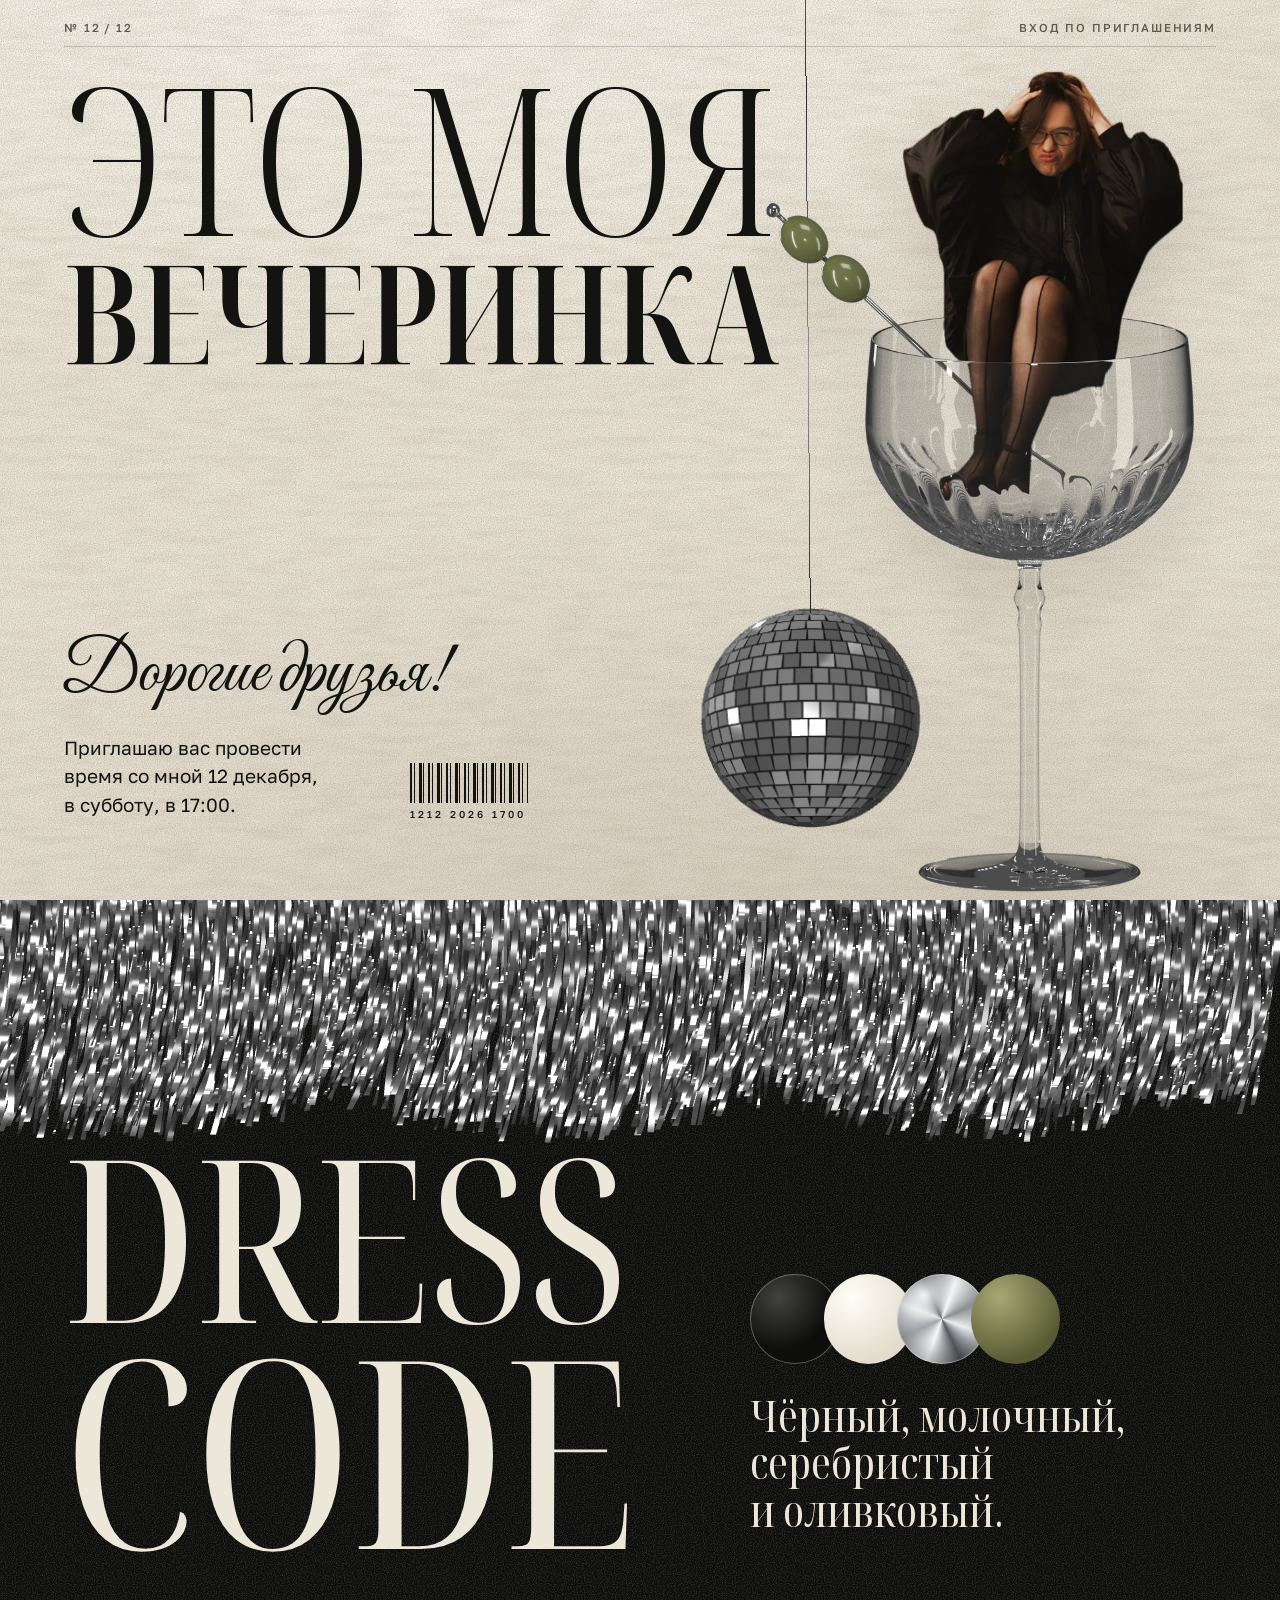
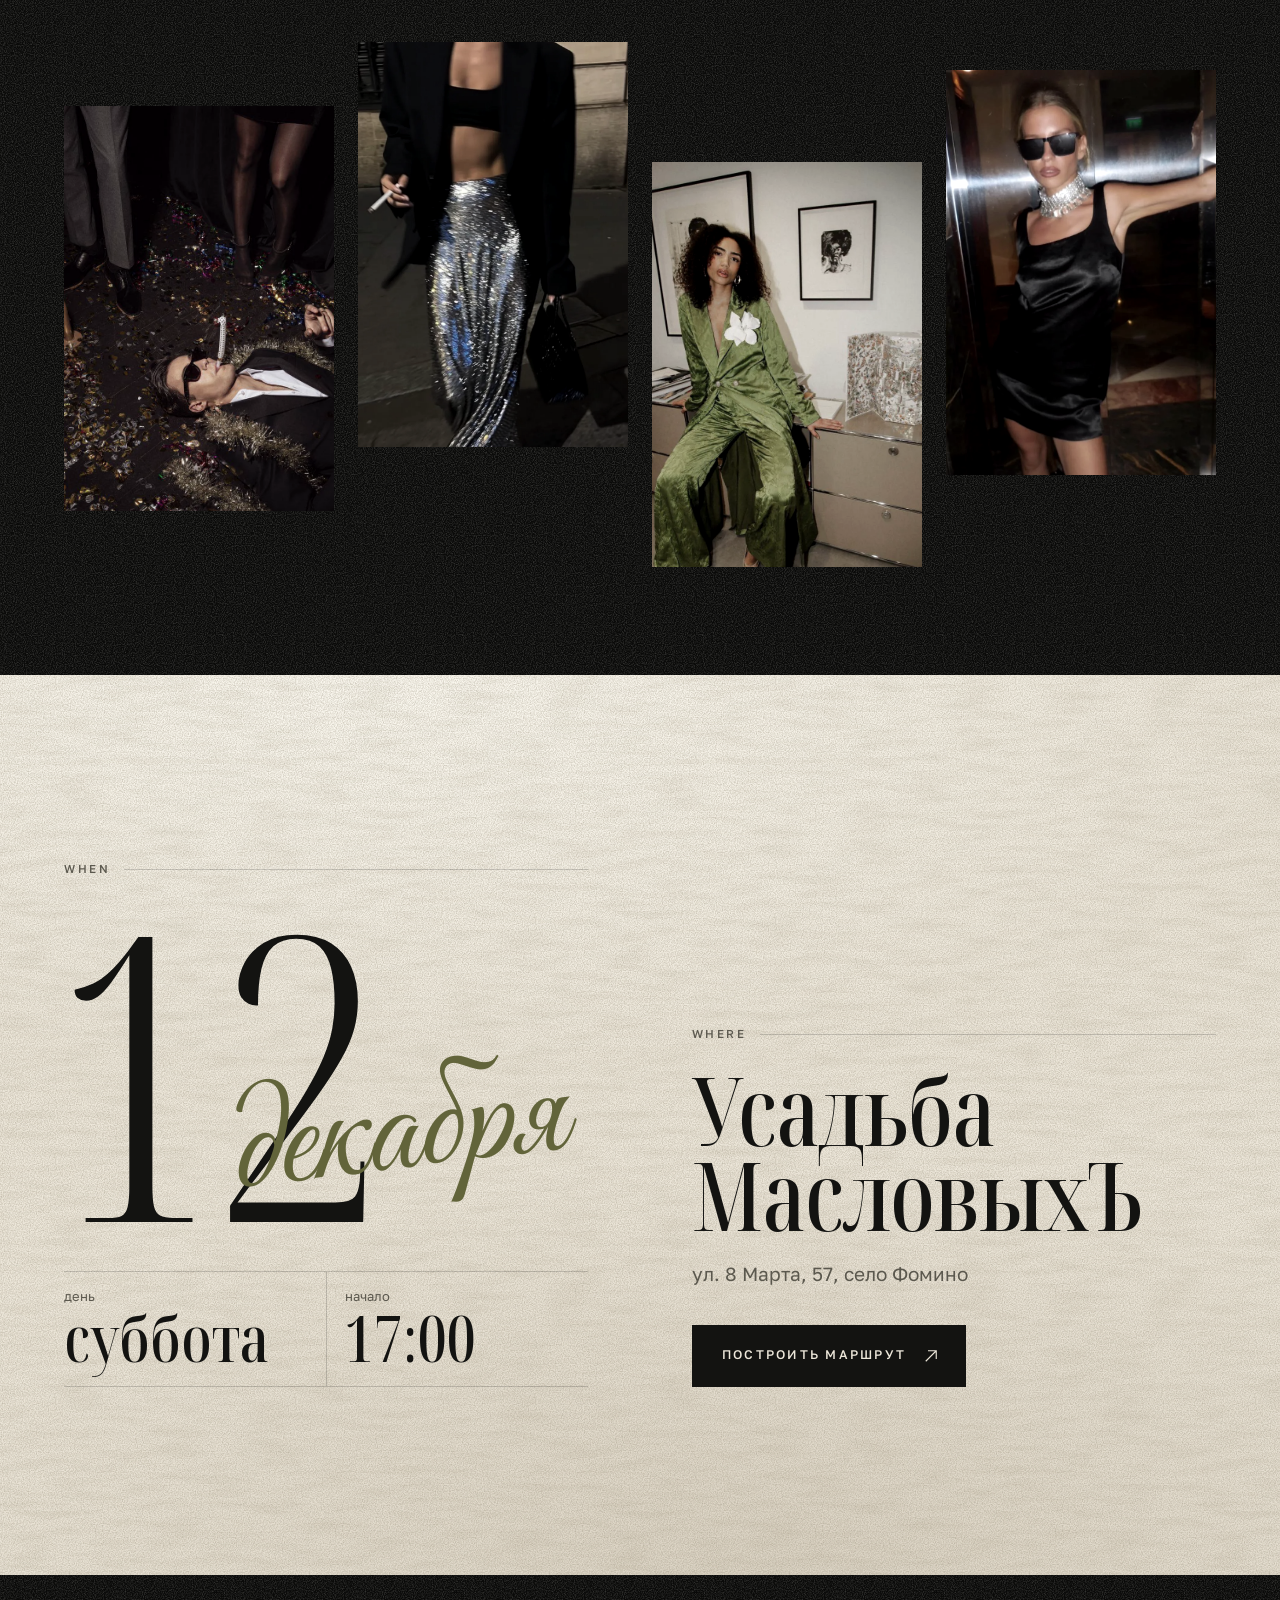
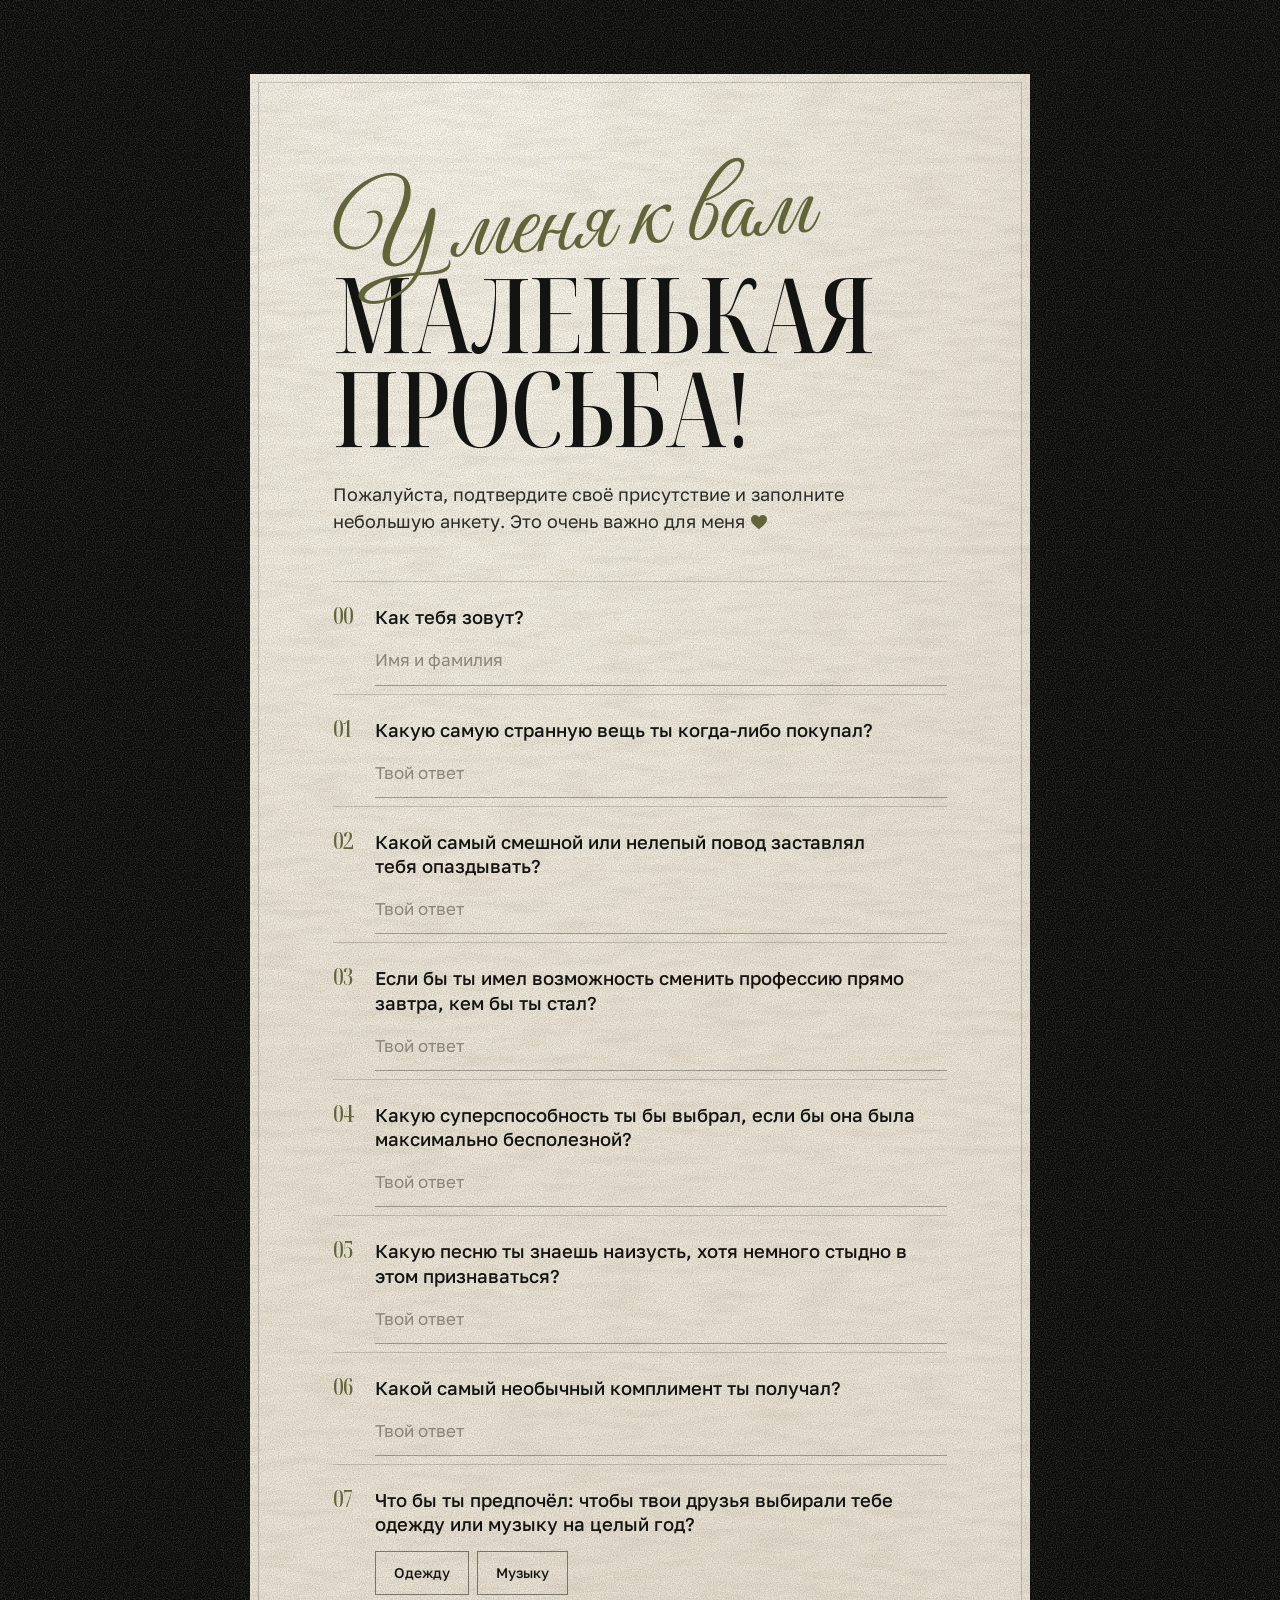
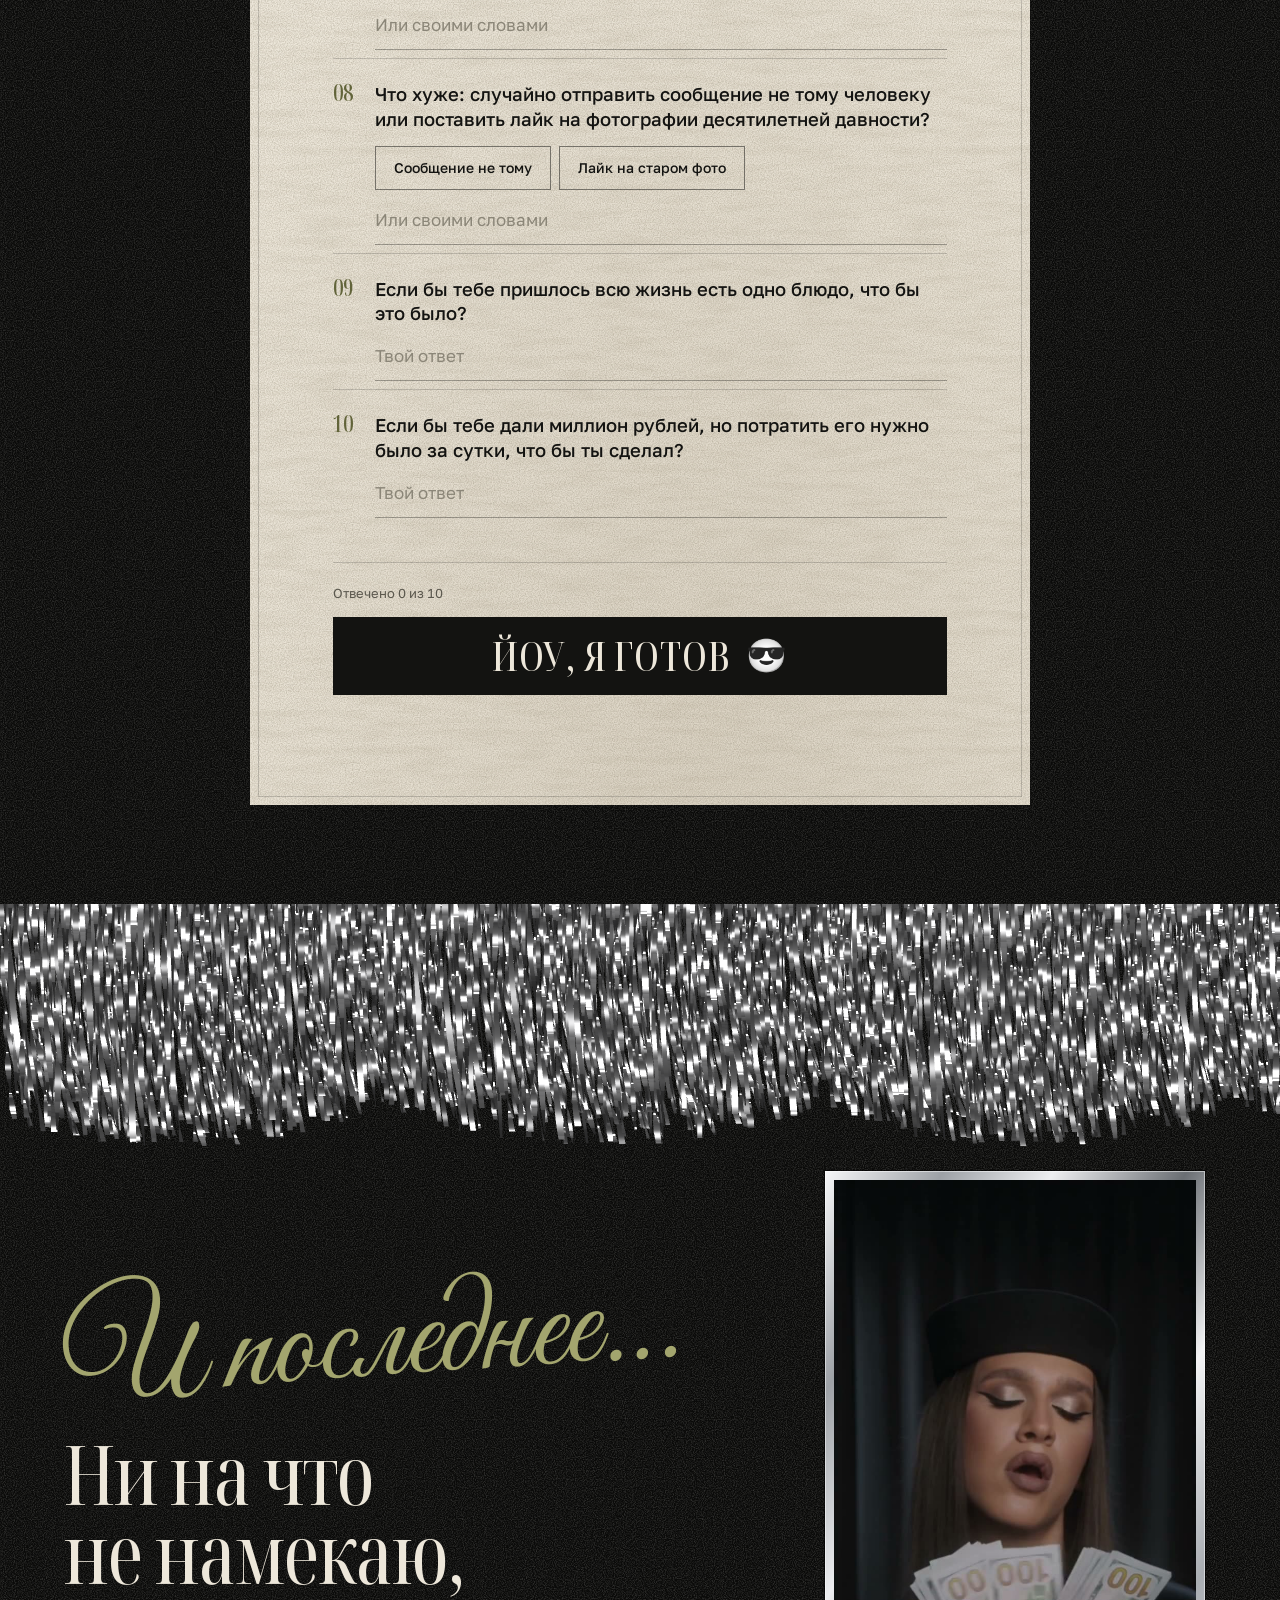
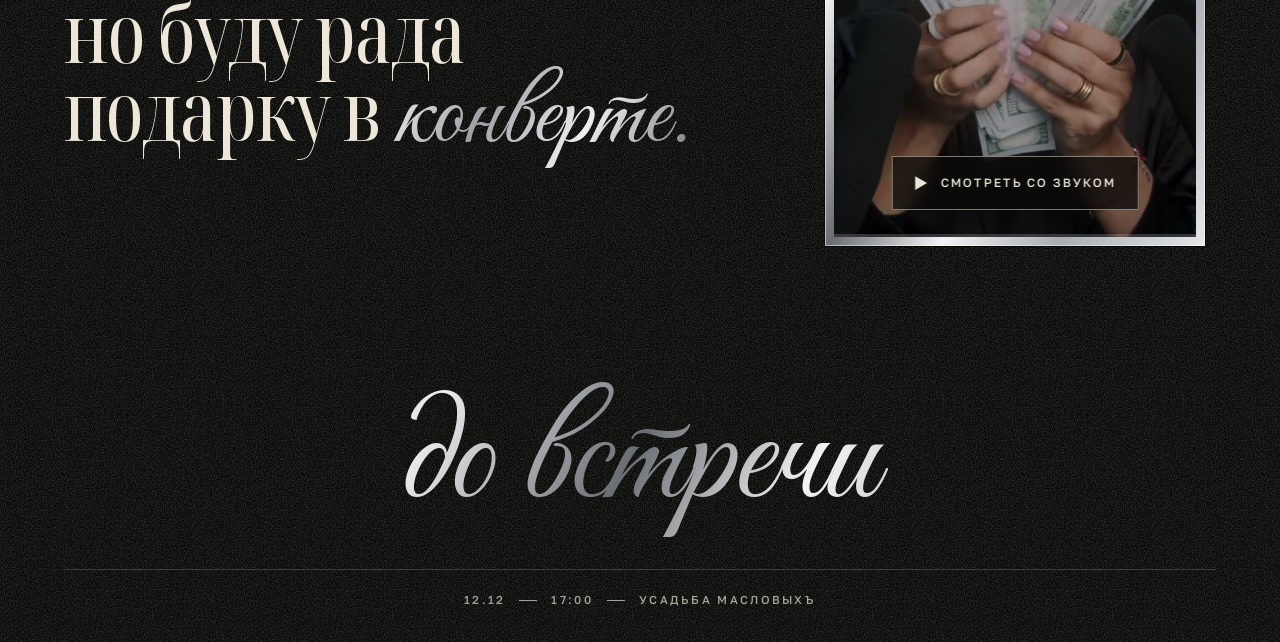
==== docs/index.html @ 268a378c "Приглашение «Это моя вечеринка»: сайт, сборщик, скрипт таблицы Одностраничный сайт-приглашение: обло" ====
<!doctype html>
<html lang="ru">
<head>
<meta charset="utf-8">
<meta name="viewport" content="width=device-width, initial-scale=1, viewport-fit=cover">
<title>Это моя вечеринка — 12 декабря, 17:00</title>
<meta name="description" content="Приглашение на частную вечеринку: 12 декабря, суббота, 17:00. Усадьба МасловыхЪ, село Фомино.">
<meta name="theme-color" content="#0A0A09">
<meta name="robots" content="noindex, nofollow">
<meta property="og:type" content="website">
<meta property="og:title" content="Это моя вечеринка">
<meta property="og:description" content="12 декабря · суббота · 17:00 · Усадьба МасловыхЪ">
<meta property="og:image" content="assets/img/og.jpg">
<meta name="twitter:card" content="summary_large_image">
<link rel="icon" href="data:image/svg+xml,%3Csvg xmlns='http://www.w3.org/2000/svg' viewBox='0 0 32 32'%3E%3Crect width='32' height='32' fill='%230A0A09'/%3E%3Ccircle cx='16' cy='17' r='10' fill='%23C6C9CC'/%3E%3Cpath d='M6 17h20M8 12h16M8 22h16M16 7v20M11 8v18M21 8v18' stroke='%230A0A09' stroke-width='1'/%3E%3Cpath d='M16 0v7' stroke='%23C6C9CC'/%3E%3C/svg%3E">
<link rel="preload" href="assets/fonts/noto-serif-display-normal-cyrillic.woff2" as="font" type="font/woff2" crossorigin>
<link rel="preload" href="assets/fonts/great-vibes-normal-cyrillic.woff2" as="font" type="font/woff2" crossorigin>
<link rel="preload" as="image" type="image/webp" href="assets/img/glass.webp" imagesrcset="assets/img/glass-760.webp 760w, assets/img/glass.webp 1380w" imagesizes="(min-width: 1000px) 42vw, 92vw" fetchpriority="high">
<style>
@font-face{font-family:'Golos Text';font-style:normal;font-weight:400 900;font-display:swap;src:url(assets/fonts/golos-text-normal-cyrillic.woff2) format('woff2');unicode-range:U+0301, U+0400-045F, U+0490-0491, U+04B0-04B1, U+2116}
@font-face{font-family:'Golos Text';font-style:normal;font-weight:400 900;font-display:swap;src:url(assets/fonts/golos-text-normal-latin.woff2) format('woff2');unicode-range:U+0000-00FF, U+0131, U+0152-0153, U+02BB-02BC, U+02C6, U+02DA, U+02DC, U+0304, U+0308, U+0329, U+2000-206F, U+20AC, U+2122, U+2191, U+2193, U+2212, U+2215, U+FEFF, U+FFFD}
@font-face{font-family:'Great Vibes';font-style:normal;font-weight:400;font-display:swap;src:url(assets/fonts/great-vibes-normal-cyrillic.woff2) format('woff2');unicode-range:U+0301, U+0400-045F, U+0490-0491, U+04B0-04B1, U+2116}
@font-face{font-family:'Great Vibes';font-style:normal;font-weight:400;font-display:swap;src:url(assets/fonts/great-vibes-normal-latin.woff2) format('woff2');unicode-range:U+0000-00FF, U+0131, U+0152-0153, U+02BB-02BC, U+02C6, U+02DA, U+02DC, U+0304, U+0308, U+0329, U+2000-206F, U+20AC, U+2122, U+2191, U+2193, U+2212, U+2215, U+FEFF, U+FFFD}
@font-face{font-family:'Noto Serif Display';font-style:normal;font-weight:100 900;font-stretch:62.5% 100%;font-display:swap;src:url(assets/fonts/noto-serif-display-normal-cyrillic.woff2) format('woff2');unicode-range:U+0301, U+0400-045F, U+0490-0491, U+04B0-04B1, U+2116}
@font-face{font-family:'Noto Serif Display';font-style:normal;font-weight:100 900;font-stretch:62.5% 100%;font-display:swap;src:url(assets/fonts/noto-serif-display-normal-latin.woff2) format('woff2');unicode-range:U+0000-00FF, U+0131, U+0152-0153, U+02BB-02BC, U+02C6, U+02DA, U+02DC, U+0304, U+0308, U+0329, U+2000-206F, U+20AC, U+2122, U+2191, U+2193, U+2212, U+2215, U+FEFF, U+FFFD}
/* ===== Токены ===== */
:root{
  --black:#0A0A09; --ink:#131311; --coal:#1B1B18;
  --milk:#EDE7DA; --milk-hi:#F7F3EA; --milk-lo:#DCD4C3;
  --silver:#C6C9CC; --silver-hi:#F4F5F6; --silver-lo:#7B7F84;
  --olive:#62643A; --olive-hi:#A3A56E;
  --serif:'Noto Serif Display','Times New Roman',serif;
  --script:'Great Vibes','Snell Roundhand',cursive;
  --sans:'Golos Text',system-ui,-apple-system,'Segoe UI',sans-serif;
  --pad:clamp(18px,5vw,72px);
  --wrap:1280px;
  --ease:cubic-bezier(.2,.8,.2,1);
  --ease-io:cubic-bezier(.65,0,.35,1);
  --metal:linear-gradient(118deg,#F6F7F8 0%,#9DA1A6 16%,#EDEEF0 31%,#6A6E73 49%,#F2F3F4 64%,#A9ADB2 80%,#E4E6E8 100%);
  --grain:url("data:image/svg+xml,%3Csvg xmlns='http://www.w3.org/2000/svg' width='240' height='240'%3E%3Cfilter id='n' x='0' y='0' width='100%25' height='100%25'%3E%3CfeTurbulence type='fractalNoise' baseFrequency='.85' numOctaves='2' stitchTiles='stitch'/%3E%3CfeColorMatrix values='0 0 0 0 .22 0 0 0 0 .19 0 0 0 0 .13 0 0 0 .62 -.2'/%3E%3C/filter%3E%3Crect width='100%25' height='100%25' filter='url(%23n)'/%3E%3C/svg%3E");
  --fiber:url("data:image/svg+xml,%3Csvg xmlns='http://www.w3.org/2000/svg' width='600' height='600'%3E%3Cfilter id='f' x='0' y='0' width='100%25' height='100%25'%3E%3CfeTurbulence type='fractalNoise' baseFrequency='.02 .11' numOctaves='3' seed='4' stitchTiles='stitch'/%3E%3CfeColorMatrix values='0 0 0 0 .35 0 0 0 0 .3 0 0 0 0 .2 0 0 0 .26 -.1'/%3E%3C/filter%3E%3Crect width='100%25' height='100%25' filter='url(%23f)'/%3E%3C/svg%3E");
  --grain-night:url("data:image/svg+xml,%3Csvg xmlns='http://www.w3.org/2000/svg' width='240' height='240'%3E%3Cfilter id='n' x='0' y='0' width='100%25' height='100%25'%3E%3CfeTurbulence type='fractalNoise' baseFrequency='.9' numOctaves='2' stitchTiles='stitch'/%3E%3CfeColorMatrix values='0 0 0 0 1 0 0 0 0 1 0 0 0 0 .95 0 0 0 .34 -.13'/%3E%3C/filter%3E%3Crect width='100%25' height='100%25' filter='url(%23n)'/%3E%3C/svg%3E");
}
@property --a{syntax:'<angle>';inherits:false;initial-value:20deg}

/* ===== Основа ===== */
*,*::before,*::after{box-sizing:border-box}
html{-webkit-text-size-adjust:100%;text-size-adjust:100%;overflow-x:clip;background:var(--black)}
body{margin:0;font-family:var(--sans);font-size:16px;line-height:1.55;color:var(--ink);background:var(--black);overflow-x:clip;-webkit-font-smoothing:antialiased;text-rendering:optimizeLegibility}
html.is-loading,html.is-loading body{overflow:hidden}
html.lenis,html.lenis body{height:auto}
.lenis.lenis-smooth{scroll-behavior:auto!important}
.lenis.lenis-stopped{overflow:hidden}
img,video,canvas{max-width:100%}
h1,h2,p,figure,dl,dd,ol,ul{margin:0}
ol,ul{padding:0;list-style:none}
button{font:inherit;color:inherit;cursor:pointer}
a{color:inherit}
:focus-visible{outline:2px solid var(--acc,var(--olive));outline-offset:4px}
.wrap{width:100%;max-width:calc(var(--wrap) + var(--pad)*2);margin:0 auto;padding:0 var(--pad)}
.script{font-family:var(--script);font-weight:400;line-height:1}

/* Поверхности */
.paper{--fg:var(--ink);--mute:#5B584E;--line:rgba(19,19,17,.18);--acc:var(--olive);
  color:var(--fg);background-color:var(--milk);
  background-image:var(--grain),var(--fiber),radial-gradient(120% 70% at 30% 0%,rgba(255,253,246,.75),transparent 62%),radial-gradient(130% 80% at 60% 100%,rgba(122,104,74,.16),transparent 58%)}
.night{--fg:var(--milk);--mute:#A7A296;--line:rgba(237,231,218,.18);--acc:var(--olive-hi);
  color:var(--fg);background-color:var(--black);background-image:var(--grain-night)}

/* Листы журнала: следующий экран наезжает на предыдущий */
.stack{position:sticky;top:0}
.shade{position:absolute;inset:0;background:#000;opacity:0;pointer-events:none;z-index:60}

/* ===== Занавес и вспышка ===== */
.intro{position:fixed;inset:0;z-index:300;background:var(--black)}
html:not(.js) .intro{display:none}
.intro__fringe{display:block;width:100%;height:100%}
.intro.is-plain{background:repeating-linear-gradient(90deg,#0c0c0b 0 3px,#8f9398 3px 5px,#e9eaec 5px 6px,#55595d 6px 9px,#0c0c0b 9px 11px)}
.flash{position:fixed;inset:0;z-index:310;background:#fff;opacity:0;pointer-events:none}

/* ===== ЭКРАН 1. Обложка ===== */
.cover{min-height:100svh;display:grid;grid-template-columns:minmax(0,1fr);grid-template-rows:auto auto 1fr;padding:max(14px,env(safe-area-inset-top)) var(--pad) 0;overflow:clip;isolation:isolate}
.cover__bar{display:flex;justify-content:space-between;gap:16px;padding-bottom:10px;border-bottom:1px solid var(--line);font:500 10.5px/1.2 var(--sans);letter-spacing:.16em;text-transform:uppercase;color:var(--mute);position:relative;z-index:2}
.title{position:relative;z-index:2;margin-top:clamp(10px,1.8vh,20px);font-family:var(--serif);font-stretch:62.5%;font-weight:500;letter-spacing:-.012em;color:var(--ink)}
.title__row{display:block;overflow:clip;line-height:.9;padding:.035em 0 .03em;margin-bottom:-.035em}
.title__fit{display:inline-block;white-space:nowrap;font-size:27vw;font-weight:300;will-change:transform}
.title__fit--b{font-size:19vw;font-weight:600}
.cover__stage{position:relative;min-height:330px}

.glass{position:absolute;z-index:3;top:-5.2vh;right:calc(var(--pad)*-1 - 10px);height:max(106%,540px);aspect-ratio:1380/2380;will-change:transform}
.glass img{display:block;width:100%;height:100%;filter:drop-shadow(0 30px 34px rgba(60,48,28,.16))}

.ball{position:absolute;z-index:1;left:-9vw;top:clamp(6px,calc((100svh - 610px)*.75),240px);width:min(42vw,200px,23svh);aspect-ratio:1;transform-origin:50% calc(var(--cord,100vh)*-1);will-change:transform}
.ball__gl{display:block;width:100%;height:100%}
.ball__cord{position:absolute;left:50%;bottom:91%;width:1px;height:var(--cord,100vh);background:linear-gradient(to top,#1f1f1d,#9a9da1 22%,#2b2b29 48%,#8d9094 70%,#1f1f1d)}

.note{position:absolute;z-index:4;left:0;bottom:clamp(20px,5.5vh,64px);width:min(48vw,310px)}
.note__hi{width:max-content;font-size:clamp(40px,11.2vw,70px);white-space:nowrap;margin:0 0 .22em -.04em;padding:.12em .1em .1em 0}
.note__text{font-size:clamp(14.5px,3.9vw,17px);line-height:1.5;max-width:22ch}
.code{display:none}
.cover__next{position:absolute;z-index:5;left:calc(var(--pad) - 22px);bottom:0;width:44px;height:44px;display:grid;place-items:end center}
.cover__next i{display:block;width:1px;height:30px;background:var(--ink);transform-origin:top;animation:drip 2.6s var(--ease-io) infinite}
@keyframes drip{0%{transform:scaleY(0);transform-origin:top}45%{transform:scaleY(1);transform-origin:top}55%{transform:scaleY(1);transform-origin:bottom}100%{transform:scaleY(0);transform-origin:bottom}}

/* блики-звёзды */
.glint{position:absolute;left:var(--x);top:var(--y);width:calc(46px*var(--s,1));aspect-ratio:1;translate:-50% -50%;pointer-events:none;opacity:0;z-index:4;
  background:radial-gradient(ellipse 50% 3.2% at 50% 50%,#fff 0,rgba(255,255,255,0) 100%),radial-gradient(ellipse 3.2% 50% at 50% 50%,#fff 0,rgba(255,255,255,0) 100%),radial-gradient(circle closest-side at 50% 50%,rgba(255,255,255,.95) 0,rgba(255,255,255,0) 26%);
  filter:drop-shadow(0 0 3px rgba(255,255,255,.9));animation:twinkle 5.2s var(--d,0s) ease-in-out infinite}
@keyframes twinkle{0%,62%,100%{opacity:0;scale:.3;rotate:0deg}74%{opacity:1;scale:1;rotate:18deg}86%{opacity:0;scale:.4;rotate:36deg}}

/* ===== ЭКРАН 2. Dress code ===== */
.dress{min-height:100svh;padding-bottom:clamp(72px,12vh,150px);overflow:clip}
.fringe{display:block;width:100%;height:clamp(150px,27vh,270px)}
.display{font-family:var(--serif);font-stretch:62.5%;font-weight:400;letter-spacing:-.012em;text-transform:uppercase;color:var(--fg)}
.display__row{display:block;overflow:clip;line-height:.86;padding:.04em 0 .02em}
.display__row>span{display:inline-block;white-space:nowrap;font-size:34vw}
.dress__title{margin-top:-6px}
.dress__palette{margin-top:clamp(28px,5vh,56px);display:grid;gap:22px}
.swatches{display:flex}
.sw{position:relative;width:clamp(62px,19.5vw,108px);aspect-ratio:1;margin-right:clamp(-22px,-4vw,-12px)}
.sw i{position:absolute;inset:0;border-radius:50%;display:block}
.sw--black i{background:radial-gradient(circle at 32% 26%,#42423E,#0D0D0C 58%);box-shadow:inset 0 0 0 1px rgba(237,231,218,.34)}
.sw--milk i{background:radial-gradient(circle at 32% 26%,#FFFDF7,#E3DCCC 72%)}
.sw--silver i{background:radial-gradient(circle at 30% 24%,rgba(255,255,255,.9),rgba(255,255,255,0) 30%),conic-gradient(from var(--a),#F4F5F6,#8B8F94,#ECEDEF,#55595E,#F7F8F8,#A1A5AA,#E0E2E4,#63676C,#F4F5F6);box-shadow:inset 0 0 0 1px rgba(255,255,255,.35),inset 0 -8px 18px rgba(0,0,0,.28)}
.sw--olive i{background:radial-gradient(circle at 32% 26%,#A6A873,#585A33 72%)}
.dress__text{font-family:var(--serif);font-stretch:70%;font-weight:400;font-size:clamp(26px,7.2vw,44px);line-height:1.08;max-width:14em}
.looks{margin-top:clamp(44px,8vh,96px);display:grid;grid-template-columns:repeat(2,minmax(0,1fr));gap:12px}
.look{position:relative}
.look--2,.look--4{margin-top:52px}
.look--3,.look--4{margin-top:0}
.look--4{margin-top:52px}
.look__in{position:relative;overflow:hidden;aspect-ratio:2/3;background:var(--coal)}
.look img{display:block;width:100%;height:116%;object-fit:cover;filter:saturate(.62) contrast(1.06)}
.look__in::after,.screen__frame::after{content:'';position:absolute;inset:0;background:#fff;opacity:var(--pop,0);pointer-events:none}

/* ===== ЭКРАН 3. When / Where ===== */
.info{min-height:100svh;display:grid;align-items:center;padding:clamp(72px,13vh,160px) 0}
.info__grid{display:grid;gap:clamp(64px,10vh,96px)}
.label{display:flex;align-items:center;gap:14px;margin-bottom:clamp(18px,3vh,28px);font:500 11.5px/1 var(--sans);letter-spacing:.22em;text-transform:uppercase;color:var(--mute)}
.label::after{content:'';flex:1;height:1px;background:var(--line)}
.date{position:relative}
.date__num{display:block;font-family:var(--serif);font-stretch:62.5%;font-weight:300;font-size:clamp(210px,66vw,440px);line-height:.8;letter-spacing:-.03em;font-variant-numeric:lining-nums;overflow:clip;padding:.02em 0 .04em;margin-left:-.03em}
.date__month{position:absolute;left:31%;bottom:4%;width:max-content;font-size:clamp(70px,21vw,160px);color:var(--olive);rotate:-7deg;white-space:nowrap;padding:.15em .15em .15em .05em}
.facts{display:grid;grid-template-columns:1fr 1fr;margin-top:clamp(20px,3vh,32px);border-top:1px solid var(--line)}
.facts>div{padding:14px 0 16px;border-bottom:1px solid var(--line)}
.facts>div+div{padding-left:18px;border-left:1px solid var(--line)}
.facts dt{font-size:13px;color:var(--mute)}
.facts dd{font-family:var(--serif);font-stretch:62.5%;font-weight:500;font-size:clamp(38px,10.5vw,64px);line-height:1;font-variant-numeric:lining-nums}
.place{font-family:var(--serif);font-stretch:62.5%;font-weight:500;font-size:clamp(54px,15.5vw,120px);line-height:.9;letter-spacing:-.012em}
.addr{margin-top:clamp(16px,2.4vh,24px);font-style:normal;font-size:clamp(16px,4.3vw,19px);color:var(--mute)}
.btn{position:relative;display:inline-flex;align-items:center;gap:16px;height:62px;margin-top:clamp(28px,4vh,40px);padding:0 26px 0 30px;background:var(--ink);color:var(--milk);font:500 12.5px/1 var(--sans);letter-spacing:.18em;text-transform:uppercase;text-decoration:none;overflow:hidden;isolation:isolate}
.btn::before{content:'';position:absolute;inset:0;z-index:-1;background:var(--metal);transform:translateY(101%);transition:transform .5s var(--ease)}
.btn__i{transition:transform .4s var(--ease)}
@media (hover:hover){
  .btn:hover{color:var(--ink)}
  .btn:hover::before{transform:none}
  .btn:hover .btn__i{transform:translate(3px,-3px)}
}
.btn:active{transform:scale(.985)}

/* ===== ЭКРАН 4. Просьба и анкета ===== */
.ask{position:relative;padding:clamp(56px,11vh,140px) clamp(10px,4vw,72px);overflow:clip}
.spots{position:absolute;inset:0;overflow:hidden;pointer-events:none}
.spots i{position:absolute;width:9vmax;height:5.5vmax;border-radius:50%;background:radial-gradient(closest-side,rgba(237,231,218,.16),rgba(237,231,218,.05) 60%,transparent);animation:spot 26s linear infinite}
.spots i:nth-child(1){left:-12%;top:8%}
.spots i:nth-child(2){left:-20%;top:32%;animation-duration:31s;animation-delay:-9s;scale:.7}
.spots i:nth-child(3){left:-16%;top:55%;animation-duration:23s;animation-delay:-15s;scale:1.2}
.spots i:nth-child(4){left:-14%;top:74%;animation-duration:35s;animation-delay:-4s;scale:.6}
.spots i:nth-child(5){left:-18%;top:20%;animation-duration:29s;animation-delay:-21s;scale:.9}
.spots i:nth-child(6){left:-12%;top:90%;animation-duration:27s;animation-delay:-12s;scale:.8}
@keyframes spot{to{transform:translate(135vw,-14vh) rotate(-8deg)}}
.card{position:relative;max-width:780px;margin:0 auto;padding:clamp(34px,8vw,84px) clamp(18px,6.5vw,84px) clamp(34px,7vw,76px)}
.card::before{content:'';position:absolute;inset:8px;border:1px solid var(--line);pointer-events:none}
.card__head{margin-bottom:clamp(30px,5vh,52px)}
.askt{display:block}
.askt__a{display:block;width:max-content;font-size:clamp(50px,14.5vw,104px);color:var(--olive);rotate:-4deg;margin:0 0 -.2em -.03em;padding:.14em .16em .1em .02em;position:relative;z-index:1}
.askt__b{display:block;font-family:var(--serif);font-stretch:62.5%;font-weight:500;font-size:clamp(44px,13.4vw,104px);line-height:.9;letter-spacing:-.012em;text-transform:uppercase}
.card__lead{margin-top:clamp(18px,3vh,28px);font-size:clamp(16px,4.2vw,18px);max-width:34em;color:#2C2B27}
.heart{display:inline-block;vertical-align:-.1em;color:var(--olive)}

.q{position:relative;padding:22px 0 8px;border-top:1px solid var(--line)}
.q label{display:grid;grid-template-columns:42px 1fr;align-items:baseline;cursor:pointer}
.q__n{font-family:var(--serif);font-stretch:62.5%;font-weight:500;font-size:23px;line-height:1;color:var(--olive);font-variant-numeric:lining-nums tabular-nums}
.q__t{font-size:clamp(16.5px,4.4vw,18.5px);font-weight:500;line-height:1.34;text-wrap:pretty}
.q input,.q textarea{display:block;width:calc(100% - 42px);margin:8px 0 0 42px;padding:10px 0 12px;border:0;border-bottom:1px solid rgba(19,19,17,.34);border-radius:0;background:transparent;font:400 17px/1.45 var(--sans);color:var(--ink);resize:none;outline:0;-webkit-appearance:none;appearance:none;overflow:hidden;transition:border-color .2s}
.q input::placeholder,.q textarea::placeholder{color:#8B8678;opacity:1}
.q::after{content:'';position:absolute;left:42px;right:0;bottom:8px;height:2px;background:var(--ink);transform:scaleX(0);transform-origin:left;transition:transform .45s var(--ease)}
.q:focus-within::after{transform:none}
.q.is-bad input{border-bottom-color:#8C2F23}
.q.is-bad::after{background:#8C2F23;transform:none}
.q.is-filled .q__n{color:var(--ink)}
.chips{display:flex;flex-wrap:wrap;gap:8px;margin:14px 0 2px 42px}
.chip{height:44px;padding:0 18px;border:1px solid rgba(19,19,17,.5);border-radius:0;background:transparent;font:500 14px/1 var(--sans);color:var(--ink);transition:background-color .2s,color .2s}
.chip.is-on{background:var(--ink);color:var(--milk);border-color:var(--ink)}
@media (hover:hover){.chip:hover{border-color:var(--ink);background:rgba(19,19,17,.06)}.chip.is-on:hover{background:var(--ink)}}
.hp{position:absolute!important;left:-9999px;width:1px;height:1px;opacity:0}
.form__end{margin-top:clamp(26px,4vh,40px);padding-top:20px;border-top:1px solid var(--line)}
.form__count{font-size:13px;color:var(--mute);margin-bottom:14px;font-variant-numeric:tabular-nums}
.go{position:relative;display:flex;align-items:center;justify-content:center;gap:.4em;width:100%;min-height:78px;padding:10px 18px;border:0;border-radius:0;background:var(--ink);color:var(--milk);font-family:var(--serif);font-stretch:62.5%;font-weight:500;font-size:clamp(28px,8.4vw,40px);line-height:1;letter-spacing:.02em;text-transform:uppercase;overflow:hidden;isolation:isolate;transition:transform .2s var(--ease)}
.go__e{font-family:'Apple Color Emoji','Segoe UI Emoji','Noto Color Emoji',sans-serif;font-size:.82em;filter:grayscale(1) contrast(1.15) brightness(1.1)}
.go__sheen{position:absolute;inset:0;z-index:-1;background:linear-gradient(105deg,transparent 38%,rgba(244,245,246,.34) 48%,rgba(244,245,246,.06) 56%,transparent 64%);transform:translateX(-120%);animation:sheen 4.8s var(--ease-io) infinite}
@keyframes sheen{0%,55%{transform:translateX(-120%)}100%{transform:translateX(120%)}}
.go:active{transform:scale(.985)}
.go[disabled]{cursor:progress;opacity:.72}
.form__status{min-height:1.5em;margin-top:12px;font-size:14.5px;color:#8C2F23}
.done{text-align:center;padding:clamp(20px,6vh,64px) 0 clamp(8px,2vh,24px)}
.done[hidden]{display:none}
.done__a{font-family:var(--serif);font-stretch:62.5%;font-weight:500;font-size:clamp(64px,20vw,150px);line-height:.9;text-transform:uppercase;letter-spacing:-.012em}
.done__b{white-space:nowrap;font-size:clamp(40px,11.5vw,116px);color:var(--olive);margin-top:-.16em;rotate:-3deg}
.done__note{margin:22px auto 0;max-width:30em;font-size:14.5px;color:var(--mute)}
.link{margin-top:18px;min-height:44px;padding:0 6px;border:0;background:none;font:500 14px/1 var(--sans);text-decoration:underline;text-underline-offset:5px;text-decoration-thickness:1px}

/* ===== ЭКРАН 5. Подарок ===== */
.gift{position:relative;overflow:clip}
.gift__grid{display:grid;gap:clamp(40px,7vh,72px);padding-top:8px}
.gift__pre{font-size:clamp(62px,18vw,136px);color:var(--olive-hi);rotate:-4deg;width:max-content;max-width:100%;margin:0 0 .04em -.02em;padding:.14em .2em .12em .02em}
.gift__text{font-family:var(--serif);font-stretch:62.5%;font-weight:400;font-size:clamp(44px,12.4vw,100px);line-height:.96;letter-spacing:-.012em;text-wrap:balance;max-width:9.5em}
.gift__text em{font-family:var(--script);font-style:normal;font-size:1.22em;line-height:.8;letter-spacing:0;padding:0 .12em 0 .04em;background:var(--metal);background-size:220% 100%;-webkit-background-clip:text;background-clip:text;color:transparent;animation:sheet 7s ease-in-out infinite alternate}
@keyframes sheet{to{background-position:100% 0}}
.screen{position:relative;width:min(100%,400px);margin:0 auto}
.screen__frame{position:relative;aspect-ratio:9/16;padding:9px;background:var(--metal);box-shadow:0 0 0 1px rgba(0,0,0,.6),inset 0 0 0 1px rgba(255,255,255,.5)}
.screen video{display:block;width:100%;height:100%;object-fit:cover;background:#000;cursor:pointer}
.screen__play{position:absolute;left:50%;bottom:36px;translate:-50% 0;display:flex;align-items:center;gap:10px;height:54px;padding:0 22px 0 16px;border:1px solid rgba(237,231,218,.5);border-radius:0;background:rgba(10,10,9,.74);-webkit-backdrop-filter:blur(10px);backdrop-filter:blur(10px);color:var(--milk);font:500 12px/1 var(--sans);letter-spacing:.16em;text-transform:uppercase;white-space:nowrap;transition:opacity .3s,visibility .3s,background-color .2s}
.screen__play.is-off{opacity:0;visibility:hidden}
@media (hover:hover){.screen__play:hover{background:var(--milk);color:var(--ink)}}
.screen__bar{position:absolute;left:9px;right:9px;bottom:9px;height:3px;background:rgba(255,255,255,.18);pointer-events:none}
.screen__bar i{display:block;height:100%;background:var(--milk);transform:scaleX(0);transform-origin:left}
.foot{margin-top:clamp(80px,14vh,170px);padding:0 var(--pad) max(34px,env(safe-area-inset-bottom));text-align:center}
.foot__a{font-size:clamp(64px,19vw,150px);background:var(--metal);-webkit-background-clip:text;background-clip:text;color:transparent;padding:.1em .2em .16em}
.foot__b{display:flex;flex-wrap:wrap;justify-content:center;align-items:center;gap:8px 14px;margin-top:8px;padding-top:22px;border-top:1px solid var(--line);font:500 11.5px/1.4 var(--sans);letter-spacing:.2em;text-transform:uppercase;color:var(--mute)}
.foot__b i{width:18px;height:1px;background:currentColor}

/* ===== Финал: серебряный дождь ===== */
.finale{position:fixed;inset:0;z-index:200;display:grid;place-items:center;color:var(--milk)}
.finale[hidden]{display:none}
.finale::before{content:'';position:absolute;inset:0;background:var(--black) var(--grain-night);opacity:var(--veil,1)}
.finale__rain{position:absolute;inset:0;width:100%;height:100%;z-index:2;pointer-events:none}
.finale__in{position:relative;z-index:1;width:min(86vw,820px);text-align:center}
.finale__a{font-family:var(--serif);font-stretch:62.5%;font-weight:500;line-height:.9;letter-spacing:-.012em;overflow:clip;padding:.03em 0}
.finale__a span{display:inline-block;white-space:nowrap;font-size:24vw}
.finale__b{white-space:nowrap;font-size:clamp(44px,13vw,150px);margin-top:-.2em;rotate:-4deg;background:var(--metal);background-size:220% 100%;-webkit-background-clip:text;background-clip:text;color:transparent;padding:.14em .2em .2em;animation:sheet 6s ease-in-out infinite alternate}
.finale__demo{margin:18px auto 0;max-width:28em;font-size:13.5px;color:#A7A296}
.finale__demo[hidden]{display:none}
.finale__next{position:relative;z-index:3;display:inline-grid;justify-items:center;gap:6px;margin-top:clamp(28px,6vh,60px);min-height:44px;padding:8px 18px;border:0;background:none;color:var(--milk);font-family:var(--script);font-size:clamp(32px,9vw,46px);line-height:1}
.finale__next i{display:block;width:1px;height:38px;background:currentColor;animation:drip 2.6s var(--ease-io) infinite}
.finale.is-leaving{pointer-events:none}

/* ===== Планшет и десктоп ===== */
@media (min-width:720px){
  .title__fit{font-size:14vw}
  .looks{gap:18px}
  .dress__palette{grid-template-columns:auto 1fr;align-items:center;gap:56px}
  .ball{width:min(30vw,250px);left:2vw;top:clamp(10px,calc((100svh - 800px)*.5),200px)}
  .note{width:min(40vw,360px)}
}
@media (min-width:1000px){
  .cover{grid-template-rows:auto auto 1fr;padding-top:22px}
  .cover__bar{font-size:11.5px}
  .title{width:min(56vw,860px)}
  .cover__stage{min-height:300px}
  .glass{top:auto;bottom:-.6vh;right:calc(var(--pad)*-.2 + 1vw);height:min(97svh,1100px)}
  .ball{--cord:120vh;--bw:min(20vw,300px);width:var(--bw);left:calc(min(56vw,860px) + 20px - var(--bw)/2);top:auto;bottom:6vh}
  .note{left:0;bottom:clamp(40px,9vh,96px);width:400px}
  .note__hi{font-size:clamp(64px,5.6vw,92px)}
  .note__text{font-size:19px;max-width:24ch}
  .code{display:grid;gap:6px;position:absolute;z-index:4;left:min(27vw,430px);bottom:clamp(40px,9vh,96px);font:500 10px/1 var(--sans);letter-spacing:.3em;color:var(--ink)}
  .code__bars{display:block;width:118px;height:40px;background:repeating-linear-gradient(90deg,var(--ink) 0 2px,transparent 2px 4px,var(--ink) 4px 5px,transparent 5px 9px,var(--ink) 9px 12px,transparent 12px 13px,var(--ink) 13px 14px,transparent 14px 18px)}
  .cover__next{display:none}
  .dress .wrap{display:grid;grid-template-columns:repeat(12,minmax(0,1fr));column-gap:24px}
  .dress__title{grid-column:1/7}
  .display__row>span{font-size:16vw}
  .dress__palette{grid-column:8/13;align-self:end;grid-template-columns:1fr;gap:28px;margin:0 0 3vh}
  .sw{width:clamp(80px,7vw,112px);margin-right:-16px}
  .looks{grid-column:1/13;grid-template-columns:repeat(4,minmax(0,1fr));gap:24px;margin-top:clamp(56px,9vh,110px)}
  .look--1{margin-top:64px}.look--2{margin-top:0}.look--3{margin-top:120px}.look--4{margin-top:28px}
  .info__grid{grid-template-columns:minmax(0,1fr) minmax(0,1fr);column-gap:9%;align-items:end}
  .date__num{font-size:clamp(300px,31vw,470px)}
  .date__month{font-size:clamp(110px,11.5vw,180px)}
  .place{font-size:clamp(72px,7.4vw,124px)}
  .gift__grid{grid-template-columns:minmax(0,1.25fr) minmax(0,.75fr);align-items:center;column-gap:7%;padding-top:24px}
  .gift__text{font-size:clamp(64px,6.4vw,108px)}
  .screen{width:min(100%,380px)}
}
@media (min-width:1000px) and (max-height:760px){
  .note__hi{font-size:56px}.note__text{font-size:17px}
}
@media (max-height:640px) and (max-width:719px){
  .note__text{font-size:14px}
  .glass{top:-3vh;height:max(104%,470px)}
}
@media (min-width:720px) and (max-width:999px) and (max-height:520px){
  .title{width:58vw}
}

/* ===== Меньше движения ===== */
@media (prefers-reduced-motion:reduce){
  .glint,.spots i,.go__sheen,.cover__next i,.finale__next i,.gift__text em,.finale__b{animation:none}
  .glint{opacity:.9}
  html{scroll-behavior:auto}
}

html.is-locked,html.is-locked body{overflow:hidden}
.ln-mask{padding:.1em .14em .18em;margin:-.1em -.14em -.18em}

</style>
<script>
  document.documentElement.classList.add('js', 'is-loading');
  /* ===== НАСТРОЙКИ =====
     endpoint — адрес веб-приложения Google Apps Script (…/exec), куда уходят анкеты.
     Пока он пустой, анкета работает в режиме показа: ответы остаются только в браузере гостя. */
  window.PARTY = {
    endpoint: '',
    env: 'assets/img/env.jpg'
  };
</script>
</head>
<body>

<!-- Занавес: серебряная бахрома на входе -->
<div class="intro" id="intro" aria-hidden="true">
  <canvas class="intro__fringe" id="curtain"></canvas>
</div>
<div class="flash" id="flash" aria-hidden="true"></div>

<main id="top">

  <!-- ===== ЭКРАН 1. ОБЛОЖКА ===== -->
  <section class="cover paper stack" id="cover" aria-labelledby="title">
    <div class="cover__bar">
      <span data-in>№ 12&thinsp;/&thinsp;12</span>
      <span data-in>Вход по приглашениям</span>
    </div>

    <h1 class="title" id="title" aria-label="Это моя вечеринка">
      <span class="title__row" aria-hidden="true"><span class="title__fit" data-fit>ЭТО МОЯ</span></span>
      <span class="title__row" aria-hidden="true"><span class="title__fit title__fit--b" data-fit>ВЕЧЕРИНКА</span></span>
    </h1>

    <div class="cover__stage">
      <div class="ball" id="ballWrap" aria-hidden="true">
        <i class="ball__cord"></i>
        <canvas class="ball__gl" id="ball"></canvas>
      </div>

      <figure class="glass" id="glass">
        <img src="assets/img/glass.webp" srcset="assets/img/glass-760.webp 760w, assets/img/glass.webp 1380w" sizes="(min-width: 1000px) 42vw, 92vw"
             width="1380" height="2380" alt="Именинница сидит в большом хрустальном бокале на высокой ножке, рядом — оливки на серебряной шпажке" fetchpriority="high" decoding="async">
        <i class="glint" style="--x:54.2%;--y:34.6%;--s:1.25;--d:0s"></i>
        <i class="glint" style="--x:12.2%;--y:20.2%;--s:.8;--d:1.3s"></i>
        <i class="glint" style="--x:32.4%;--y:37.4%;--s:1;--d:2.1s"></i>
        <i class="glint" style="--x:93%;--y:39%;--s:.7;--d:.7s"></i>
        <i class="glint" style="--x:62.6%;--y:63.4%;--s:.9;--d:2.9s"></i>
      </figure>

      <div class="note">
        <p class="note__hi script" data-write>Дорогие друзья!</p>
        <p class="note__text" data-in>Приглашаю вас провести время со&nbsp;мной 12&nbsp;декабря, в&nbsp;субботу, в&nbsp;17:00.</p>
      </div>

      <div class="code" aria-hidden="true" data-in>
        <i class="code__bars"></i>
        <span>1212 2026 1700</span>
      </div>
    </div>

    <a class="cover__next" href="#dress" data-in aria-label="Листать дальше"><i></i></a>
    <i class="shade" aria-hidden="true"></i>
  </section>

  <!-- ===== ЭКРАН 2. DRESS CODE ===== -->
  <section class="dress night stack" id="dress" aria-labelledby="dressTitle">
    <canvas class="fringe" data-fringe data-seed="3" aria-hidden="true"></canvas>
    <div class="wrap">
      <h2 class="display dress__title" id="dressTitle" aria-label="Dress code">
        <span class="display__row" aria-hidden="true"><span data-fit data-chars>DRESS</span></span>
        <span class="display__row" aria-hidden="true"><span data-fit data-chars>CODE</span></span>
      </h2>

      <div class="dress__palette">
        <ul class="swatches" aria-label="Палитра вечера">
          <li class="sw sw--black" aria-label="Чёрный"><i></i></li>
          <li class="sw sw--milk" aria-label="Молочный"><i></i></li>
          <li class="sw sw--silver" aria-label="Серебристый"><i></i></li>
          <li class="sw sw--olive" aria-label="Оливковый"><i></i></li>
        </ul>
        <p class="dress__text" data-rise>Чёрный, молочный, серебристый и&nbsp;оливковый.</p>
      </div>

      <div class="looks">
        <figure class="look look--1" data-photo><div class="look__in"><img src="assets/img/dc1.webp" width="736" height="1104" loading="lazy" decoding="async" alt="Чёрный костюм и серебряная мишура на полу, усыпанном конфетти"></div></figure>
        <figure class="look look--2" data-photo><div class="look__in"><img src="assets/img/dc2.webp" width="900" height="1688" loading="lazy" decoding="async" alt="Серебряная юбка в пайетках и чёрный жакет"></div></figure>
        <figure class="look look--3" data-photo><div class="look__in"><img src="assets/img/dc3.webp" width="800" height="1200" loading="lazy" decoding="async" alt="Оливковый атласный костюм с белым цветком"></div></figure>
        <figure class="look look--4" data-photo><div class="look__in"><img src="assets/img/dc4.webp" width="1039" height="1280" loading="lazy" decoding="async" alt="Чёрное атласное платье и серебряное колье, снято со вспышкой"></div></figure>
      </div>
    </div>
    <i class="shade" aria-hidden="true"></i>
  </section>

  <!-- ===== ЭКРАН 3. WHEN / WHERE ===== -->
  <section class="info paper stack" id="when">
    <div class="wrap info__grid">
      <div class="info__when">
        <p class="label" data-in>When</p>
        <div class="date" aria-label="12 декабря">
          <span class="date__num" aria-hidden="true" data-chars>12</span>
          <span class="date__month script" aria-hidden="true" data-write>декабря</span>
        </div>
        <dl class="facts">
          <div data-in><dt>день</dt><dd>суббота</dd></div>
          <div data-in><dt>начало</dt><dd>17:00</dd></div>
        </dl>
      </div>

      <div class="info__where">
        <p class="label" data-in>Where</p>
        <h2 class="place" data-rise>Усадьба МасловыхЪ</h2>
        <address class="addr" data-rise>ул. 8&nbsp;Марта, 57, село&nbsp;Фомино</address>
        <a class="btn" data-in data-magnet href="https://yandex.ru/maps/org/usadba_maslovykh/149890868733?si=2zmdcnx471d8cm9mycghc5rbwr" target="_blank" rel="noopener">
          <span class="btn__t">Построить маршрут</span>
          <svg class="btn__i" viewBox="0 0 24 24" width="18" height="18" aria-hidden="true"><path d="M5 19 19 5M8 5h11v11" fill="none" stroke="currentColor" stroke-width="1.5"/></svg>
        </a>
      </div>
    </div>
    <i class="shade" aria-hidden="true"></i>
  </section>

  <!-- ===== ЭКРАН 4. НЕБОЛЬШАЯ ПРОСЬБА ===== -->
  <section class="ask night" id="rsvp" aria-labelledby="askTitle">
    <div class="spots" aria-hidden="true"><i></i><i></i><i></i><i></i><i></i><i></i></div>
    <div class="card paper" id="card">
      <header class="card__head">
        <h2 class="askt" id="askTitle">
          <span class="askt__a script" data-write>У меня к вам</span>
          <span class="askt__b" data-rise>маленькая просьба!</span>
        </h2>
        <p class="card__lead" data-rise>Пожалуйста, подтвердите своё присутствие и&nbsp;заполните небольшую анкету. Это&nbsp;очень важно для&nbsp;меня&nbsp;<svg class="heart" viewBox="0 0 24 22" width="18" height="16" role="img" aria-label="сердце"><path d="M12 21C5 15.6 1 12 1 7.3 1 3.9 3.6 1.5 6.7 1.5c2 0 3.9 1 5.3 3 1.4-2 3.3-3 5.3-3 3.100 0 5.700 2.400 5.700 5.800C23 12 19 15.600 12 21Z" fill="currentColor"/></svg></p>
      </header>

      <form class="form" id="form" novalidate>
        <div class="q q--name" data-in>
          <label for="f-name"><span class="q__n">00</span><span class="q__t">Как тебя зовут?</span></label>
          <input id="f-name" name="name" type="text" autocomplete="name" autocapitalize="words" enterkeyhint="next" maxlength="120" required placeholder="Имя и фамилия">
        </div>

        <ol class="qs">
          <li class="q" data-in>
            <label for="q1"><span class="q__n">01</span><span class="q__t">Какую самую странную вещь ты когда-либо покупал?</span></label>
            <textarea id="q1" name="q1" rows="1" maxlength="1000" placeholder="Твой ответ"></textarea>
          </li>
          <li class="q" data-in>
            <label for="q2"><span class="q__n">02</span><span class="q__t">Какой самый смешной или нелепый повод заставлял тебя опаздывать?</span></label>
            <textarea id="q2" name="q2" rows="1" maxlength="1000" placeholder="Твой ответ"></textarea>
          </li>
          <li class="q" data-in>
            <label for="q3"><span class="q__n">03</span><span class="q__t">Если бы ты имел возможность сменить профессию прямо завтра, кем бы ты стал?</span></label>
            <textarea id="q3" name="q3" rows="1" maxlength="1000" placeholder="Твой ответ"></textarea>
          </li>
          <li class="q" data-in>
            <label for="q4"><span class="q__n">04</span><span class="q__t">Какую суперспособность ты бы выбрал, если бы она была максимально бесполезной?</span></label>
            <textarea id="q4" name="q4" rows="1" maxlength="1000" placeholder="Твой ответ"></textarea>
          </li>
          <li class="q" data-in>
            <label for="q5"><span class="q__n">05</span><span class="q__t">Какую песню ты знаешь наизусть, хотя немного стыдно в этом признаваться?</span></label>
            <textarea id="q5" name="q5" rows="1" maxlength="1000" placeholder="Твой ответ"></textarea>
          </li>
          <li class="q" data-in>
            <label for="q6"><span class="q__n">06</span><span class="q__t">Какой самый необычный комплимент ты получал?</span></label>
            <textarea id="q6" name="q6" rows="1" maxlength="1000" placeholder="Твой ответ"></textarea>
          </li>
          <li class="q" data-in>
            <label for="q7"><span class="q__n">07</span><span class="q__t">Что бы ты предпочёл: чтобы твои друзья выбирали тебе одежду или музыку на целый год?</span></label>
            <div class="chips" data-for="q7"><button type="button" class="chip">Одежду</button><button type="button" class="chip">Музыку</button></div>
            <textarea id="q7" name="q7" rows="1" maxlength="1000" placeholder="Или своими словами"></textarea>
          </li>
          <li class="q" data-in>
            <label for="q8"><span class="q__n">08</span><span class="q__t">Что хуже: случайно отправить сообщение не тому человеку или поставить лайк на фотографии десятилетней давности?</span></label>
            <div class="chips" data-for="q8"><button type="button" class="chip">Сообщение не тому</button><button type="button" class="chip">Лайк на старом фото</button></div>
            <textarea id="q8" name="q8" rows="1" maxlength="1000" placeholder="Или своими словами"></textarea>
          </li>
          <li class="q" data-in>
            <label for="q9"><span class="q__n">09</span><span class="q__t">Если бы тебе пришлось всю жизнь есть одно блюдо, что бы это было?</span></label>
            <textarea id="q9" name="q9" rows="1" maxlength="1000" placeholder="Твой ответ"></textarea>
          </li>
          <li class="q" data-in>
            <label for="q10"><span class="q__n">10</span><span class="q__t">Если бы тебе дали миллион рублей, но потратить его нужно было за сутки, что бы ты сделал?</span></label>
            <textarea id="q10" name="q10" rows="1" maxlength="1000" placeholder="Твой ответ"></textarea>
          </li>
        </ol>

        <input class="hp" type="text" name="website" tabindex="-1" autocomplete="off" aria-hidden="true">

        <div class="form__end">
          <p class="form__count" id="count" aria-live="polite">Отвечено 0 из 10</p>
          <button class="go" type="submit" id="go" data-magnet>
            <span class="go__t">Йоу, я готов</span><span class="go__e" aria-hidden="true">😎</span>
            <i class="go__sheen" aria-hidden="true"></i>
          </button>
          <p class="form__status" id="status" role="status" aria-live="polite"></p>
        </div>
      </form>

      <div class="done" id="done" hidden>
        <p class="done__a">Спасибо,</p>
        <p class="done__b script">очень жду тебя</p>
        <p class="done__note" id="doneNote"></p>
        <button class="link" type="button" id="edit">Изменить ответы</button>
      </div>
    </div>
  </section>

  <!-- ===== ЭКРАН 5. ПРО ПОДАРОК ===== -->
  <section class="gift night" id="gift" aria-labelledby="giftTitle">
    <canvas class="fringe" data-fringe data-seed="9" aria-hidden="true"></canvas>
    <div class="wrap gift__grid">
      <div class="gift__copy">
        <p class="gift__pre script" data-write>И последнее…</p>
        <h2 class="gift__text" id="giftTitle" data-rise>Ни на что не&nbsp;намекаю, но&nbsp;буду рада подарку в&nbsp;<em>конверте.</em></h2>
      </div>

      <div class="screen" id="screen" data-photo>
        <div class="screen__frame">
          <video id="video" playsinline preload="metadata" poster="assets/img/poster.jpg" src="assets/video/gift.mp4"></video>
          <button class="screen__play" id="play" type="button" aria-label="Смотреть видео со звуком">
            <svg viewBox="0 0 24 24" width="22" height="22" aria-hidden="true"><path d="M7 4.500v15l13-7.500z" fill="currentColor"/></svg>
            <span>Смотреть со звуком</span>
          </button>
          <div class="screen__bar" aria-hidden="true"><i id="bar"></i></div>
        </div>
        <i class="glint" style="--x:1%;--y:2%;--s:1.2;--d:.4s"></i>
        <i class="glint" style="--x:99%;--y:97%;--s:.9;--d:1.8s"></i>
      </div>
    </div>

    <footer class="foot">
      <p class="foot__a script">до встречи</p>
      <p class="foot__b">12.12 <i></i> 17:00 <i></i> Усадьба МасловыхЪ</p>
    </footer>
  </section>
</main>

<!-- Финал после отправки анкеты: серебряный дождь -->
<div class="finale" id="finale" hidden role="dialog" aria-modal="true" aria-labelledby="finaleTitle">
  <canvas class="finale__rain" id="rain" aria-hidden="true"></canvas>
  <div class="finale__in">
    <p class="finale__a" id="finaleTitle"><span data-fit>СПАСИБО,</span></p>
    <p class="finale__b script">очень жду тебя</p>
    <p class="finale__demo" id="finaleDemo" hidden>Режим показа: адрес таблицы ещё не задан, ответы никуда не отправлены.</p>
    <button class="finale__next" id="finaleNext" type="button"><span>и последнее…</span><i></i></button>
  </div>
</div>

<script src="assets/js/gsap.min.js" defer></script>
<script src="assets/js/ScrollTrigger.min.js" defer></script>
<script src="assets/js/SplitText.min.js" defer></script>
<script src="assets/js/CustomEase.min.js" defer></script>
<script src="assets/js/lenis.min.js" defer></script>
<script src="assets/js/silver.js" defer></script>
<script src="assets/js/app.js" defer></script>
</body>
</html>
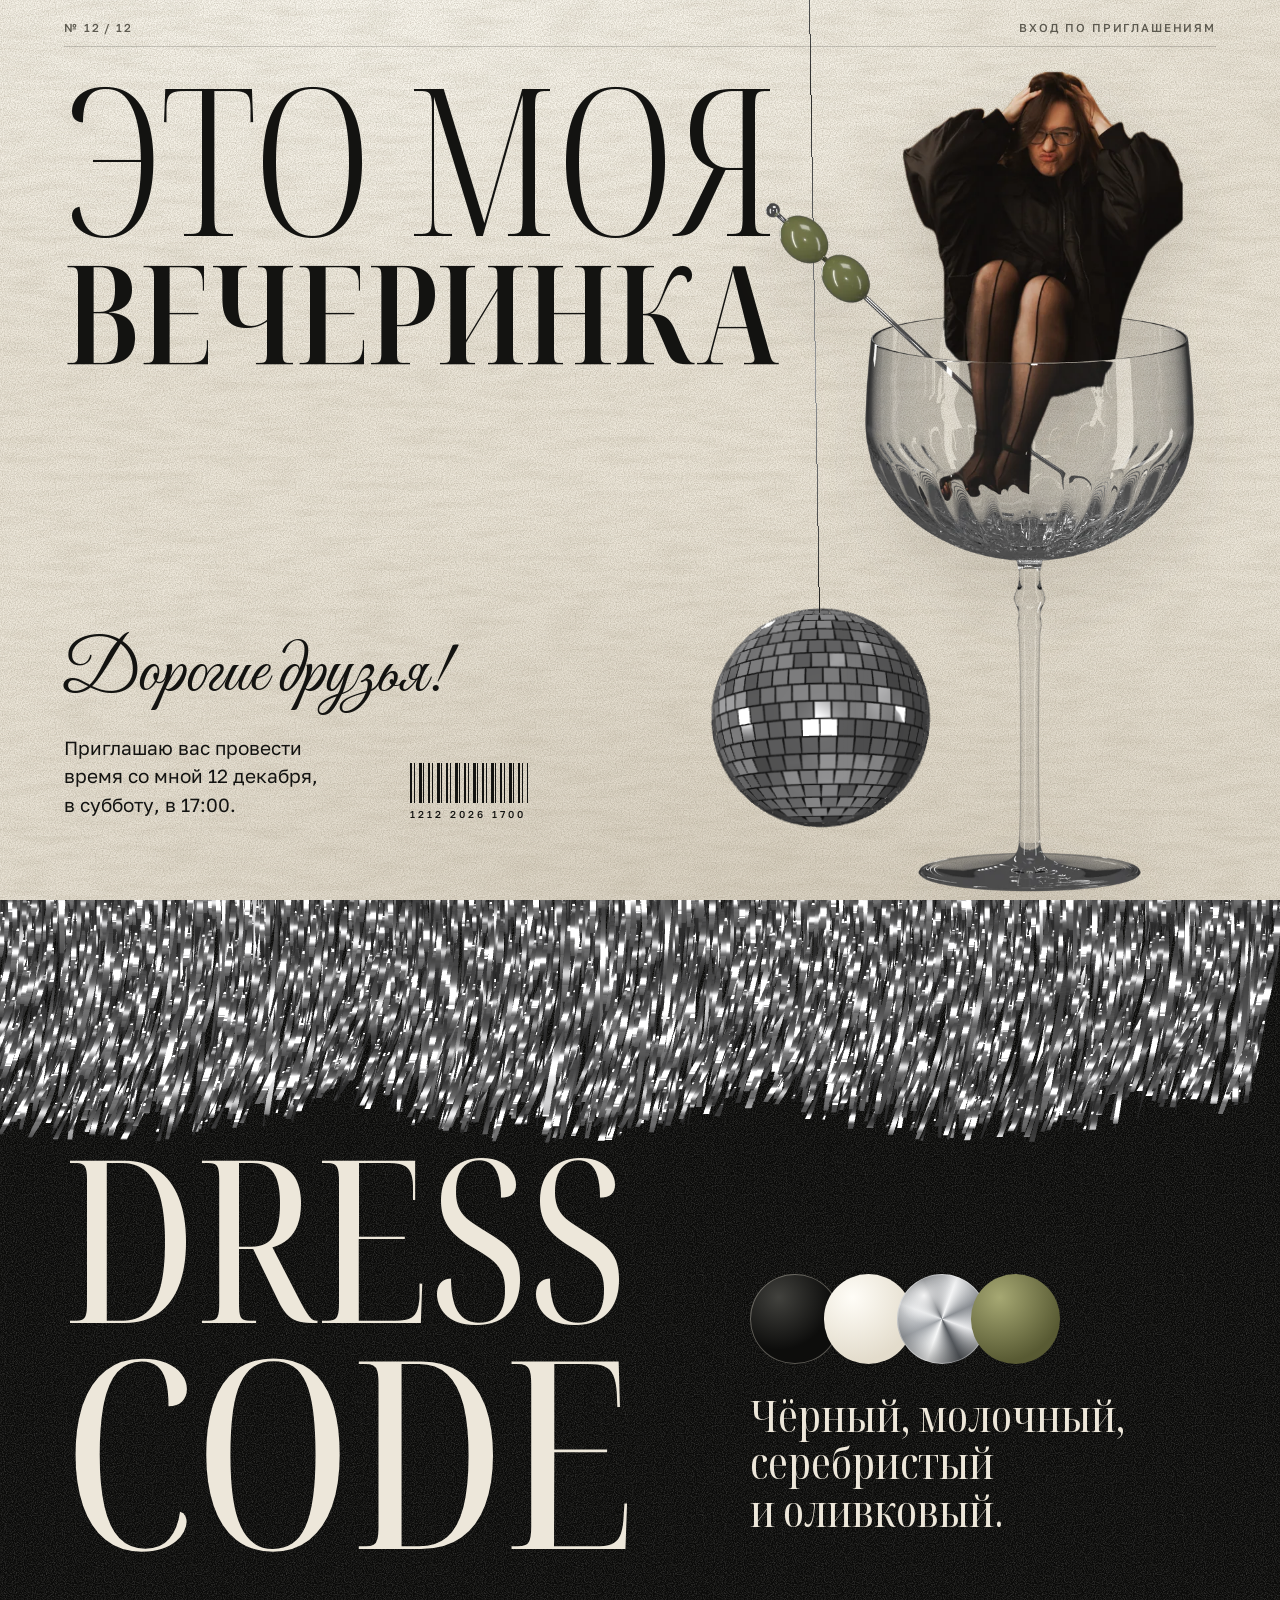
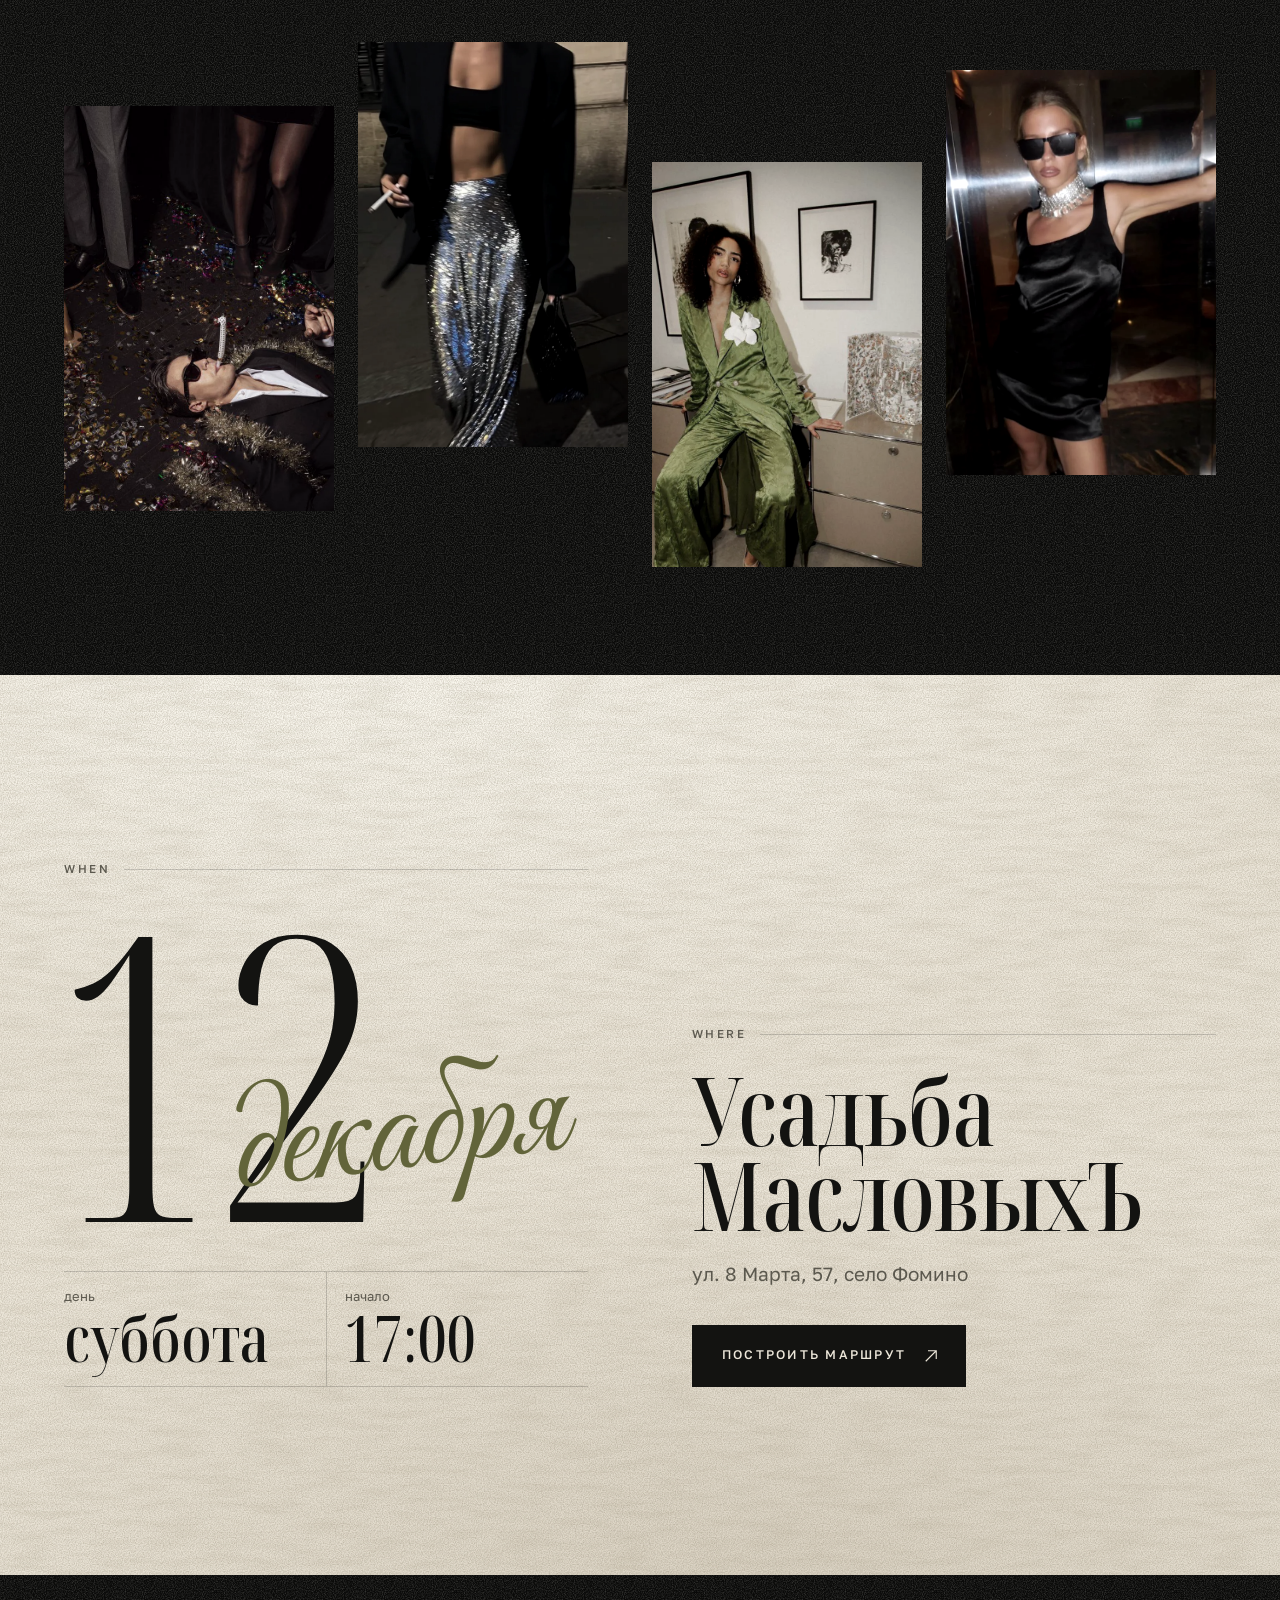
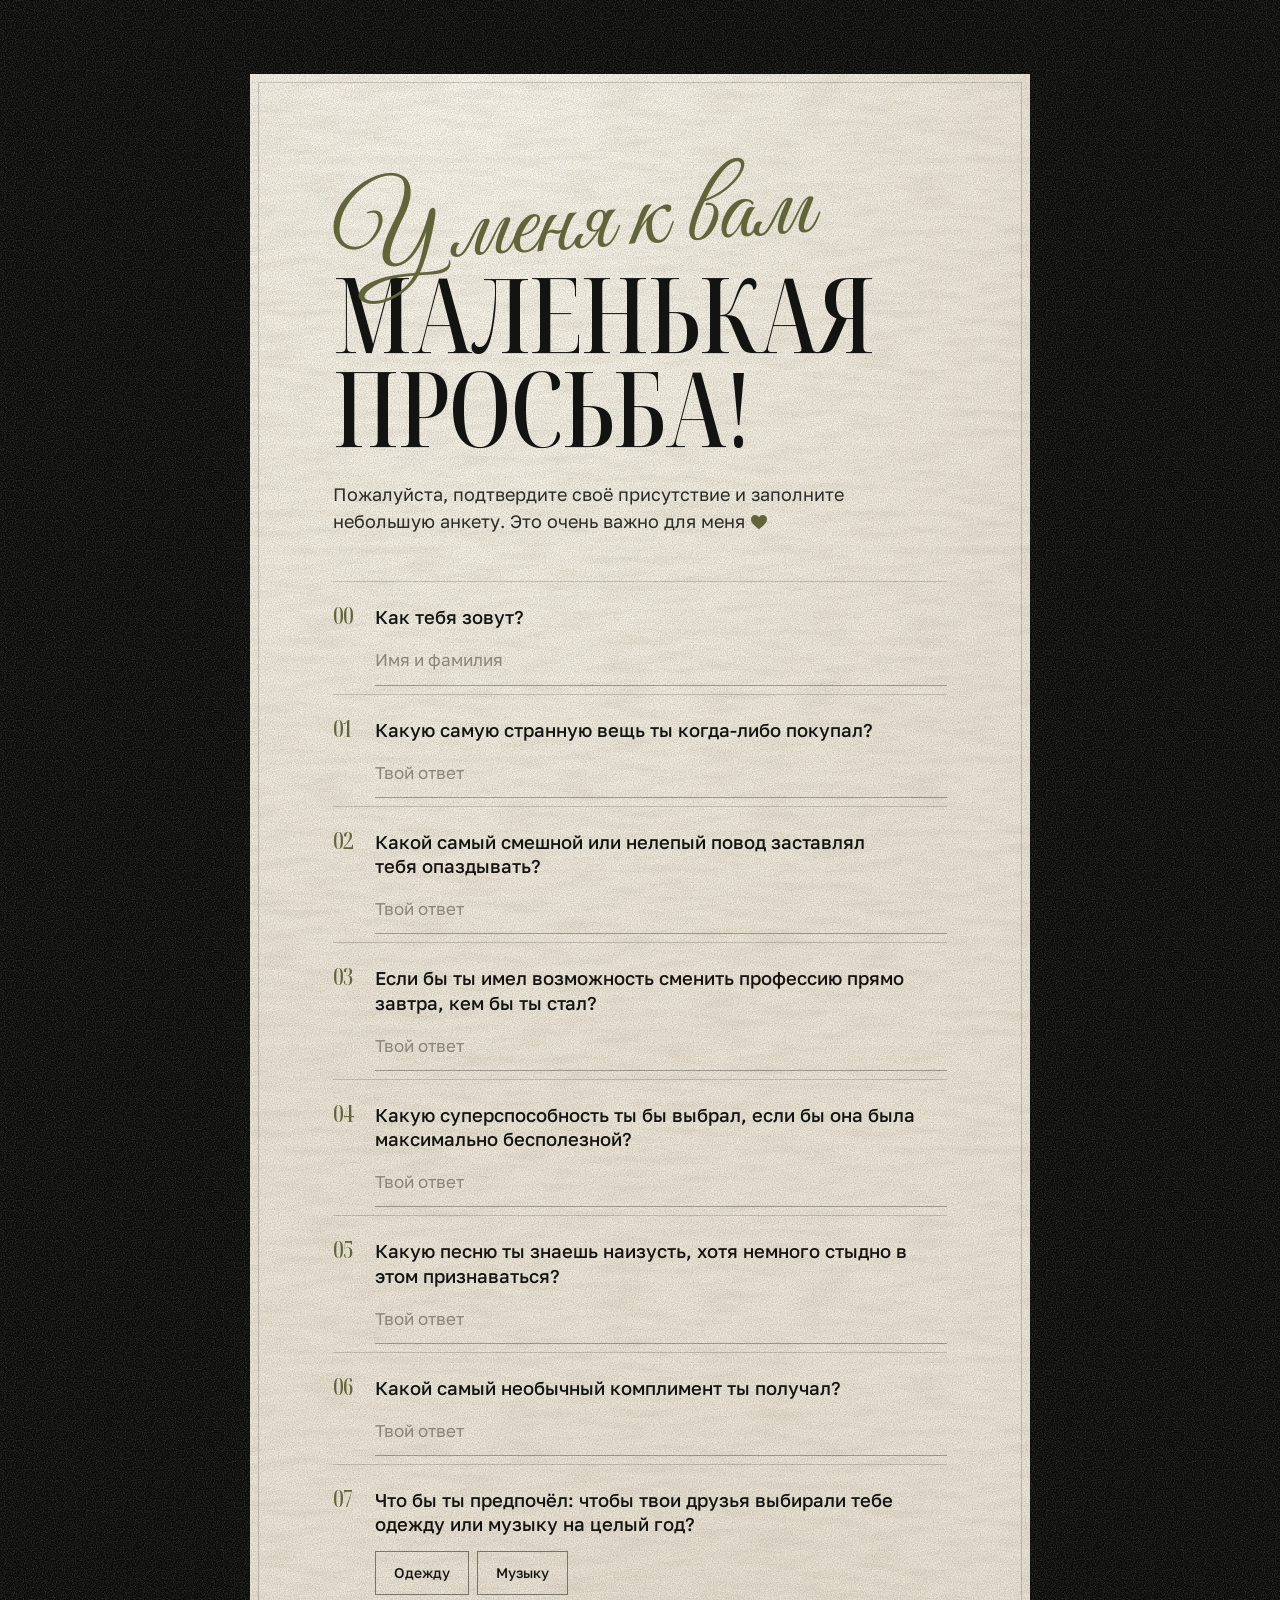
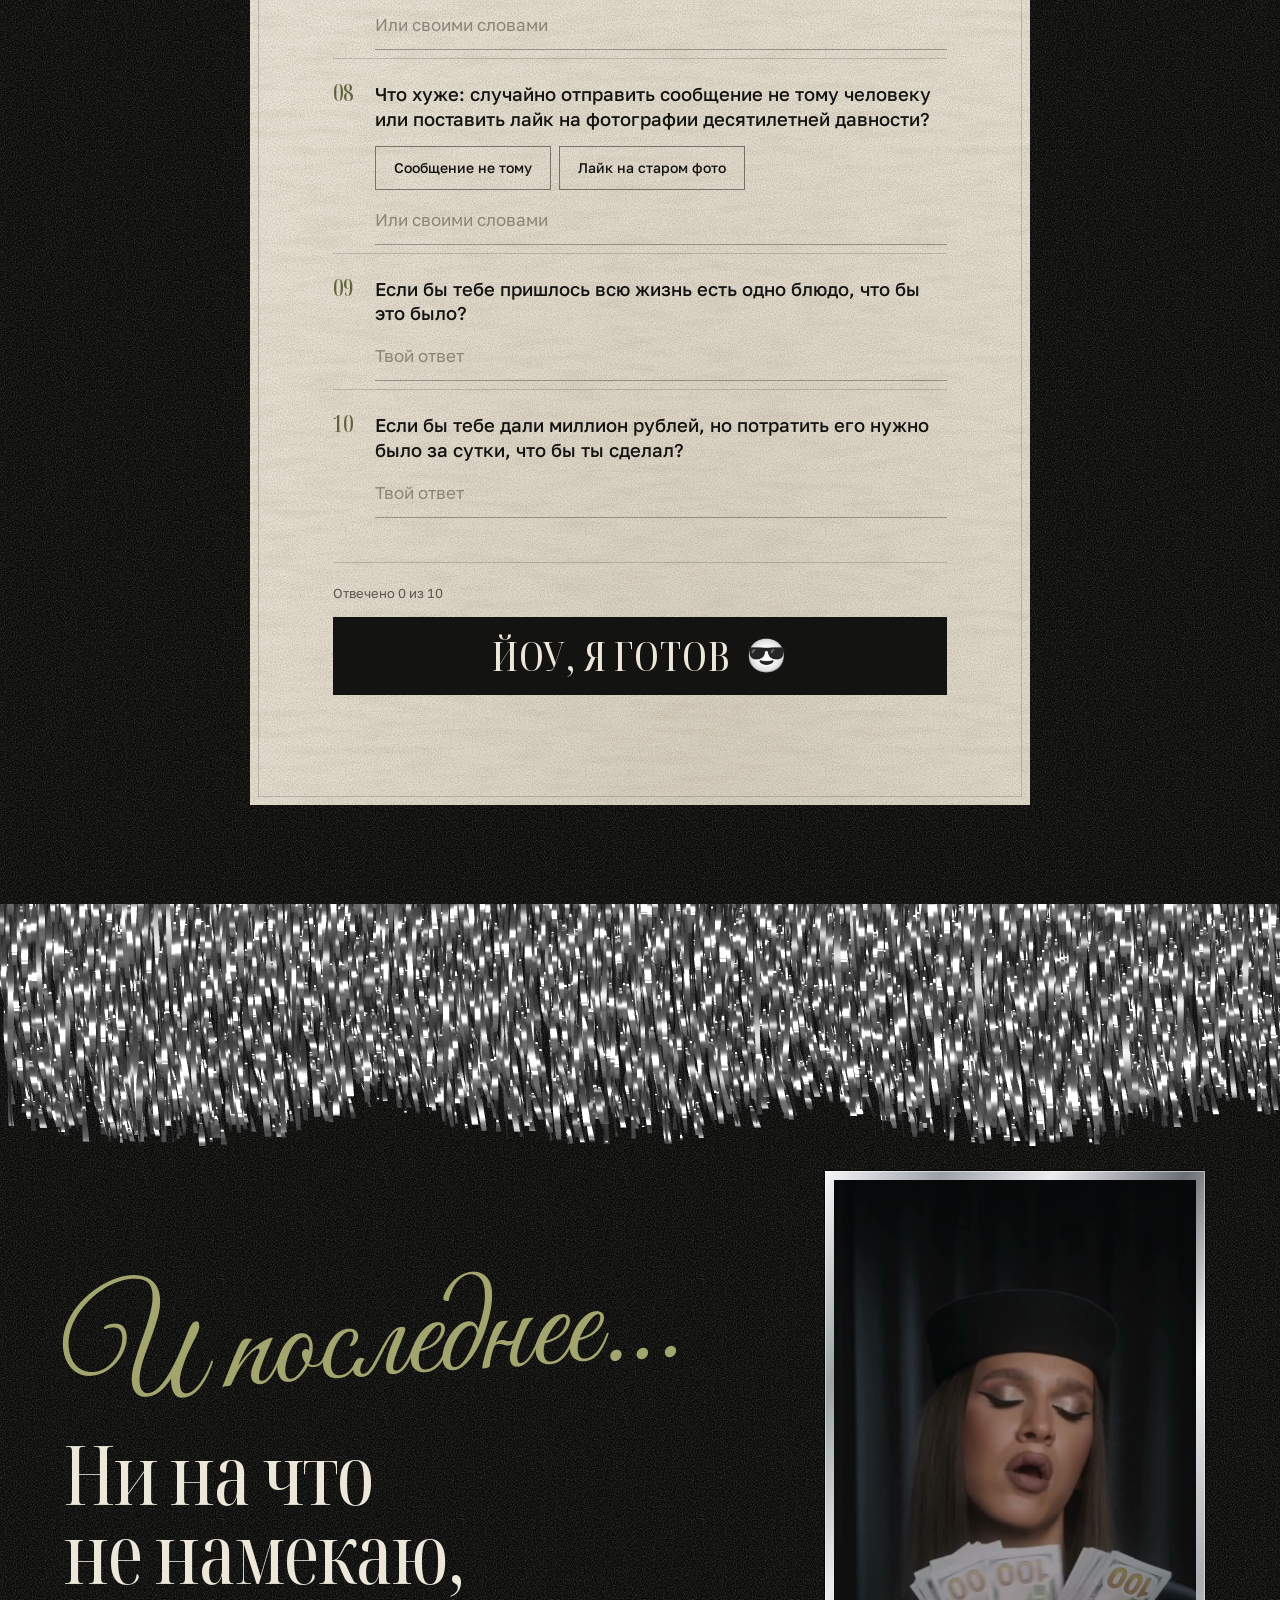
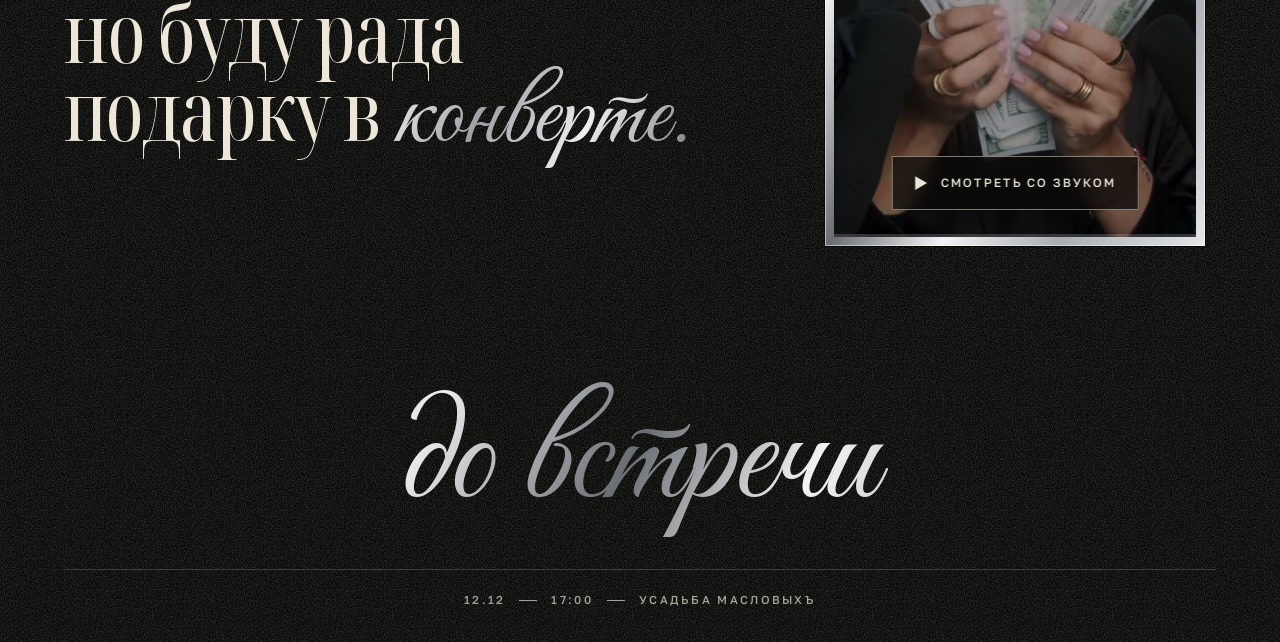
==== commit 31340f41: "Адрес сайта в сборке: абсолютная картинка предпросмотра ссылки; README под GitHub Pages Co-Authored-" ====
--- a/docs/index.html
+++ b/docs/index.html
@@ -10,7 +10,7 @@
 <meta property="og:type" content="website">
 <meta property="og:title" content="Это моя вечеринка">
 <meta property="og:description" content="12 декабря · суббота · 17:00 · Усадьба МасловыхЪ">
-<meta property="og:image" content="assets/img/og.jpg">
+<meta property="og:image" content="https://pitcher2029-jpg.github.io/party-invite/assets/img/og.jpg">
 <meta name="twitter:card" content="summary_large_image">
 <link rel="icon" href="data:image/svg+xml,%3Csvg xmlns='http://www.w3.org/2000/svg' viewBox='0 0 32 32'%3E%3Crect width='32' height='32' fill='%230A0A09'/%3E%3Ccircle cx='16' cy='17' r='10' fill='%23C6C9CC'/%3E%3Cpath d='M6 17h20M8 12h16M8 22h16M16 7v20M11 8v18M21 8v18' stroke='%230A0A09' stroke-width='1'/%3E%3Cpath d='M16 0v7' stroke='%23C6C9CC'/%3E%3C/svg%3E">
 <link rel="preload" href="assets/fonts/noto-serif-display-normal-cyrillic.woff2" as="font" type="font/woff2" crossorigin>
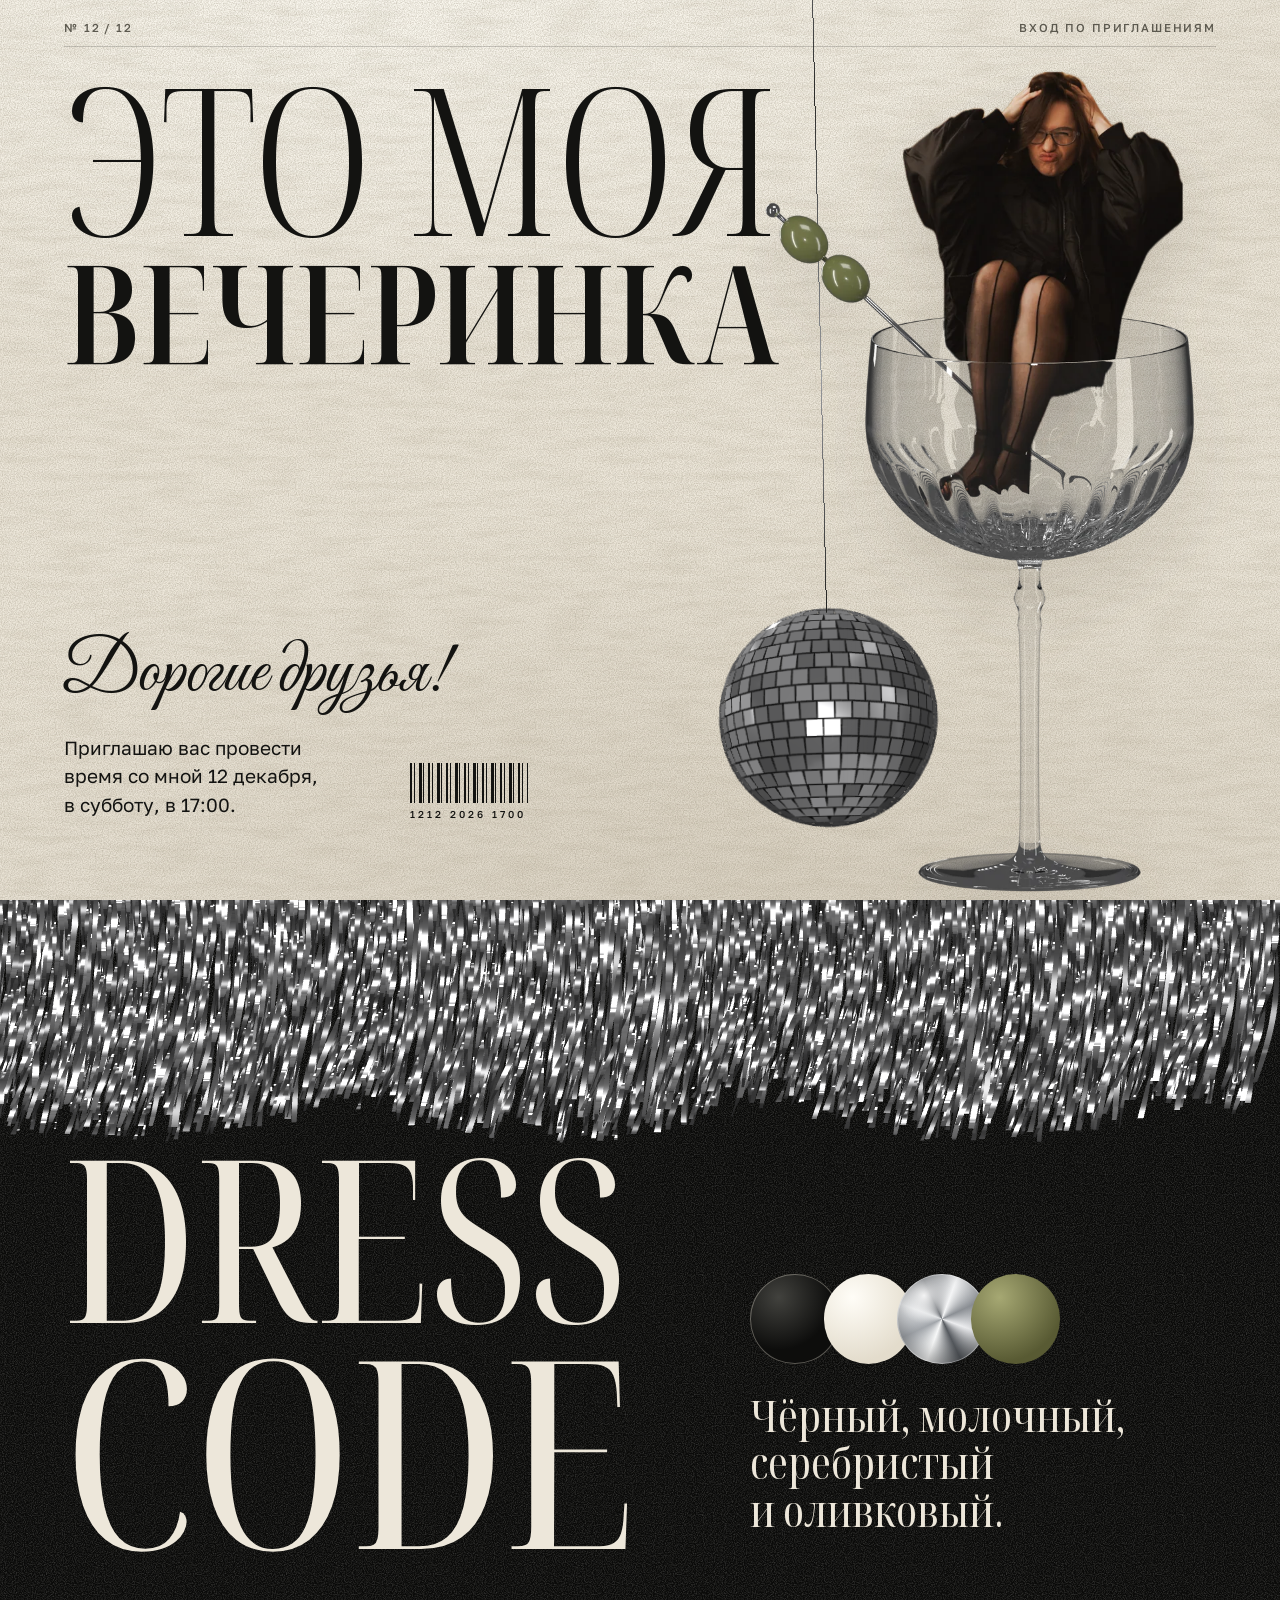
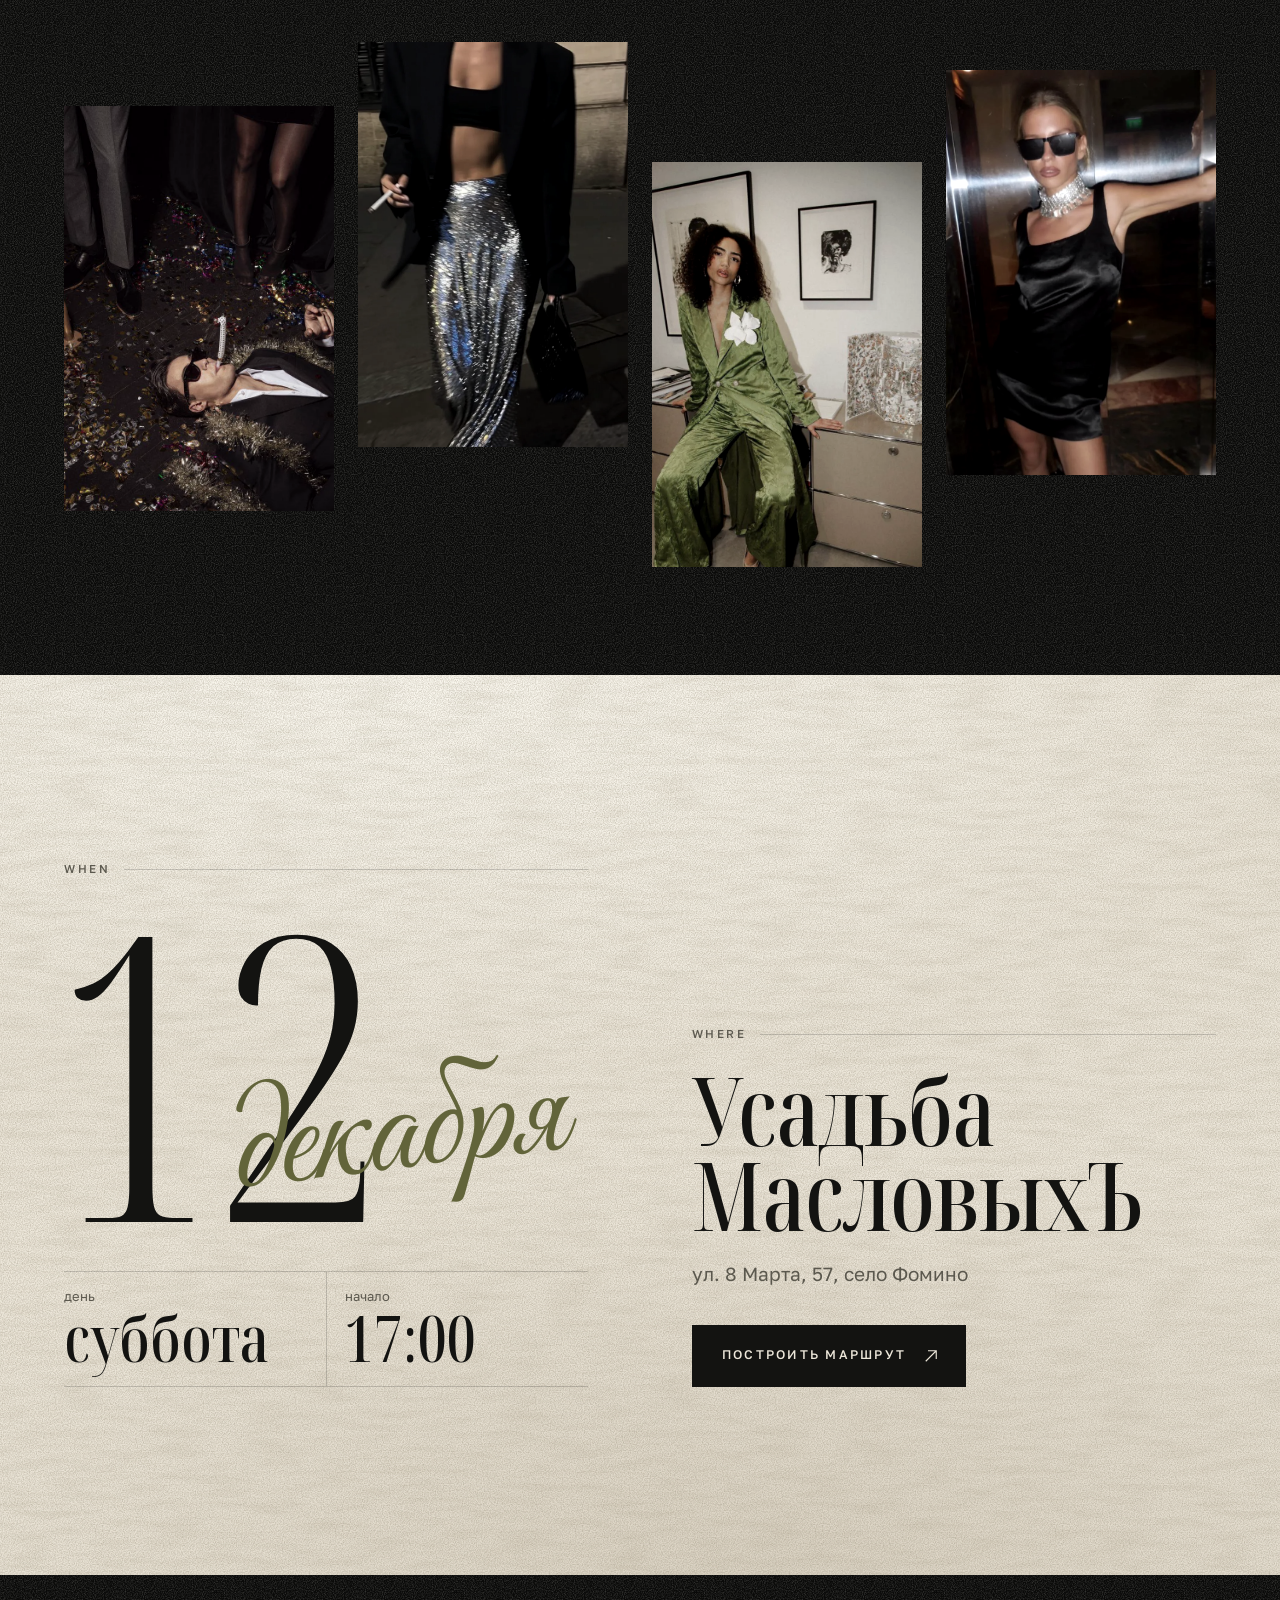
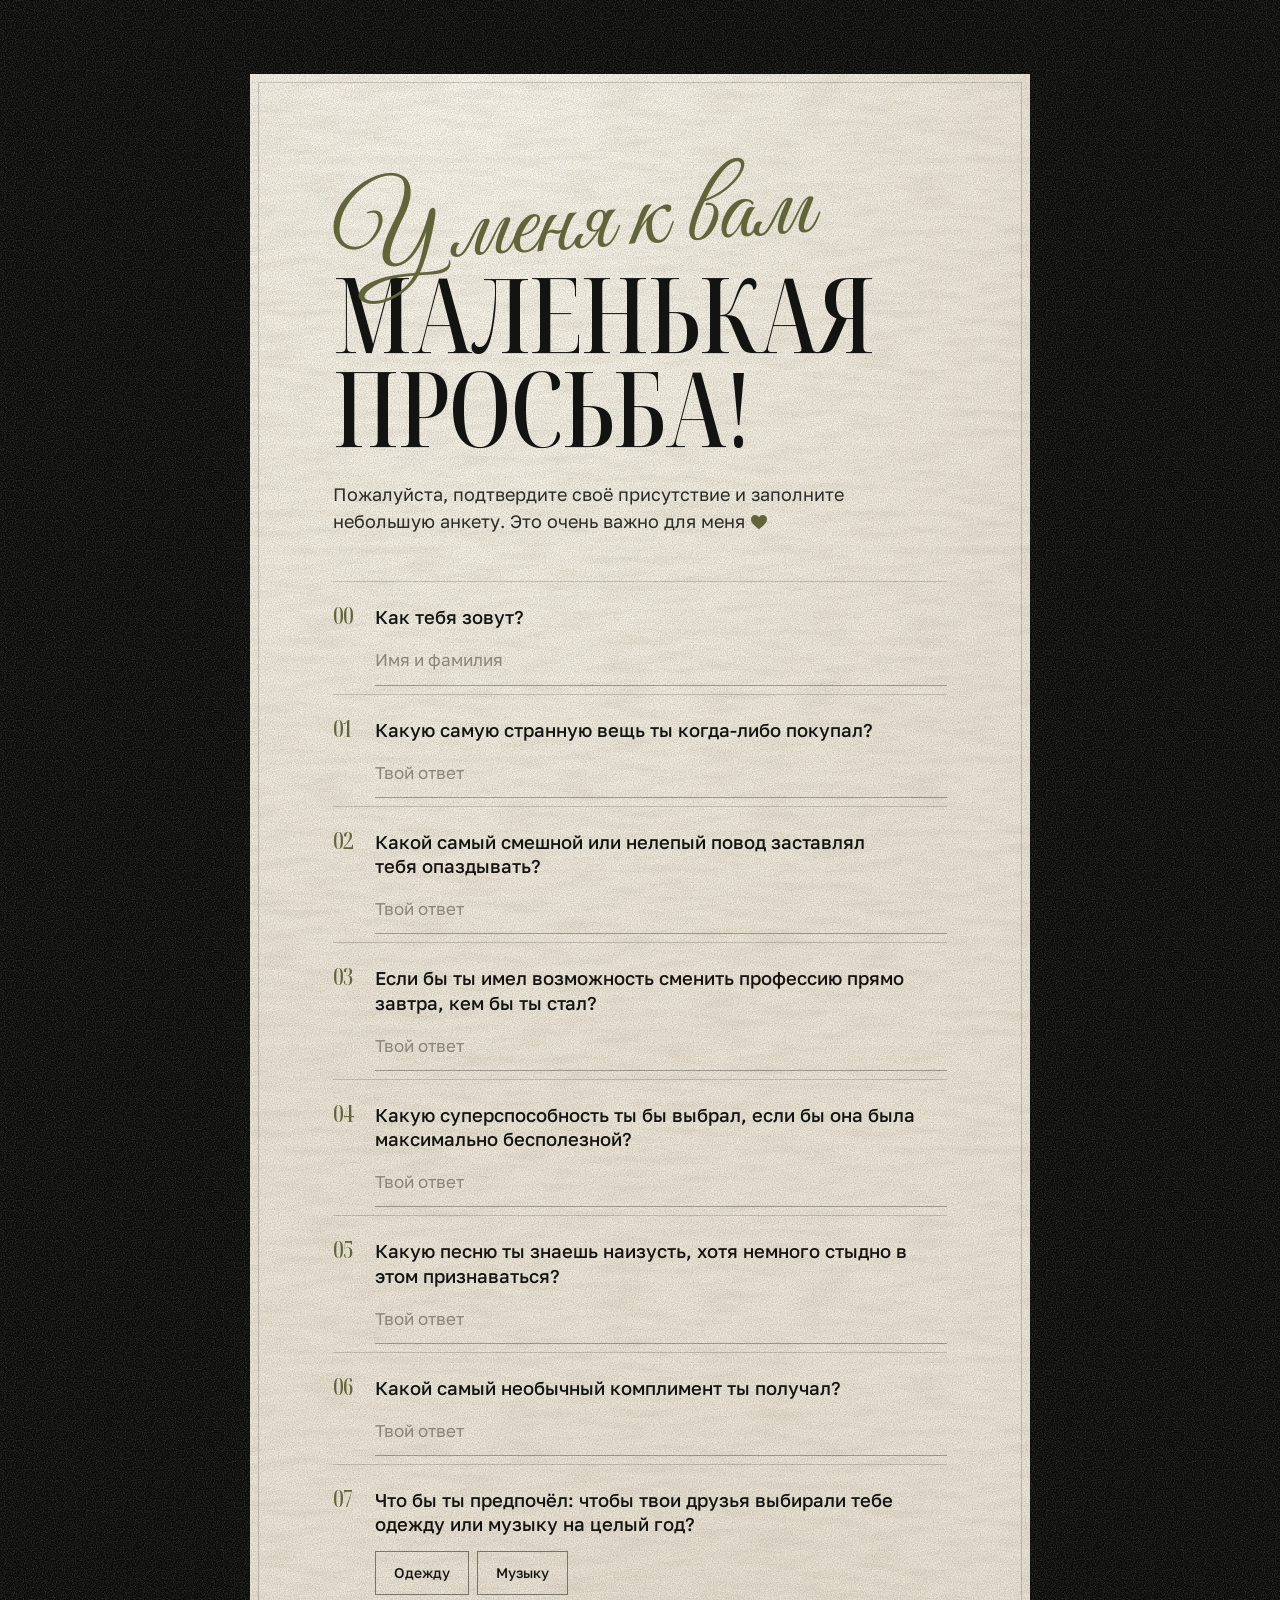
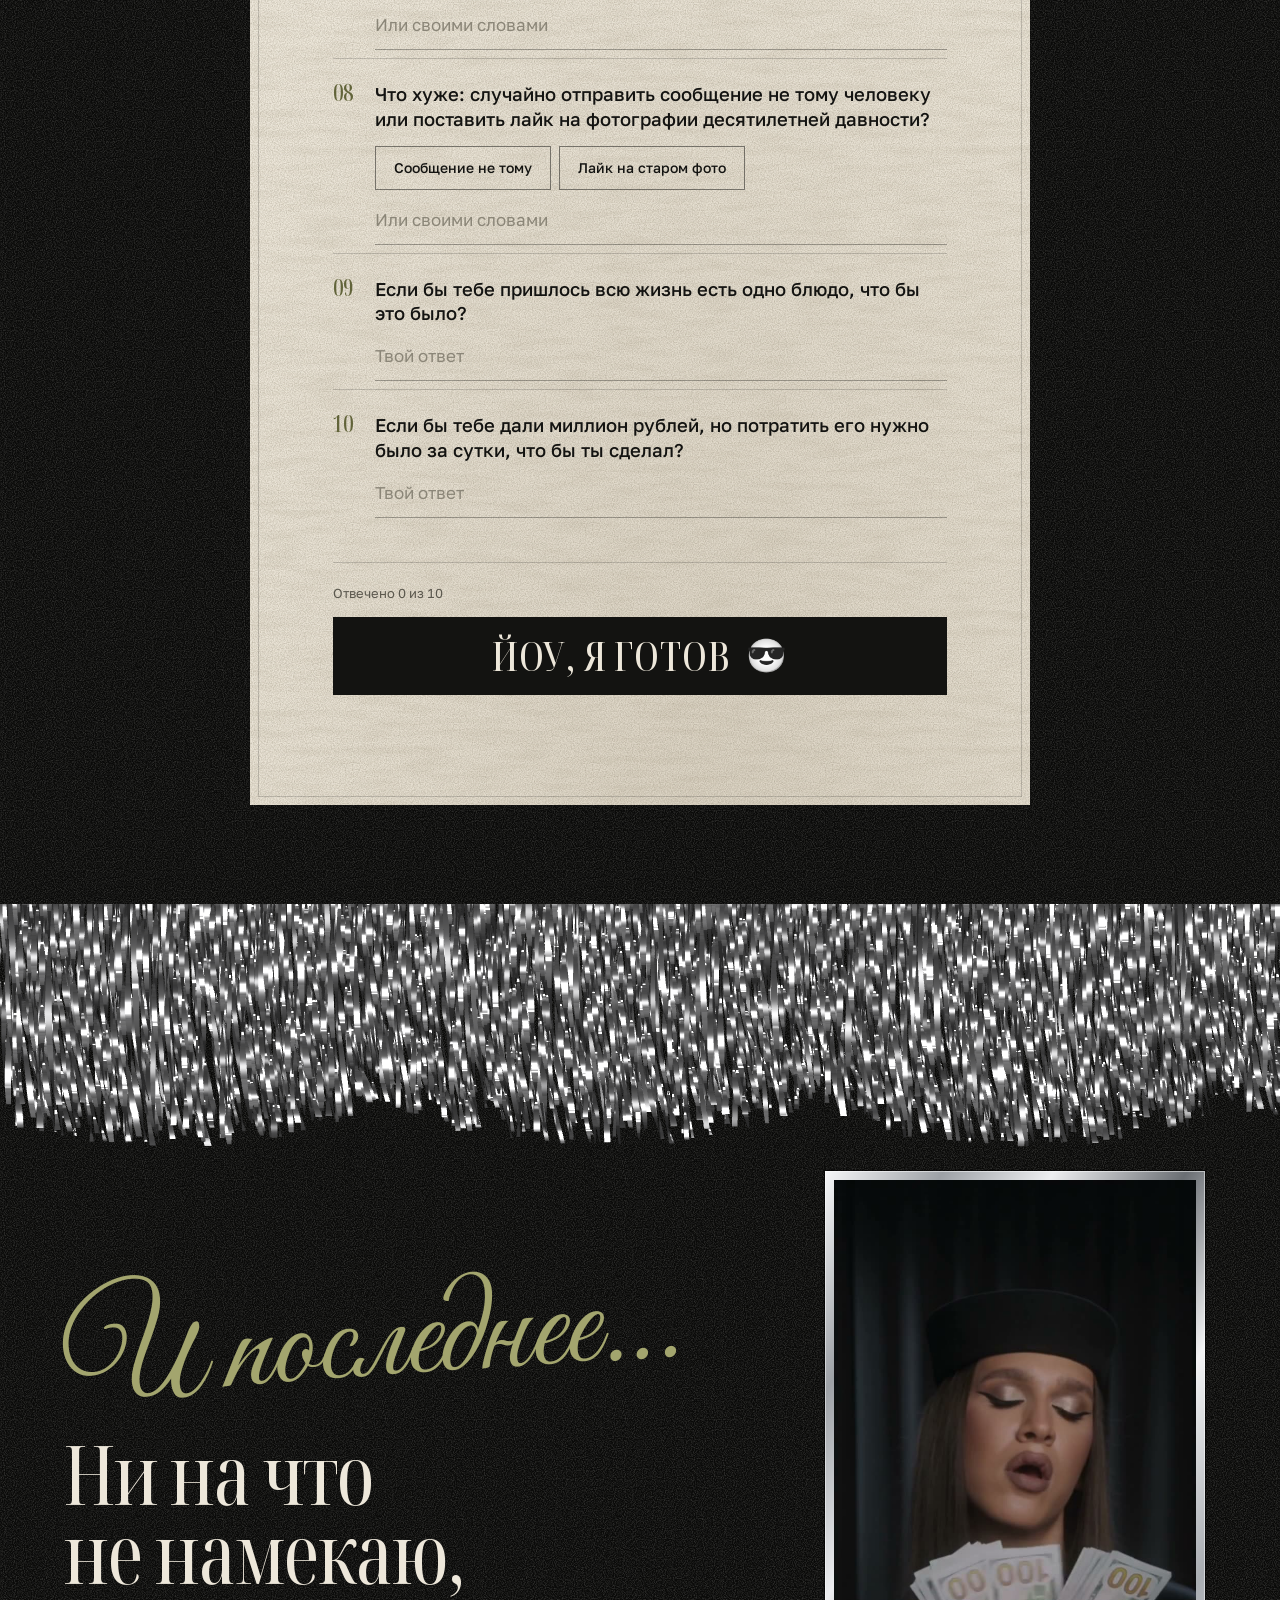
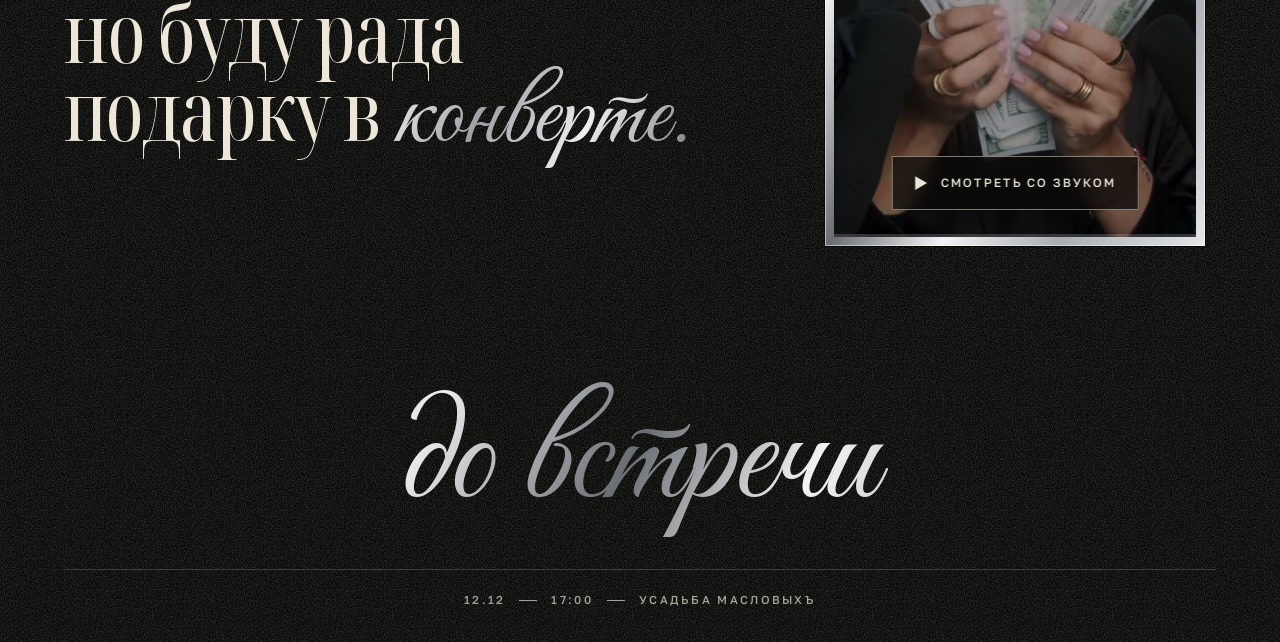
==== commit 41c0a35d: "Правки по ревью: успех анкеты только по подтверждению таблицы, аварийный режим, финал на низком экра" ====
--- a/docs/index.html
+++ b/docs/index.html
@@ -231,7 +231,7 @@
 .foot__b i{width:18px;height:1px;background:currentColor}
 
 /* ===== Финал: серебряный дождь ===== */
-.finale{position:fixed;inset:0;z-index:200;display:grid;place-items:center;color:var(--milk)}
+.finale{position:fixed;inset:0;z-index:200;display:grid;align-items:safe center;justify-items:center;overflow-y:auto;overscroll-behavior:contain;color:var(--milk)}
 .finale[hidden]{display:none}
 .finale::before{content:'';position:absolute;inset:0;background:var(--black) var(--grain-night);opacity:var(--veil,1)}
 .finale__rain{position:absolute;inset:0;width:100%;height:100%;z-index:2;pointer-events:none}
@@ -300,6 +300,20 @@
 }
 
 html.is-locked,html.is-locked body{overflow:hidden}
+[tabindex="-1"]:focus{outline:none}
+
+/* низкий экран (телефон на боку): финал целиком помещается, кнопка «и последнее…» не уходит за край */
+@media (max-height:500px){
+  .finale__in{width:min(86vw,820px,108vh);padding:10px 0}
+  .finale__b{font-size:clamp(30px,16vh,150px)}
+  .finale__demo{margin-top:8px;font-size:12.5px}
+  .finale__next{margin-top:8px;font-size:30px}
+  .finale__next i{height:18px}
+}
+
+/* аварийный режим: сценарий движения упал — ничего не остаётся спрятанным */
+html.is-plain :is([data-in],[data-rise],[data-rise] *,[data-chars],[data-chars] *,[data-write],[data-photo],[data-photo] *,.title__fit,#glass,#ballWrap,.note__hi,.stack){opacity:1!important;visibility:visible!important;transform:none!important;clip-path:none!important}
+html.is-plain .shade{opacity:0!important}
 .ln-mask{padding:.1em .14em .18em;margin:-.1em -.14em -.18em}
 
 </style>
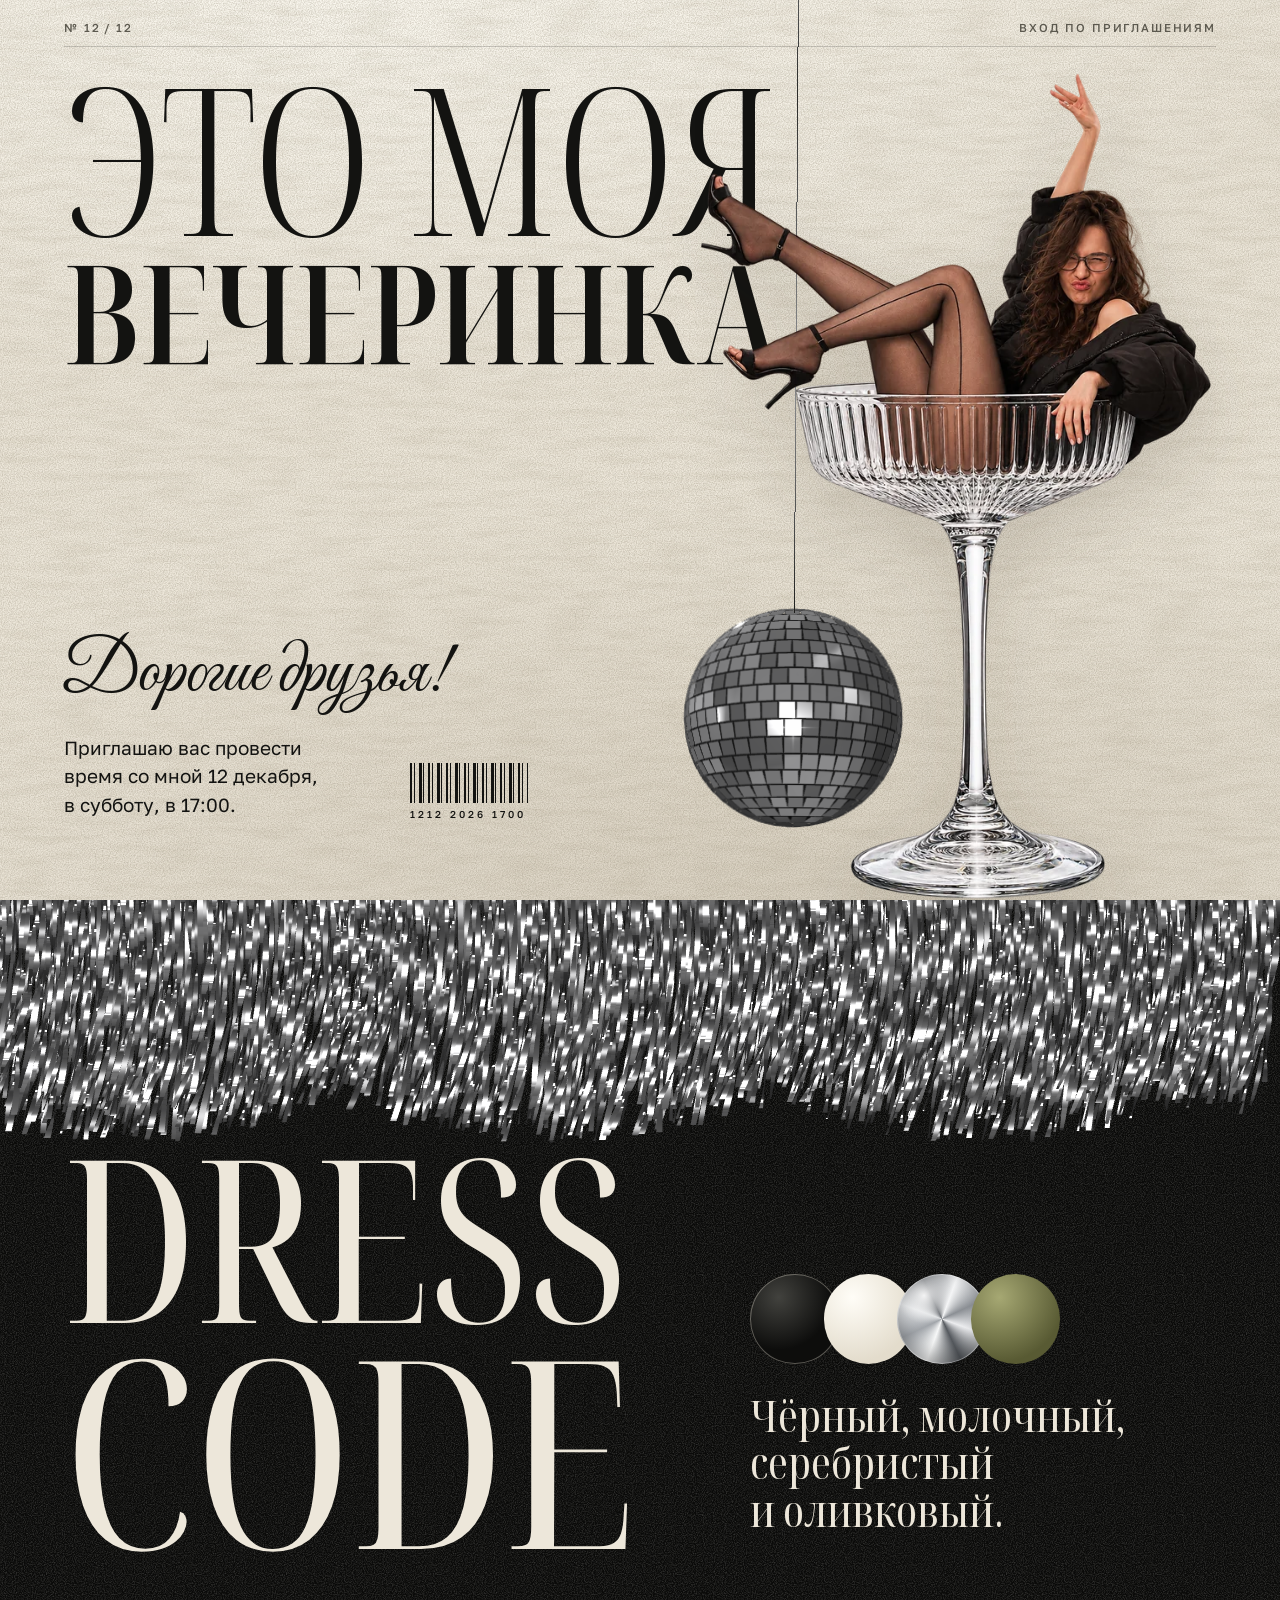
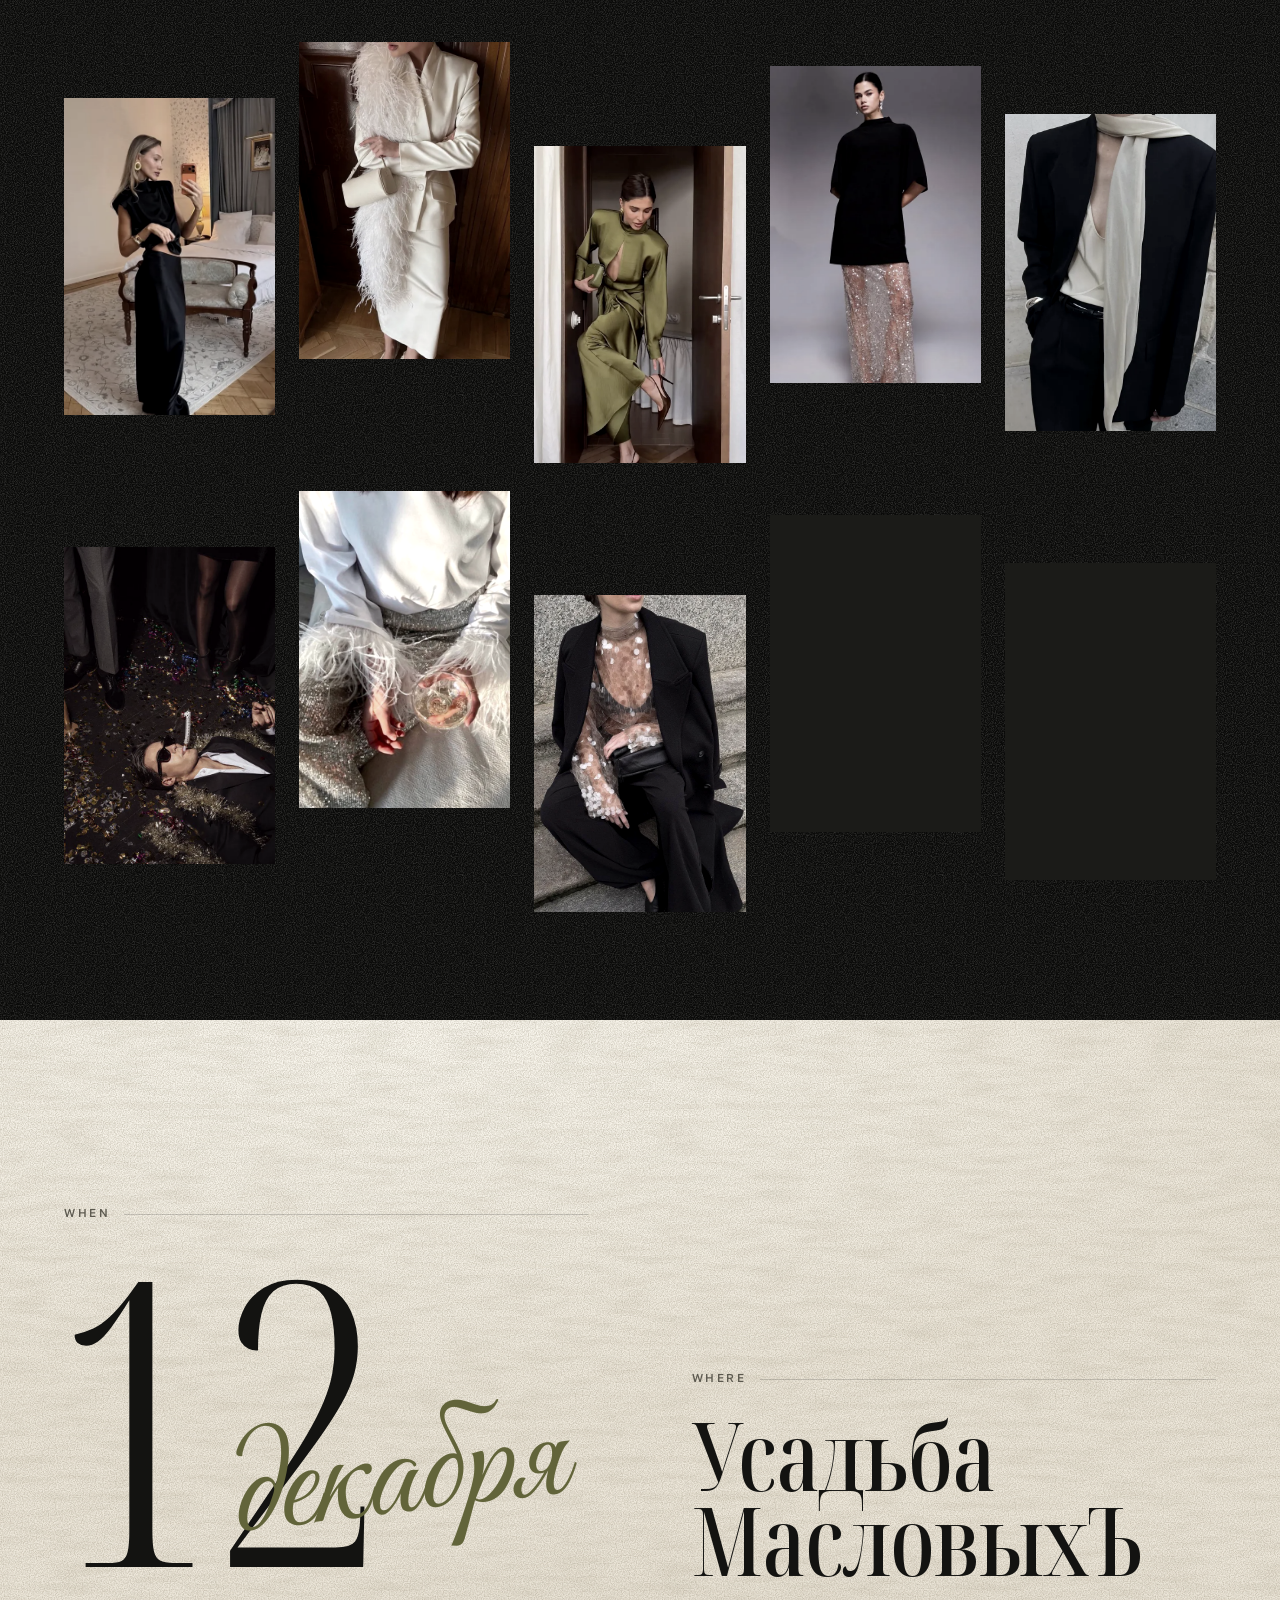
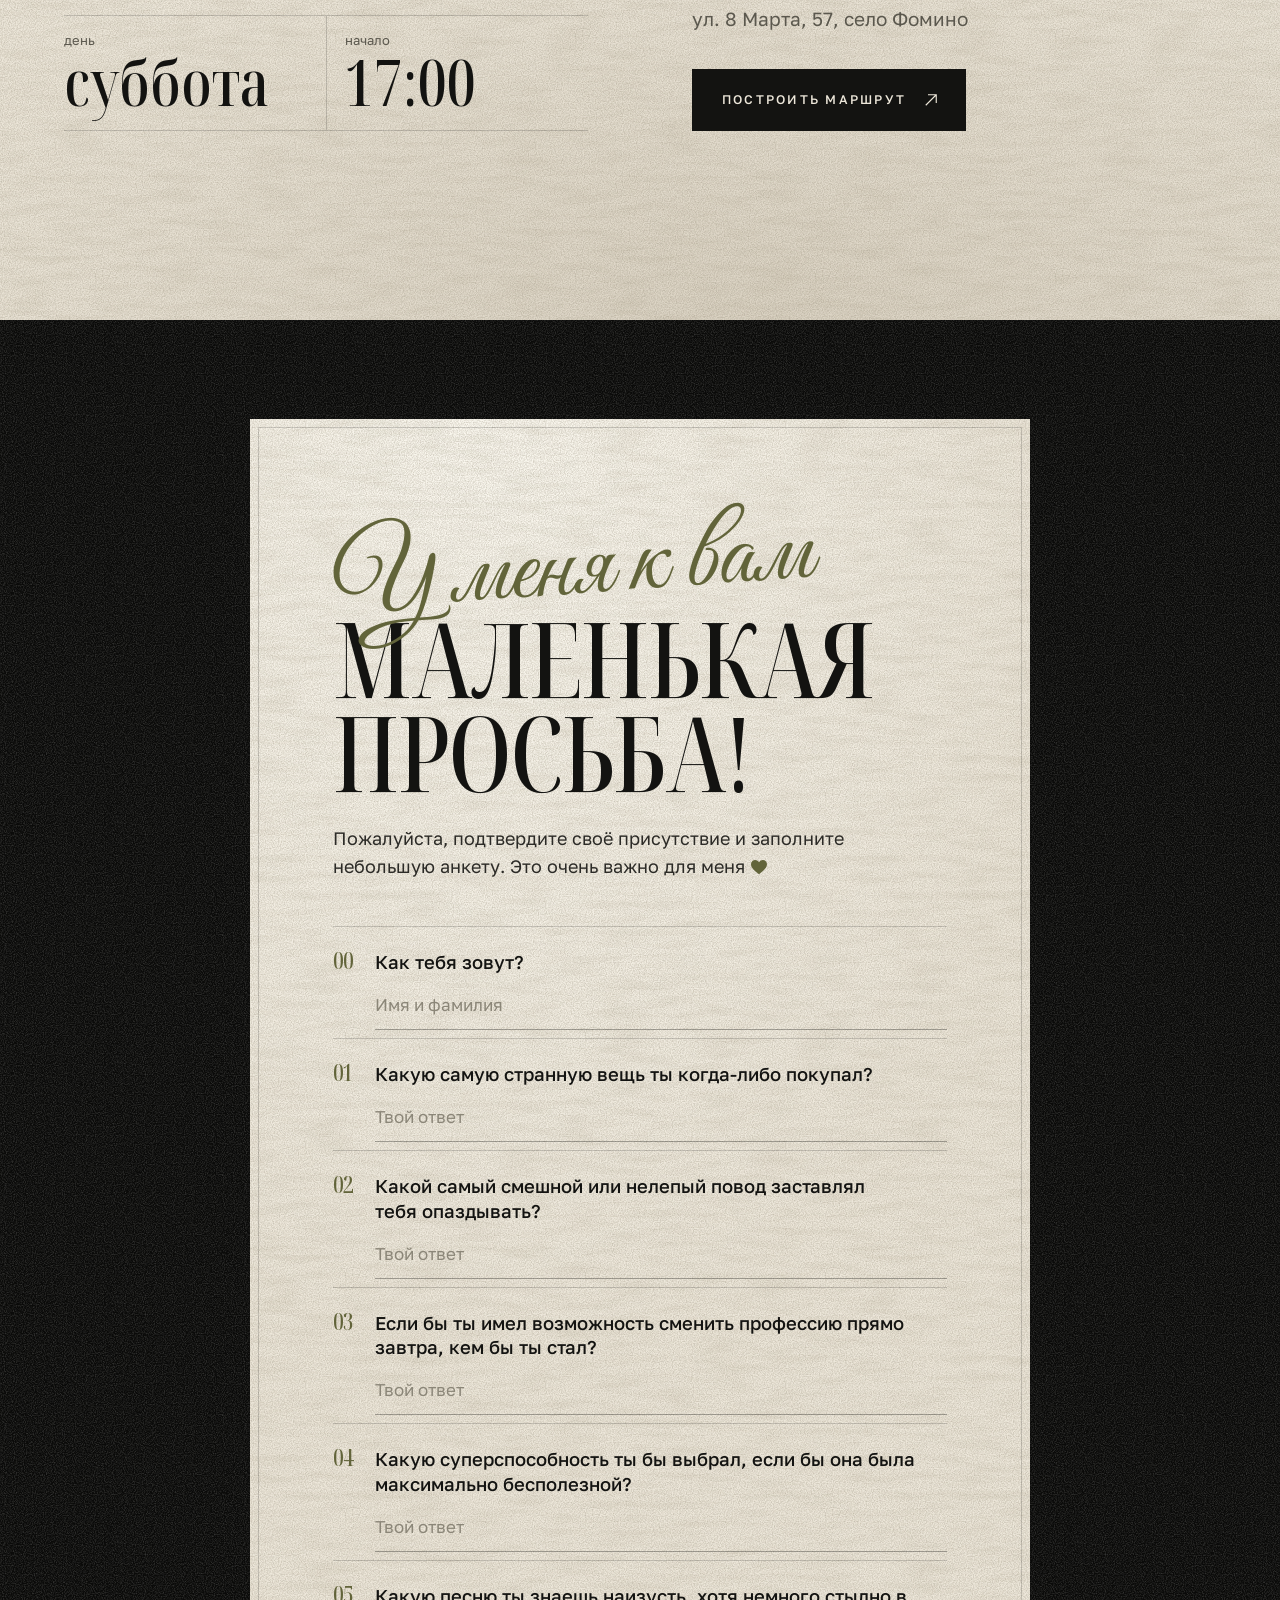
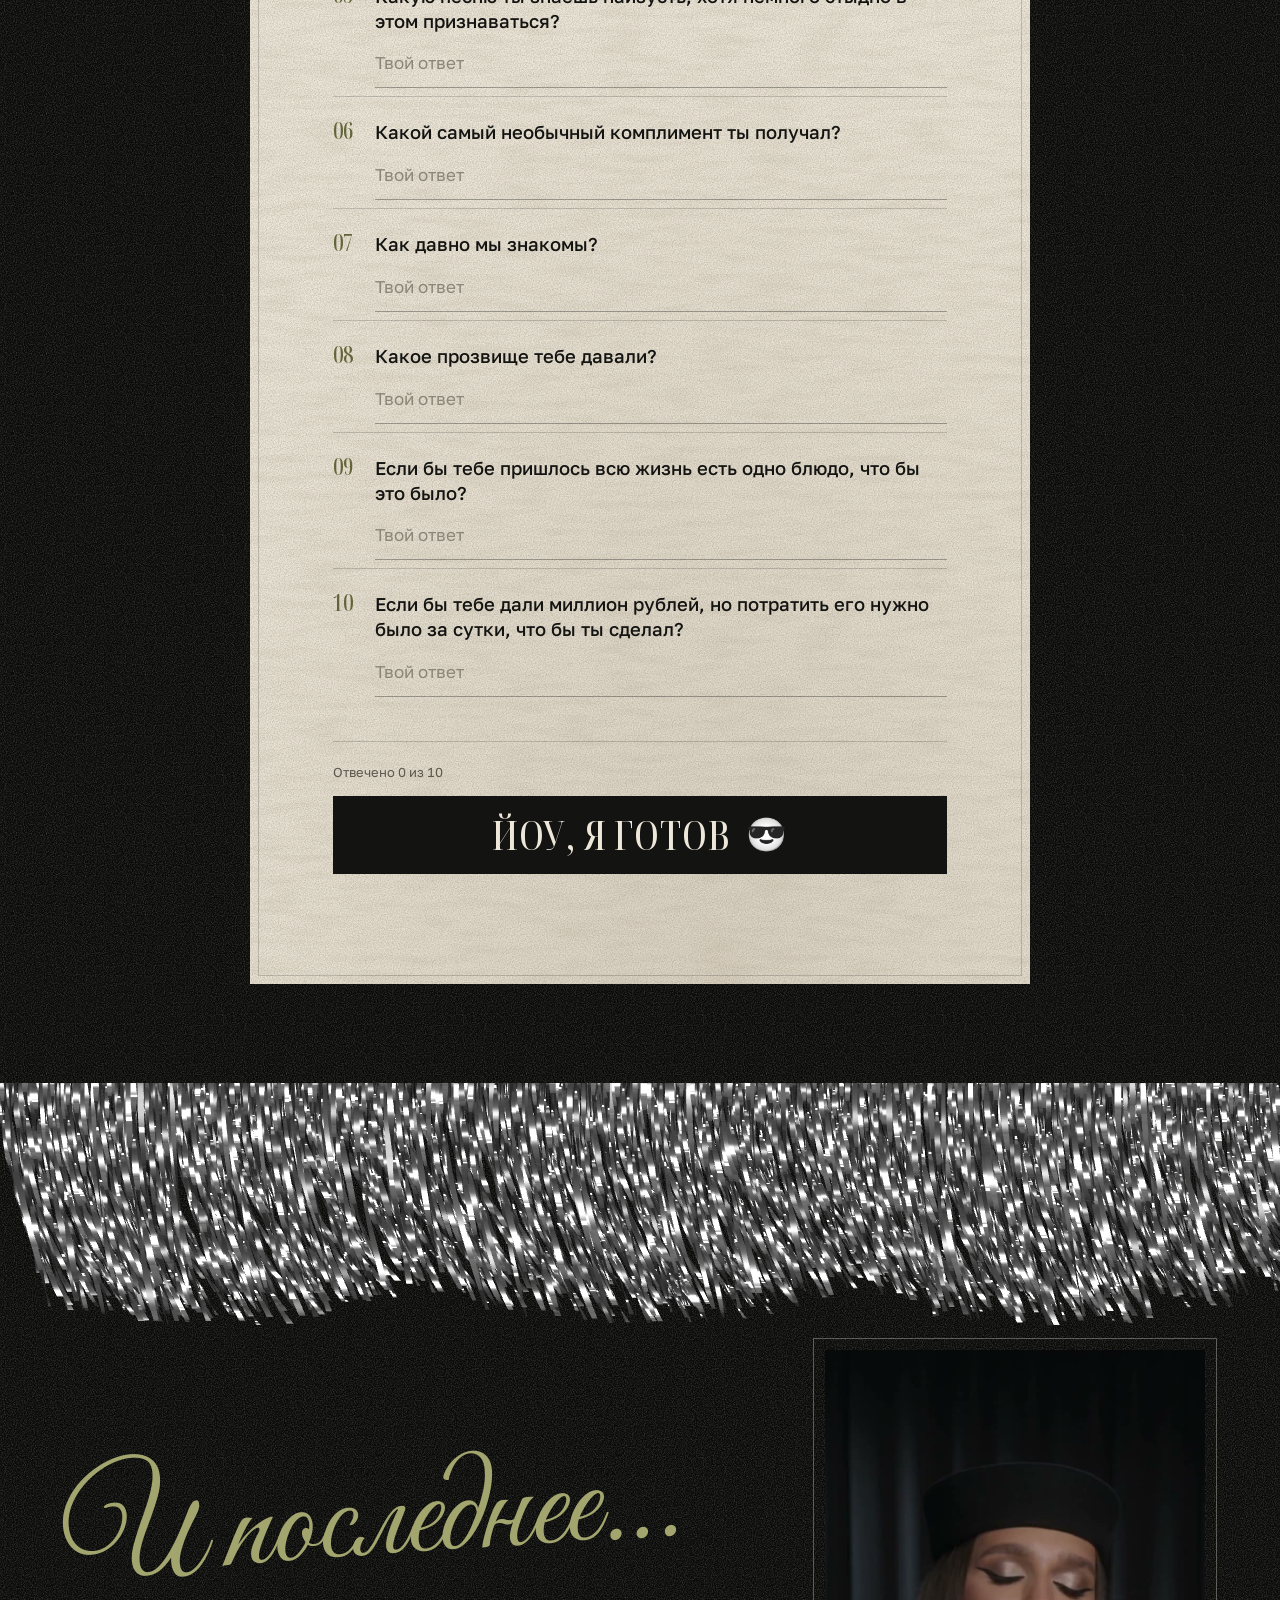
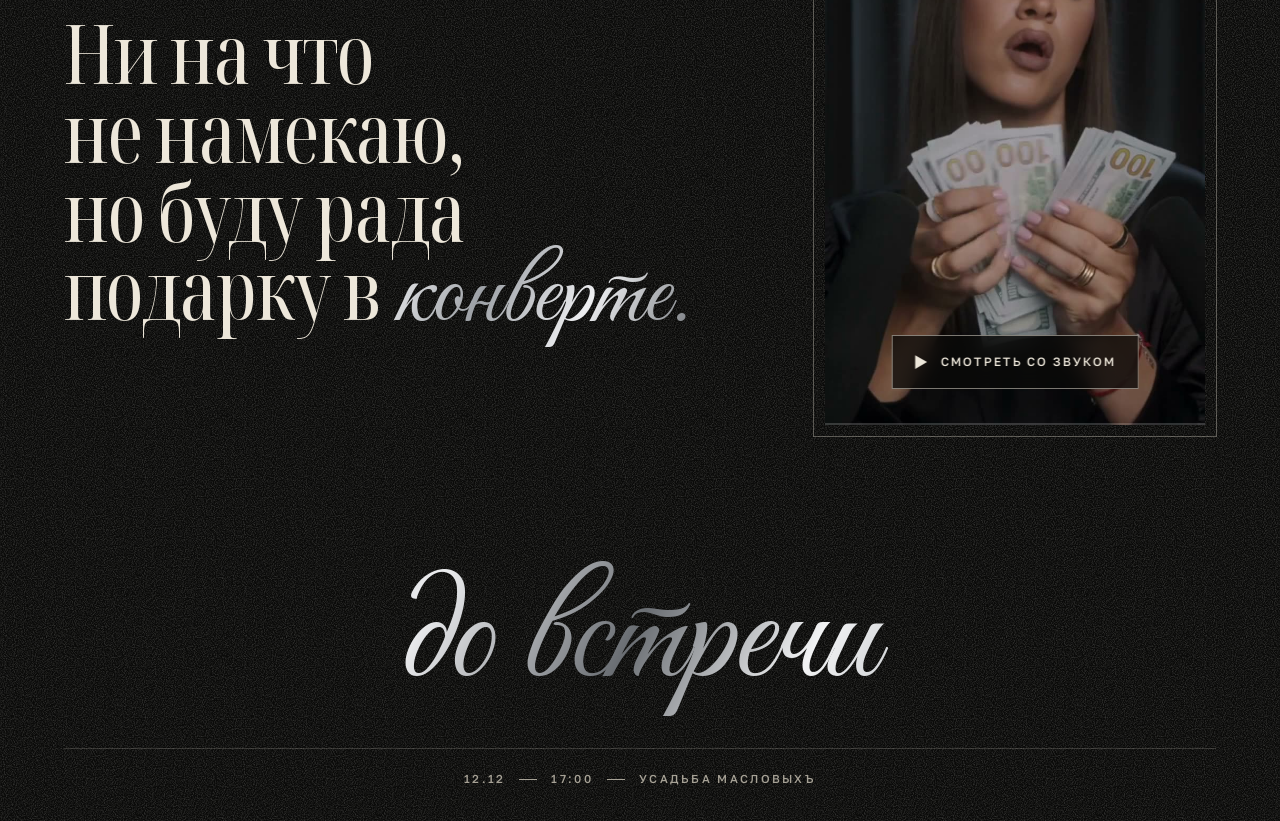
==== commit db39988a: "Новая обложка, 10 фото дресс-кода, тонкая рамка видео, вопросы 7–8 - обложка: фото с бокалом (glass." ====
--- a/docs/index.html
+++ b/docs/index.html
@@ -15,7 +15,7 @@
 <link rel="icon" href="data:image/svg+xml,%3Csvg xmlns='http://www.w3.org/2000/svg' viewBox='0 0 32 32'%3E%3Crect width='32' height='32' fill='%230A0A09'/%3E%3Ccircle cx='16' cy='17' r='10' fill='%23C6C9CC'/%3E%3Cpath d='M6 17h20M8 12h16M8 22h16M16 7v20M11 8v18M21 8v18' stroke='%230A0A09' stroke-width='1'/%3E%3Cpath d='M16 0v7' stroke='%23C6C9CC'/%3E%3C/svg%3E">
 <link rel="preload" href="assets/fonts/noto-serif-display-normal-cyrillic.woff2" as="font" type="font/woff2" crossorigin>
 <link rel="preload" href="assets/fonts/great-vibes-normal-cyrillic.woff2" as="font" type="font/woff2" crossorigin>
-<link rel="preload" as="image" type="image/webp" href="assets/img/glass.webp" imagesrcset="assets/img/glass-760.webp 760w, assets/img/glass.webp 1380w" imagesizes="(min-width: 1000px) 42vw, 92vw" fetchpriority="high">
+<link rel="preload" as="image" type="image/webp" href="assets/img/glass.webp" imagesrcset="assets/img/glass-620.webp 620w, assets/img/glass.webp 948w" imagesizes="(min-width: 1000px) 38vw, 92vw" fetchpriority="high">
 <style>
 @font-face{font-family:'Golos Text';font-style:normal;font-weight:400 900;font-display:swap;src:url(assets/fonts/golos-text-normal-cyrillic.woff2) format('woff2');unicode-range:U+0301, U+0400-045F, U+0490-0491, U+04B0-04B1, U+2116}
 @font-face{font-family:'Golos Text';font-style:normal;font-weight:400 900;font-display:swap;src:url(assets/fonts/golos-text-normal-latin.woff2) format('woff2');unicode-range:U+0000-00FF, U+0131, U+0152-0153, U+02BB-02BC, U+02C6, U+02DA, U+02DC, U+0304, U+0308, U+0329, U+2000-206F, U+20AC, U+2122, U+2191, U+2193, U+2212, U+2215, U+FEFF, U+FFFD}
@@ -87,7 +87,7 @@
 .title__fit--b{font-size:19vw;font-weight:600}
 .cover__stage{position:relative;min-height:330px}
 
-.glass{position:absolute;z-index:3;top:-5.2vh;right:calc(var(--pad)*-1 - 10px);height:max(106%,540px);aspect-ratio:1380/2380;will-change:transform}
+.glass{position:absolute;z-index:3;top:-5.2vh;right:calc(var(--pad)*-1 - 42px);height:max(106%,540px);aspect-ratio:948/1523;will-change:transform}
 .glass img{display:block;width:100%;height:100%;filter:drop-shadow(0 30px 34px rgba(60,48,28,.16))}
 
 .ball{position:absolute;z-index:1;left:-9vw;top:clamp(6px,calc((100svh - 610px)*.75),240px);width:min(42vw,200px,23svh);aspect-ratio:1;transform-origin:50% calc(var(--cord,100vh)*-1);will-change:transform}
@@ -126,9 +126,7 @@
 .dress__text{font-family:var(--serif);font-stretch:70%;font-weight:400;font-size:clamp(26px,7.2vw,44px);line-height:1.08;max-width:14em}
 .looks{margin-top:clamp(44px,8vh,96px);display:grid;grid-template-columns:repeat(2,minmax(0,1fr));gap:12px}
 .look{position:relative}
-.look--2,.look--4{margin-top:52px}
-.look--3,.look--4{margin-top:0}
-.look--4{margin-top:52px}
+.look:nth-child(even){margin-top:52px}
 .look__in{position:relative;overflow:hidden;aspect-ratio:2/3;background:var(--coal)}
 .look img{display:block;width:100%;height:116%;object-fit:cover;filter:saturate(.62) contrast(1.06)}
 .look__in::after,.screen__frame::after{content:'';position:absolute;inset:0;background:#fff;opacity:var(--pop,0);pointer-events:none}
@@ -218,12 +216,13 @@
 .gift__text em{font-family:var(--script);font-style:normal;font-size:1.22em;line-height:.8;letter-spacing:0;padding:0 .12em 0 .04em;background:var(--metal);background-size:220% 100%;-webkit-background-clip:text;background-clip:text;color:transparent;animation:sheet 7s ease-in-out infinite alternate}
 @keyframes sheet{to{background-position:100% 0}}
 .screen{position:relative;width:min(100%,400px);margin:0 auto}
-.screen__frame{position:relative;aspect-ratio:9/16;padding:9px;background:var(--metal);box-shadow:0 0 0 1px rgba(0,0,0,.6),inset 0 0 0 1px rgba(255,255,255,.5)}
+/* тонкая линия-паспарту вокруг видео вместо металлической рамки */
+.screen__frame{position:relative;aspect-ratio:9/16;outline:1px solid rgba(237,231,218,.34);outline-offset:11px}
 .screen video{display:block;width:100%;height:100%;object-fit:cover;background:#000;cursor:pointer}
 .screen__play{position:absolute;left:50%;bottom:36px;translate:-50% 0;display:flex;align-items:center;gap:10px;height:54px;padding:0 22px 0 16px;border:1px solid rgba(237,231,218,.5);border-radius:0;background:rgba(10,10,9,.74);-webkit-backdrop-filter:blur(10px);backdrop-filter:blur(10px);color:var(--milk);font:500 12px/1 var(--sans);letter-spacing:.16em;text-transform:uppercase;white-space:nowrap;transition:opacity .3s,visibility .3s,background-color .2s}
 .screen__play.is-off{opacity:0;visibility:hidden}
 @media (hover:hover){.screen__play:hover{background:var(--milk);color:var(--ink)}}
-.screen__bar{position:absolute;left:9px;right:9px;bottom:9px;height:3px;background:rgba(255,255,255,.18);pointer-events:none}
+.screen__bar{position:absolute;left:0;right:0;bottom:0;height:2px;background:rgba(255,255,255,.18);pointer-events:none}
 .screen__bar i{display:block;height:100%;background:var(--milk);transform:scaleX(0);transform-origin:left}
 .foot{margin-top:clamp(80px,14vh,170px);padding:0 var(--pad) max(34px,env(safe-area-inset-bottom));text-align:center}
 .foot__a{font-size:clamp(64px,19vw,150px);background:var(--metal);-webkit-background-clip:text;background-clip:text;color:transparent;padding:.1em .2em .16em}
@@ -248,8 +247,10 @@
 /* ===== Планшет и десктоп ===== */
 @media (min-width:720px){
   .title__fit{font-size:14vw}
-  .looks{gap:18px}
+  .looks{grid-template-columns:repeat(5,minmax(0,1fr));gap:20px 14px}
+  .look:nth-child(5n+1){margin-top:56px}.look:nth-child(5n+2){margin-top:0}.look:nth-child(5n+3){margin-top:104px}.look:nth-child(5n+4){margin-top:24px}.look:nth-child(5n){margin-top:72px}
   .dress__palette{grid-template-columns:auto 1fr;align-items:center;gap:56px}
+  .glass{right:calc(var(--pad)*-1 - 10px)}
   .ball{width:min(30vw,250px);left:2vw;top:clamp(10px,calc((100svh - 800px)*.5),200px)}
   .note{width:min(40vw,360px)}
 }
@@ -258,7 +259,7 @@
   .cover__bar{font-size:11.5px}
   .title{width:min(56vw,860px)}
   .cover__stage{min-height:300px}
-  .glass{top:auto;bottom:-.6vh;right:calc(var(--pad)*-.2 + 1vw);height:min(97svh,1100px)}
+  .glass{top:auto;bottom:-.6vh;right:calc(var(--pad)*-.2 + 1vw);height:min(93svh,1060px)}
   .ball{--cord:120vh;--bw:min(20vw,300px);width:var(--bw);left:calc(min(56vw,860px) + 20px - var(--bw)/2);top:auto;bottom:6vh}
   .note{left:0;bottom:clamp(40px,9vh,96px);width:400px}
   .note__hi{font-size:clamp(64px,5.6vw,92px)}
@@ -271,8 +272,7 @@
   .display__row>span{font-size:16vw}
   .dress__palette{grid-column:8/13;align-self:end;grid-template-columns:1fr;gap:28px;margin:0 0 3vh}
   .sw{width:clamp(80px,7vw,112px);margin-right:-16px}
-  .looks{grid-column:1/13;grid-template-columns:repeat(4,minmax(0,1fr));gap:24px;margin-top:clamp(56px,9vh,110px)}
-  .look--1{margin-top:64px}.look--2{margin-top:0}.look--3{margin-top:120px}.look--4{margin-top:28px}
+  .looks{grid-column:1/13;gap:28px 24px;margin-top:clamp(56px,9vh,110px)}
   .info__grid{grid-template-columns:minmax(0,1fr) minmax(0,1fr);column-gap:9%;align-items:end}
   .date__num{font-size:clamp(300px,31vw,470px)}
   .date__month{font-size:clamp(110px,11.5vw,180px)}
@@ -357,13 +357,13 @@
       </div>
 
       <figure class="glass" id="glass">
-        <img src="assets/img/glass.webp" srcset="assets/img/glass-760.webp 760w, assets/img/glass.webp 1380w" sizes="(min-width: 1000px) 42vw, 92vw"
-             width="1380" height="2380" alt="Именинница сидит в большом хрустальном бокале на высокой ножке, рядом — оливки на серебряной шпажке" fetchpriority="high" decoding="async">
-        <i class="glint" style="--x:54.2%;--y:34.6%;--s:1.25;--d:0s"></i>
-        <i class="glint" style="--x:12.2%;--y:20.2%;--s:.8;--d:1.3s"></i>
-        <i class="glint" style="--x:32.4%;--y:37.4%;--s:1;--d:2.1s"></i>
-        <i class="glint" style="--x:93%;--y:39%;--s:.7;--d:.7s"></i>
-        <i class="glint" style="--x:62.6%;--y:63.4%;--s:.9;--d:2.9s"></i>
+        <img src="assets/img/glass.webp" srcset="assets/img/glass-620.webp 620w, assets/img/glass.webp 948w" sizes="(min-width: 1000px) 38vw, 92vw"
+             width="948" height="1523" alt="Именинница в большом хрустальном бокале на высокой ножке: ноги в туфлях на шпильке закинуты через край, рука поднята вверх" fetchpriority="high" decoding="async">
+        <i class="glint" style="--x:19.8%;--y:38.4%;--s:1.15;--d:0s"></i>
+        <i class="glint" style="--x:84%;--y:39.6%;--s:.8;--d:1.3s"></i>
+        <i class="glint" style="--x:53.2%;--y:56.5%;--s:.9;--d:2.1s"></i>
+        <i class="glint" style="--x:5.4%;--y:13.8%;--s:.7;--d:.7s"></i>
+        <i class="glint" style="--x:32.4%;--y:94.2%;--s:1;--d:2.9s"></i>
       </figure>
 
       <div class="note">
@@ -401,10 +401,16 @@
       </div>
 
       <div class="looks">
-        <figure class="look look--1" data-photo><div class="look__in"><img src="assets/img/dc1.webp" width="736" height="1104" loading="lazy" decoding="async" alt="Чёрный костюм и серебряная мишура на полу, усыпанном конфетти"></div></figure>
-        <figure class="look look--2" data-photo><div class="look__in"><img src="assets/img/dc2.webp" width="900" height="1688" loading="lazy" decoding="async" alt="Серебряная юбка в пайетках и чёрный жакет"></div></figure>
-        <figure class="look look--3" data-photo><div class="look__in"><img src="assets/img/dc3.webp" width="800" height="1200" loading="lazy" decoding="async" alt="Оливковый атласный костюм с белым цветком"></div></figure>
-        <figure class="look look--4" data-photo><div class="look__in"><img src="assets/img/dc4.webp" width="1039" height="1280" loading="lazy" decoding="async" alt="Чёрное атласное платье и серебряное колье, снято со вспышкой"></div></figure>
+        <figure class="look" data-photo><div class="look__in"><img src="assets/img/dc1.webp" width="640" height="826" loading="lazy" decoding="async" alt="Чёрный атласный топ и длинная чёрная юбка"></div></figure>
+        <figure class="look" data-photo><div class="look__in"><img src="assets/img/dc2.webp" width="640" height="960" loading="lazy" decoding="async" alt="Молочный костюм и боа из белых перьев"></div></figure>
+        <figure class="look" data-photo><div class="look__in"><img src="assets/img/dc3.webp" width="640" height="1138" loading="lazy" decoding="async" alt="Оливковое атласное платье"></div></figure>
+        <figure class="look" data-photo><div class="look__in"><img src="assets/img/dc4.webp" width="640" height="894" loading="lazy" decoding="async" alt="Чёрный топ и прозрачная юбка с пайетками"></div></figure>
+        <figure class="look" data-photo><div class="look__in"><img src="assets/img/dc5.webp" width="640" height="1138" loading="lazy" decoding="async" alt="Чёрный жакет и длинный молочный шарф"></div></figure>
+        <figure class="look" data-photo><div class="look__in"><img src="assets/img/dc6.webp" width="640" height="960" loading="lazy" decoding="async" alt="Чёрный костюм и серебряная мишура на полу, усыпанном конфетти"></div></figure>
+        <figure class="look" data-photo><div class="look__in"><img src="assets/img/dc7.webp" width="640" height="902" loading="lazy" decoding="async" alt="Серебряная юбка в пайетках, белая блуза с перьями и бокал в руке"></div></figure>
+        <figure class="look" data-photo><div class="look__in"><img src="assets/img/dc8.webp" width="640" height="960" loading="lazy" decoding="async" alt="Прозрачный топ с пайетками и чёрный костюм"></div></figure>
+        <figure class="look" data-photo><div class="look__in"><img src="assets/img/dc9.webp" width="640" height="960" loading="lazy" decoding="async" alt="Оливковый атласный костюм с белым цветком"></div></figure>
+        <figure class="look" data-photo><div class="look__in"><img src="assets/img/dc10.webp" width="640" height="974" loading="lazy" decoding="async" alt="Чёрная футболка и юбка с пайетками"></div></figure>
       </div>
     </div>
     <i class="shade" aria-hidden="true"></i>
@@ -482,14 +488,12 @@
             <textarea id="q6" name="q6" rows="1" maxlength="1000" placeholder="Твой ответ"></textarea>
           </li>
           <li class="q" data-in>
-            <label for="q7"><span class="q__n">07</span><span class="q__t">Что бы ты предпочёл: чтобы твои друзья выбирали тебе одежду или музыку на целый год?</span></label>
-            <div class="chips" data-for="q7"><button type="button" class="chip">Одежду</button><button type="button" class="chip">Музыку</button></div>
-            <textarea id="q7" name="q7" rows="1" maxlength="1000" placeholder="Или своими словами"></textarea>
-          </li>
-          <li class="q" data-in>
-            <label for="q8"><span class="q__n">08</span><span class="q__t">Что хуже: случайно отправить сообщение не тому человеку или поставить лайк на фотографии десятилетней давности?</span></label>
-            <div class="chips" data-for="q8"><button type="button" class="chip">Сообщение не тому</button><button type="button" class="chip">Лайк на старом фото</button></div>
-            <textarea id="q8" name="q8" rows="1" maxlength="1000" placeholder="Или своими словами"></textarea>
+            <label for="q7"><span class="q__n">07</span><span class="q__t">Как давно мы знакомы?</span></label>
+            <textarea id="q7" name="q7" rows="1" maxlength="1000" placeholder="Твой ответ"></textarea>
+          </li>
+          <li class="q" data-in>
+            <label for="q8"><span class="q__n">08</span><span class="q__t">Какое прозвище тебе давали?</span></label>
+            <textarea id="q8" name="q8" rows="1" maxlength="1000" placeholder="Твой ответ"></textarea>
           </li>
           <li class="q" data-in>
             <label for="q9"><span class="q__n">09</span><span class="q__t">Если бы тебе пришлось всю жизнь есть одно блюдо, что бы это было?</span></label>
@@ -540,8 +544,6 @@
           </button>
           <div class="screen__bar" aria-hidden="true"><i id="bar"></i></div>
         </div>
-        <i class="glint" style="--x:1%;--y:2%;--s:1.2;--d:.4s"></i>
-        <i class="glint" style="--x:99%;--y:97%;--s:.9;--d:1.8s"></i>
       </div>
     </div>
 
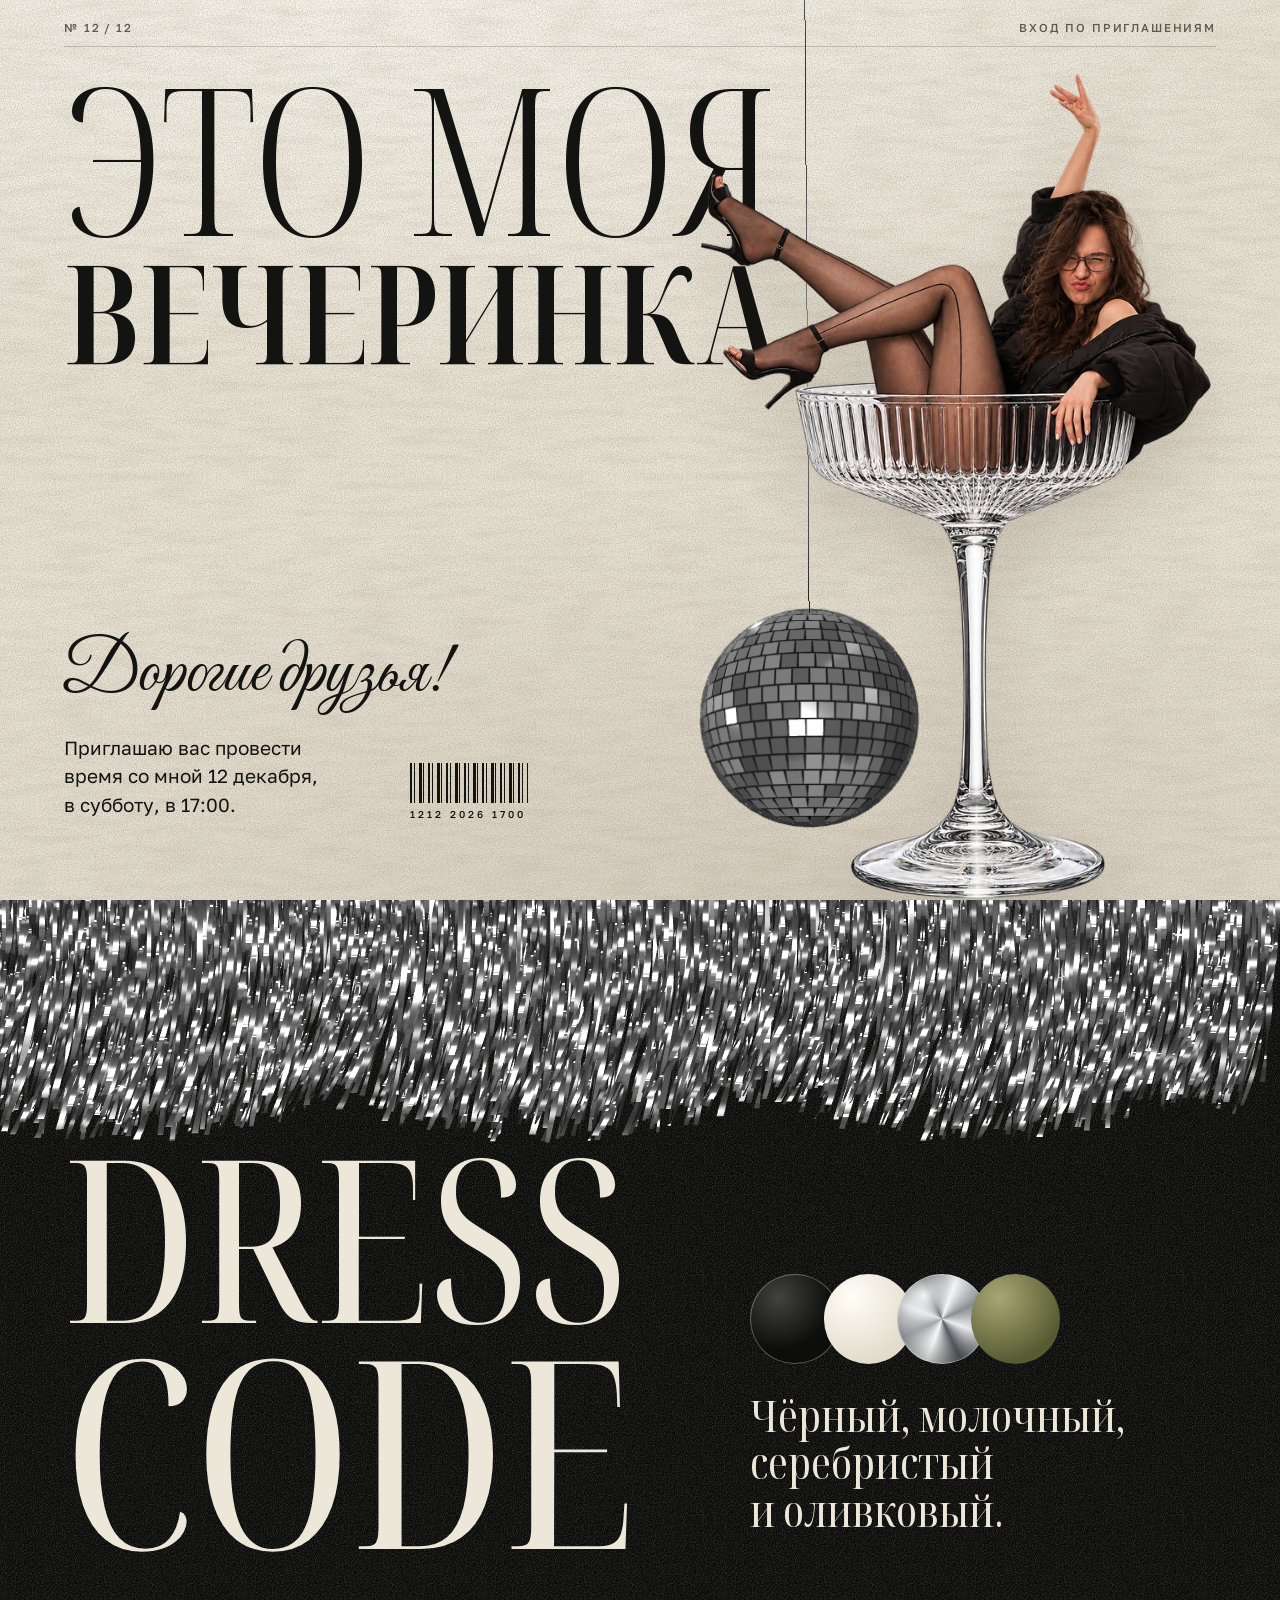
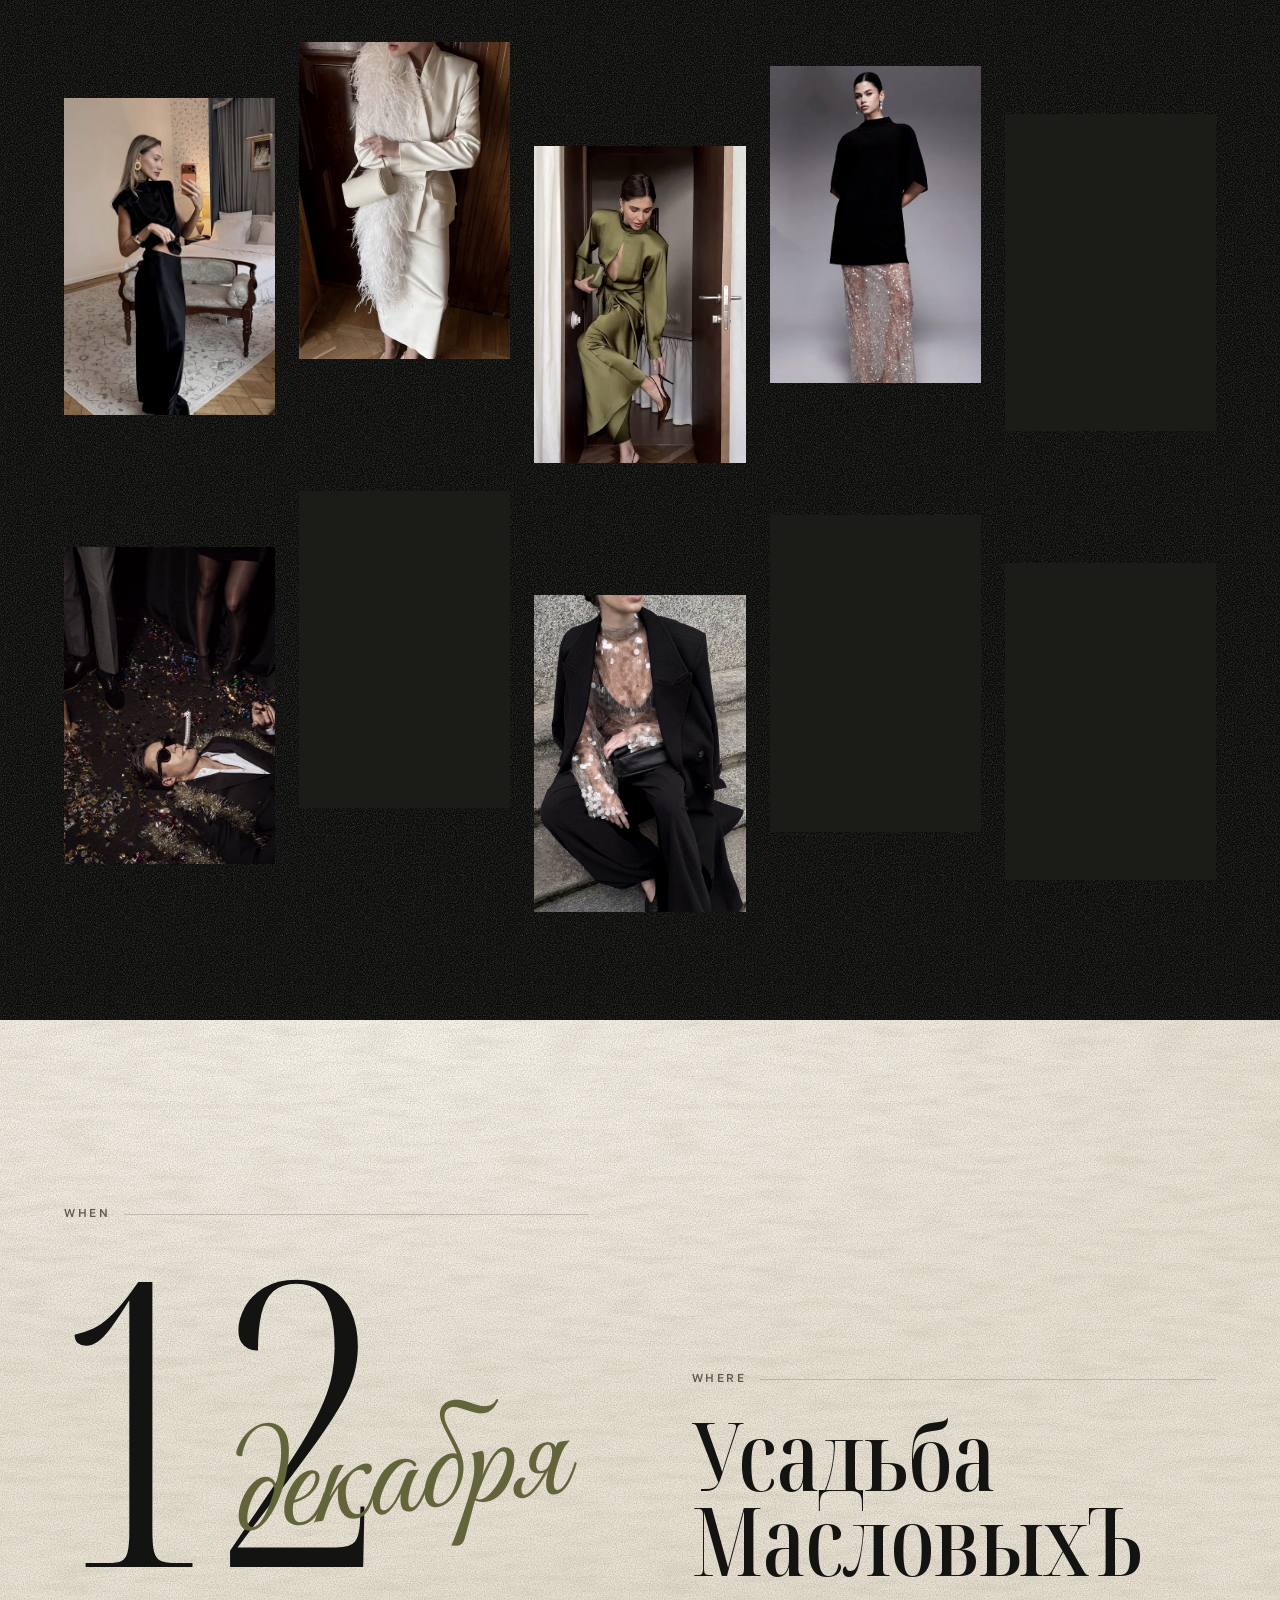
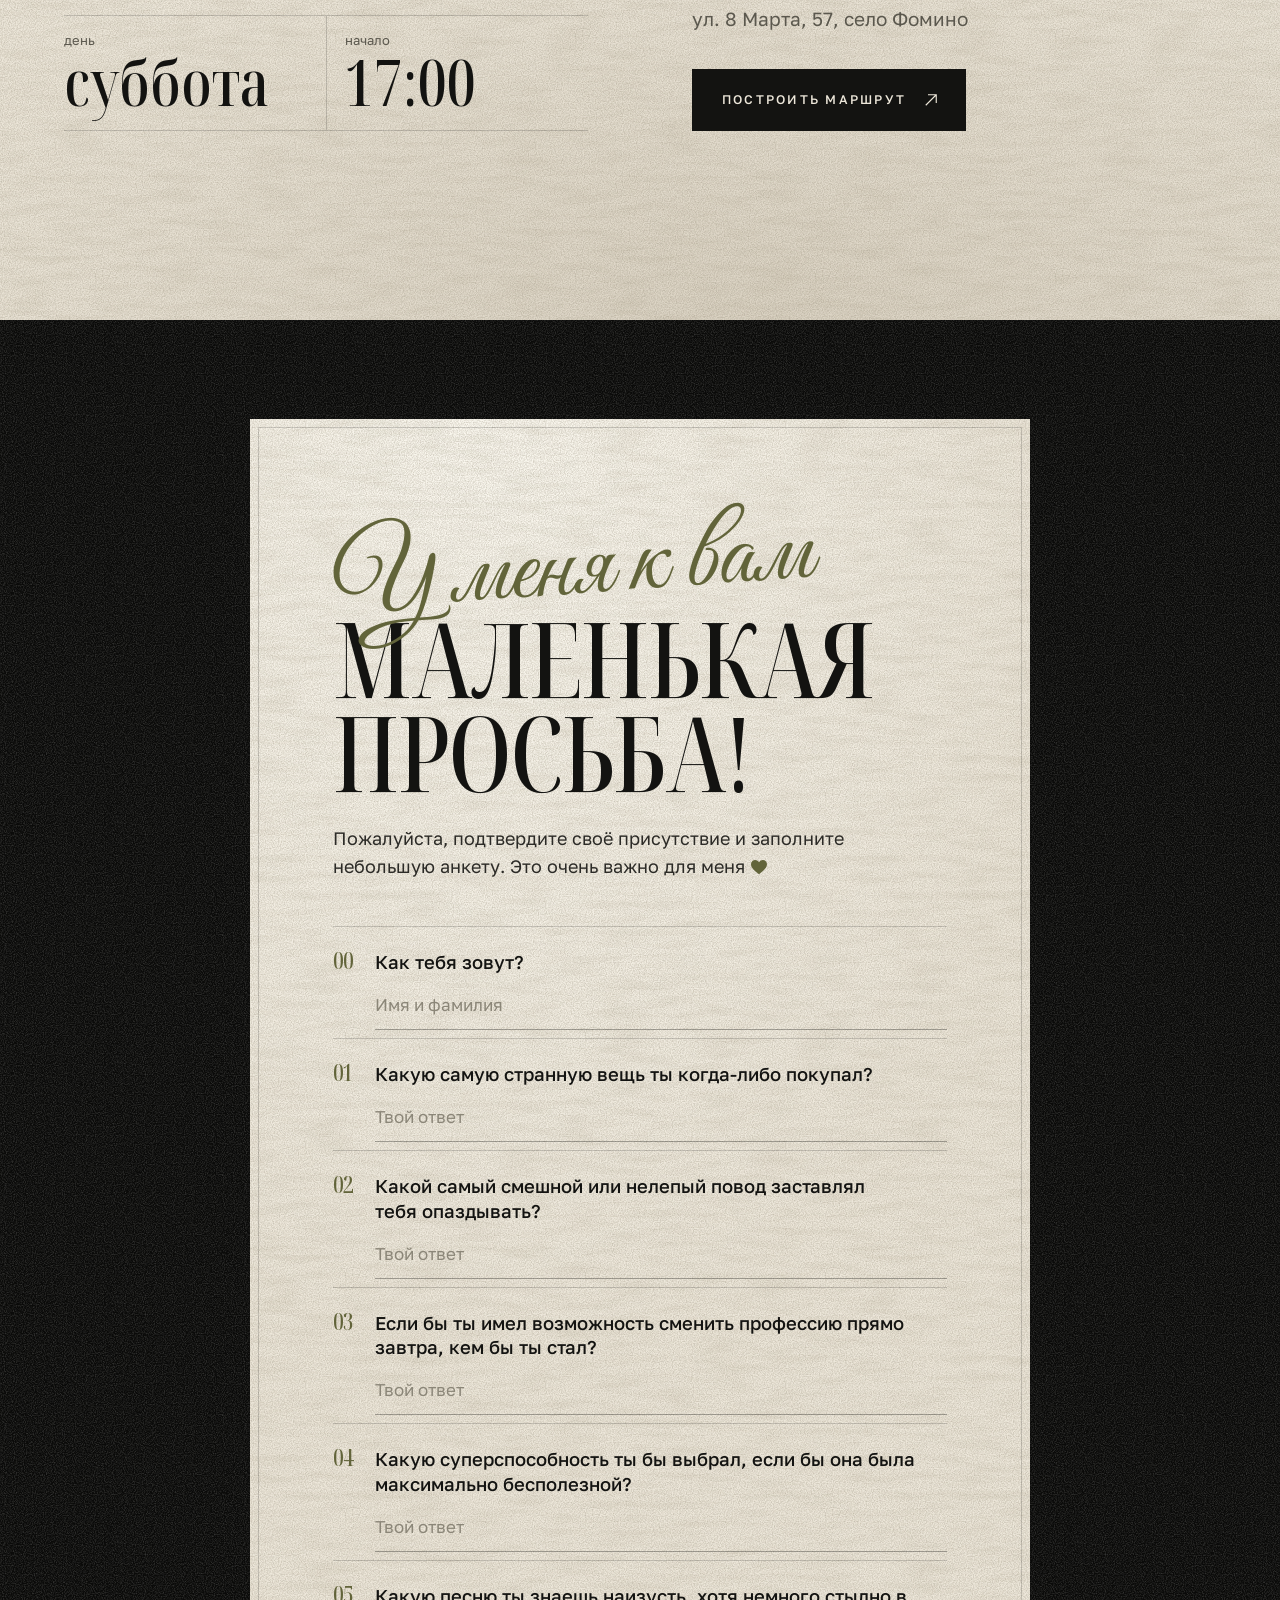
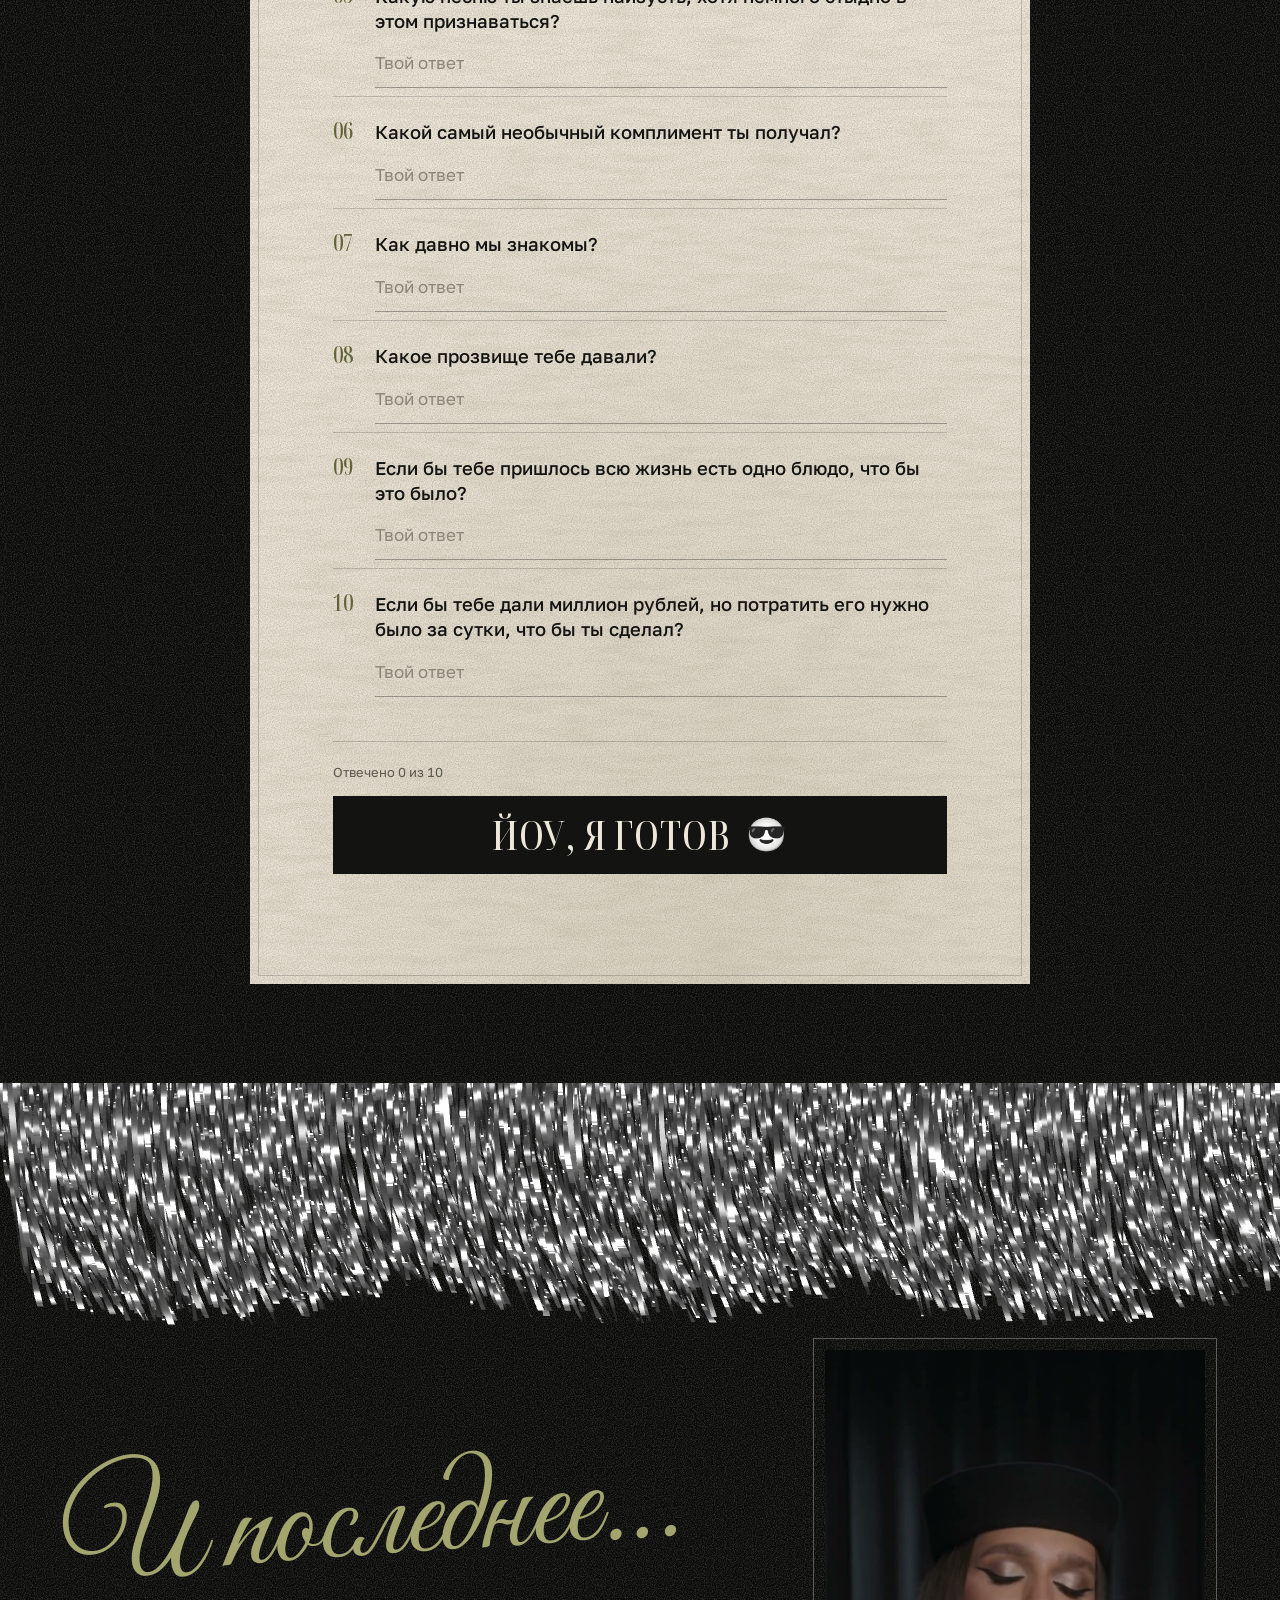
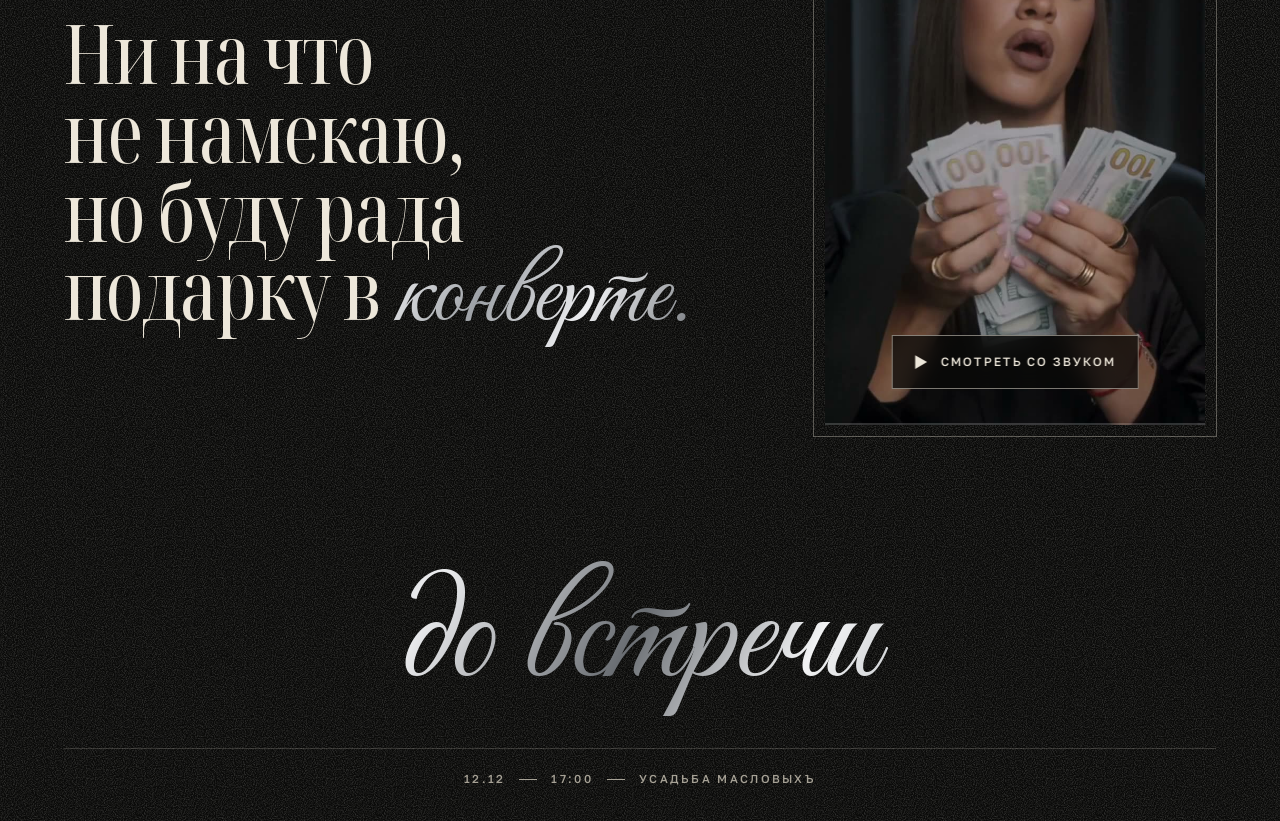
==== commit cfec0a23: "Перенос в репозиторий AshAlchemist/party-invite - сайт пересобран с адресом https://ashalchemist.git" ====
--- a/docs/index.html
+++ b/docs/index.html
@@ -10,7 +10,7 @@
 <meta property="og:type" content="website">
 <meta property="og:title" content="Это моя вечеринка">
 <meta property="og:description" content="12 декабря · суббота · 17:00 · Усадьба МасловыхЪ">
-<meta property="og:image" content="https://pitcher2029-jpg.github.io/party-invite/assets/img/og.jpg">
+<meta property="og:image" content="https://ashalchemist.github.io/party-invite/assets/img/og.jpg">
 <meta name="twitter:card" content="summary_large_image">
 <link rel="icon" href="data:image/svg+xml,%3Csvg xmlns='http://www.w3.org/2000/svg' viewBox='0 0 32 32'%3E%3Crect width='32' height='32' fill='%230A0A09'/%3E%3Ccircle cx='16' cy='17' r='10' fill='%23C6C9CC'/%3E%3Cpath d='M6 17h20M8 12h16M8 22h16M16 7v20M11 8v18M21 8v18' stroke='%230A0A09' stroke-width='1'/%3E%3Cpath d='M16 0v7' stroke='%23C6C9CC'/%3E%3C/svg%3E">
 <link rel="preload" href="assets/fonts/noto-serif-display-normal-cyrillic.woff2" as="font" type="font/woff2" crossorigin>
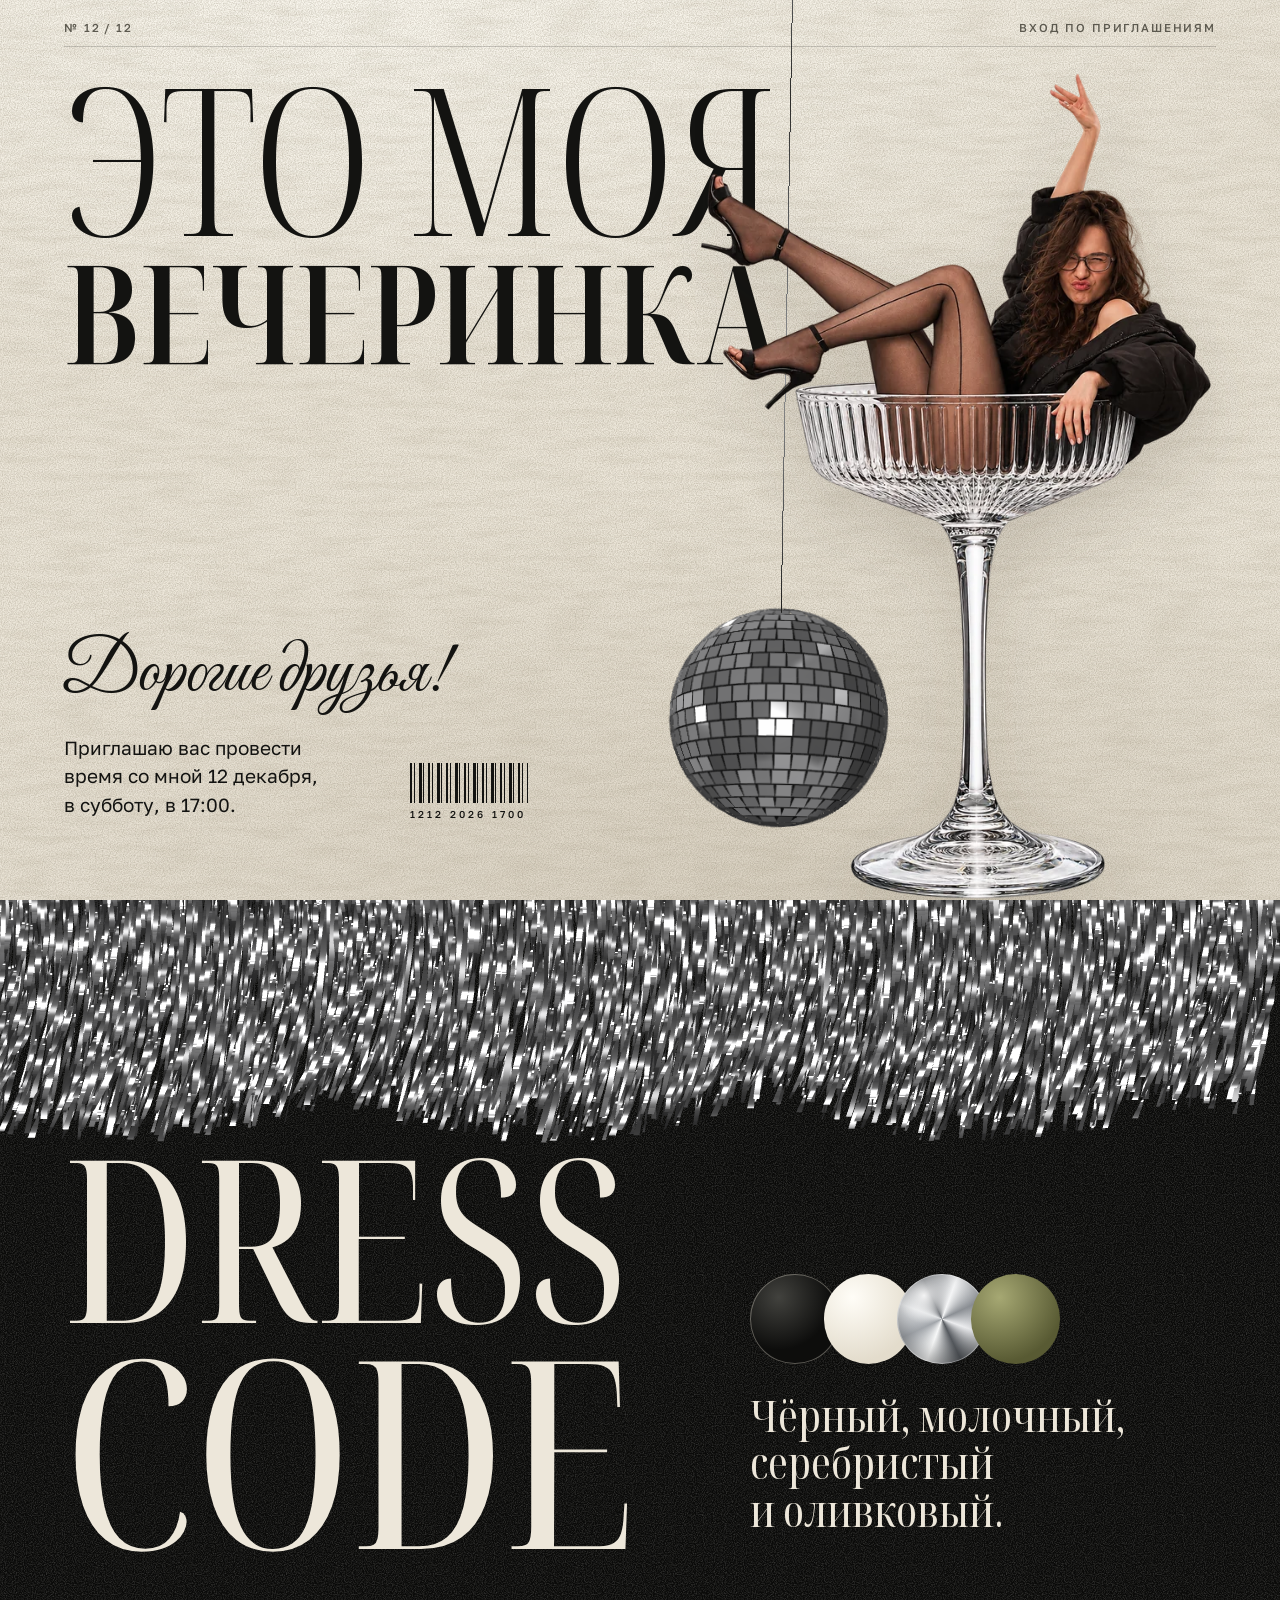
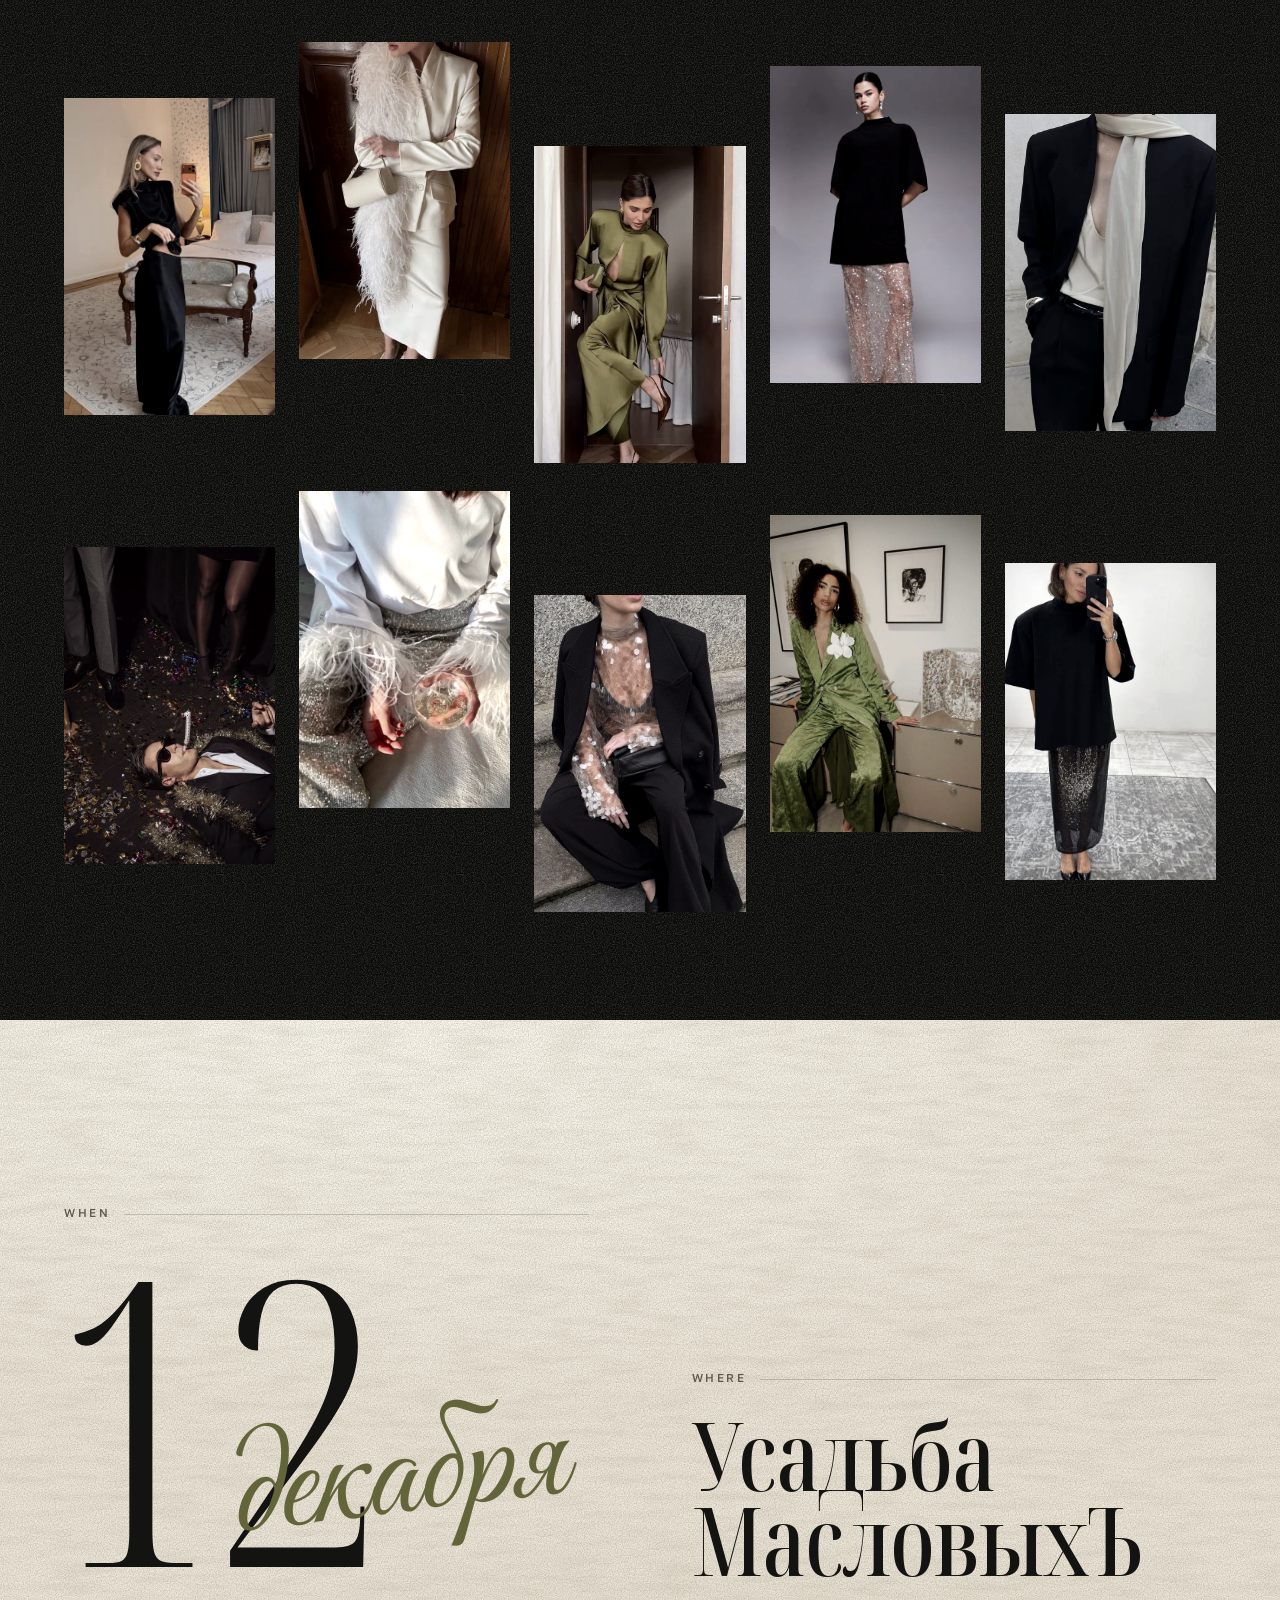
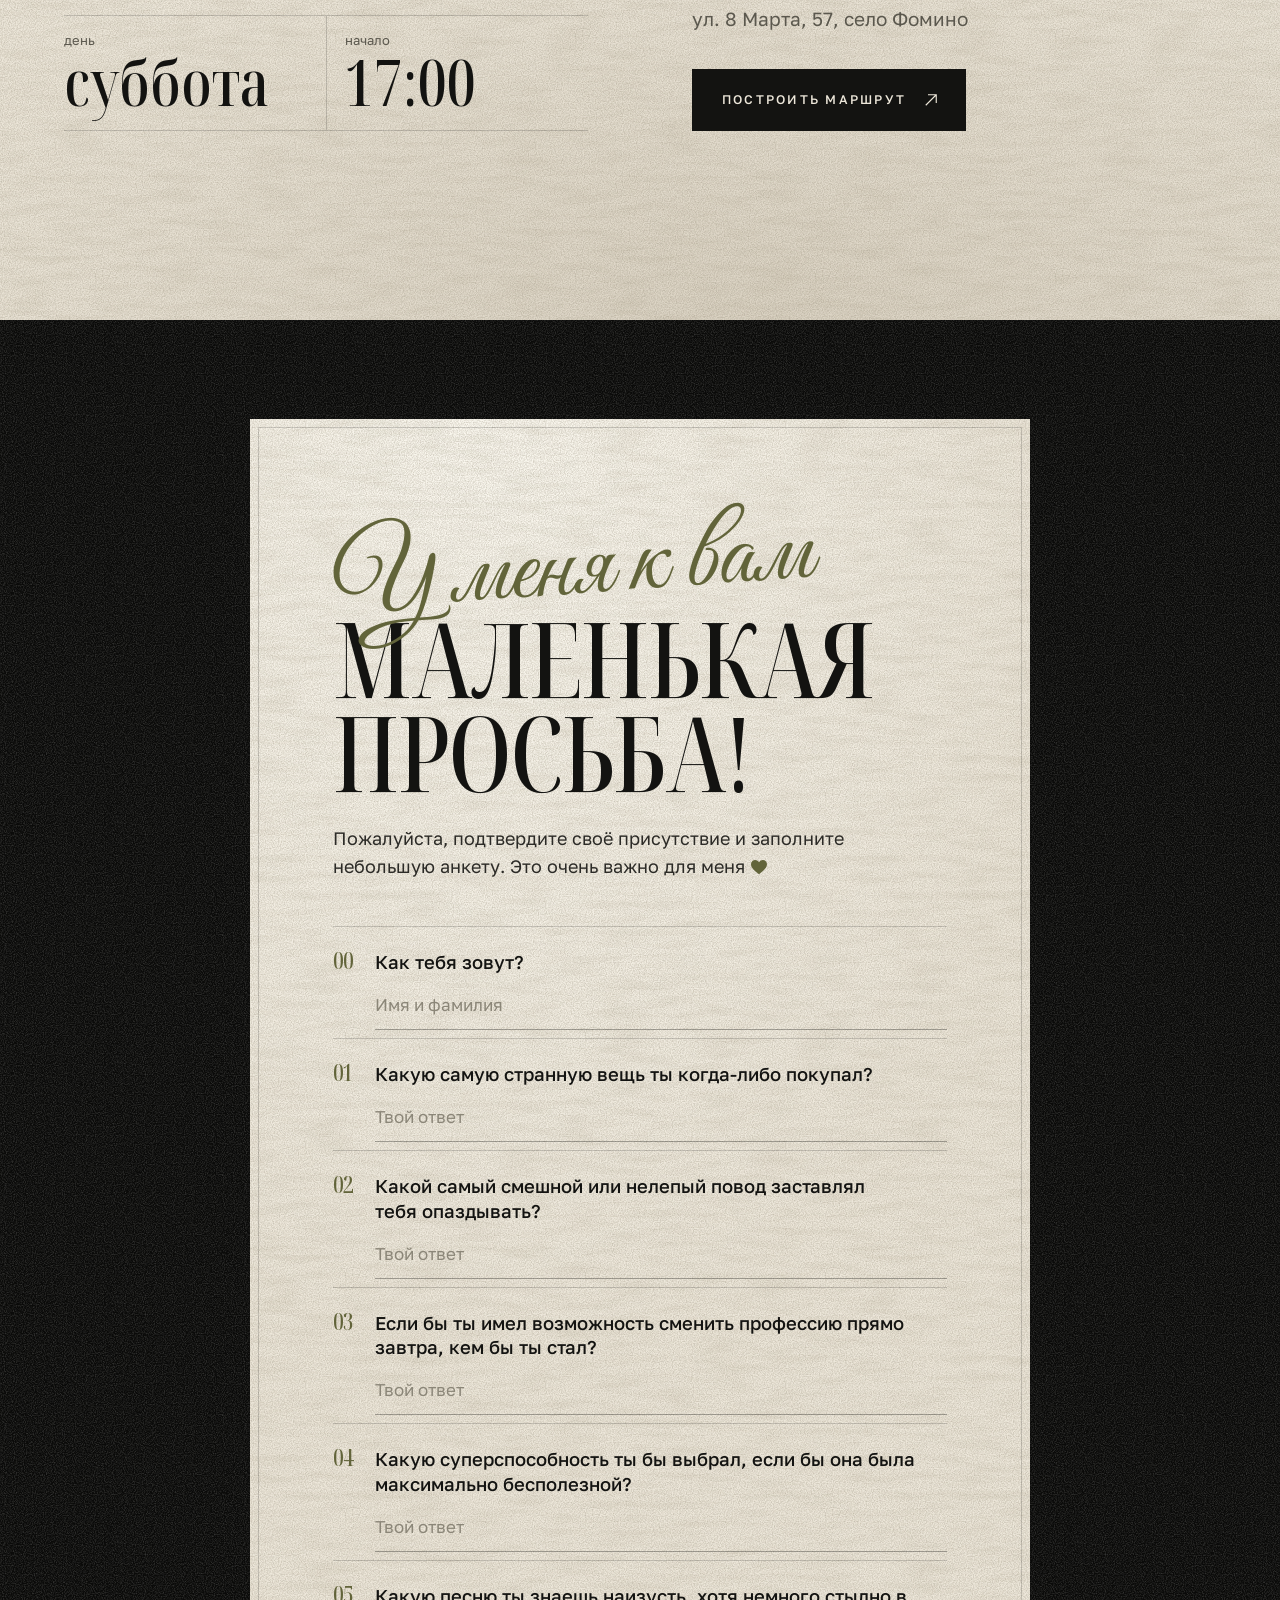
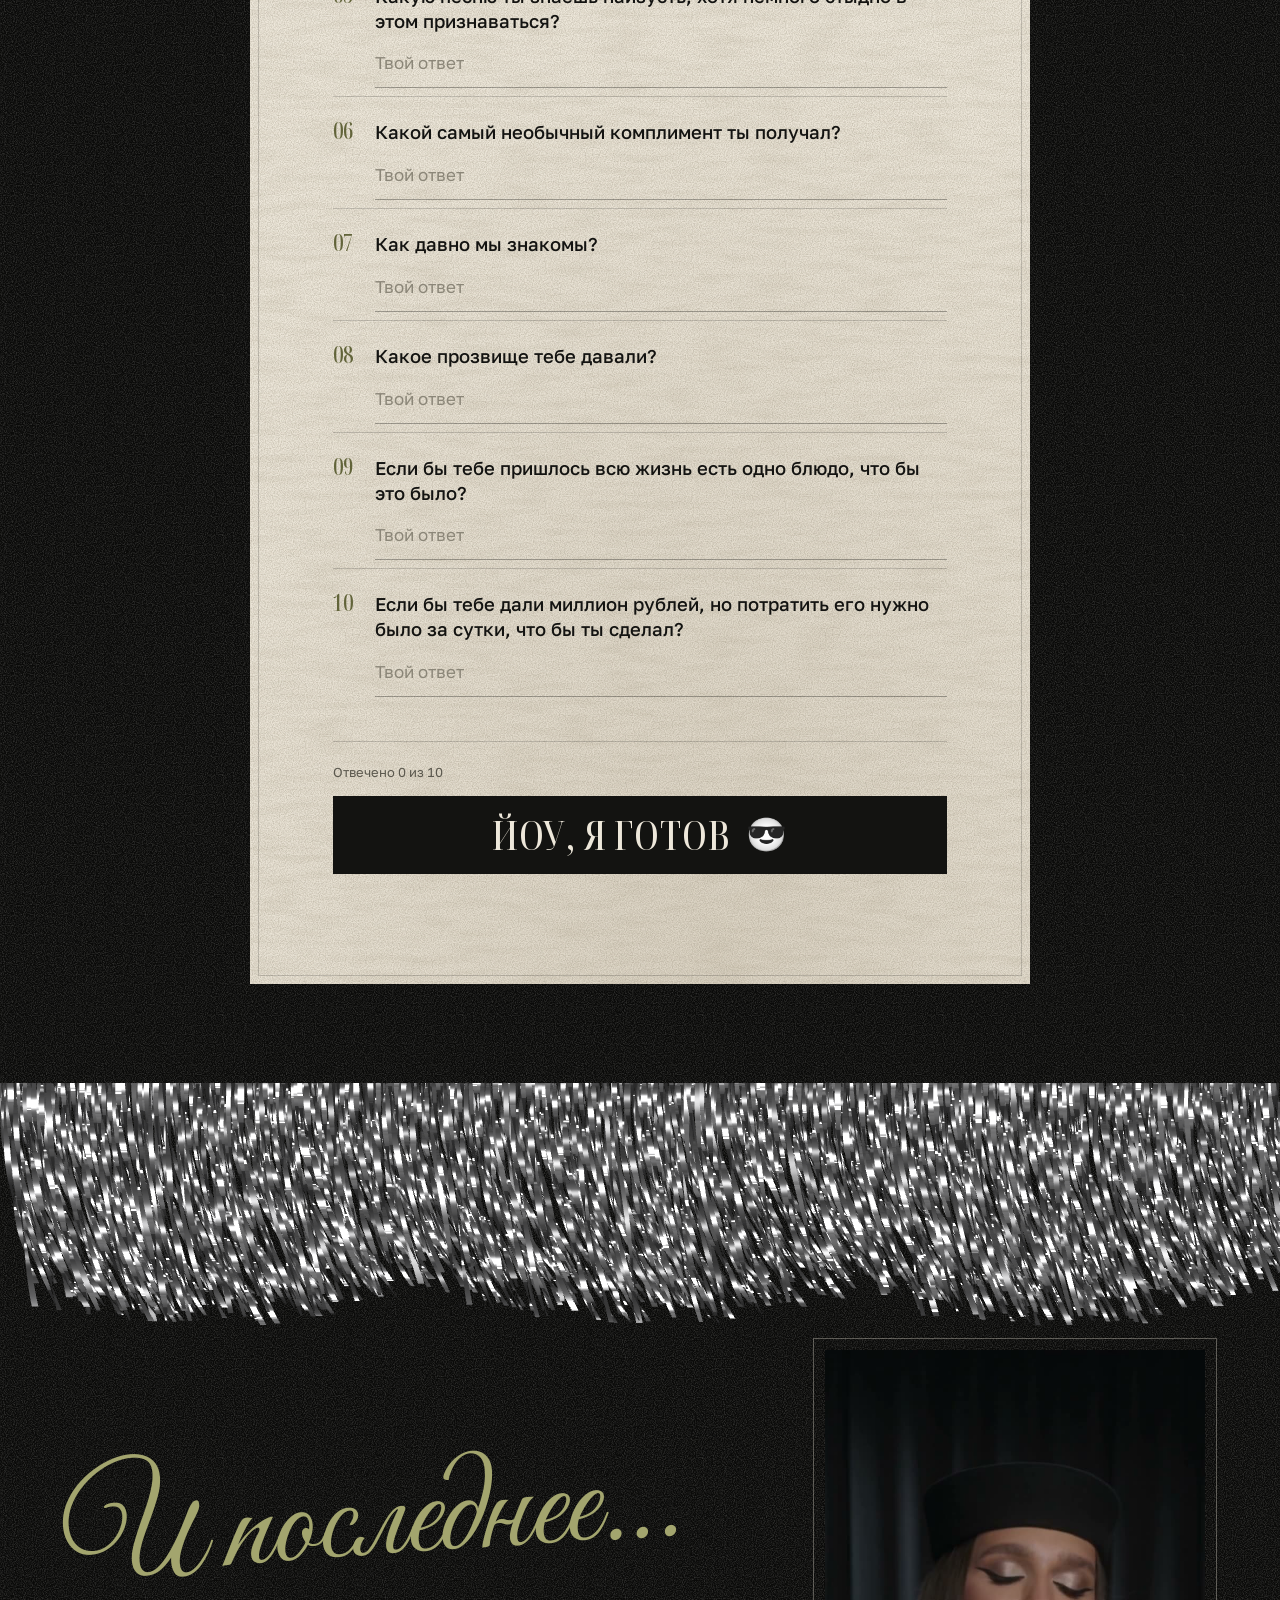
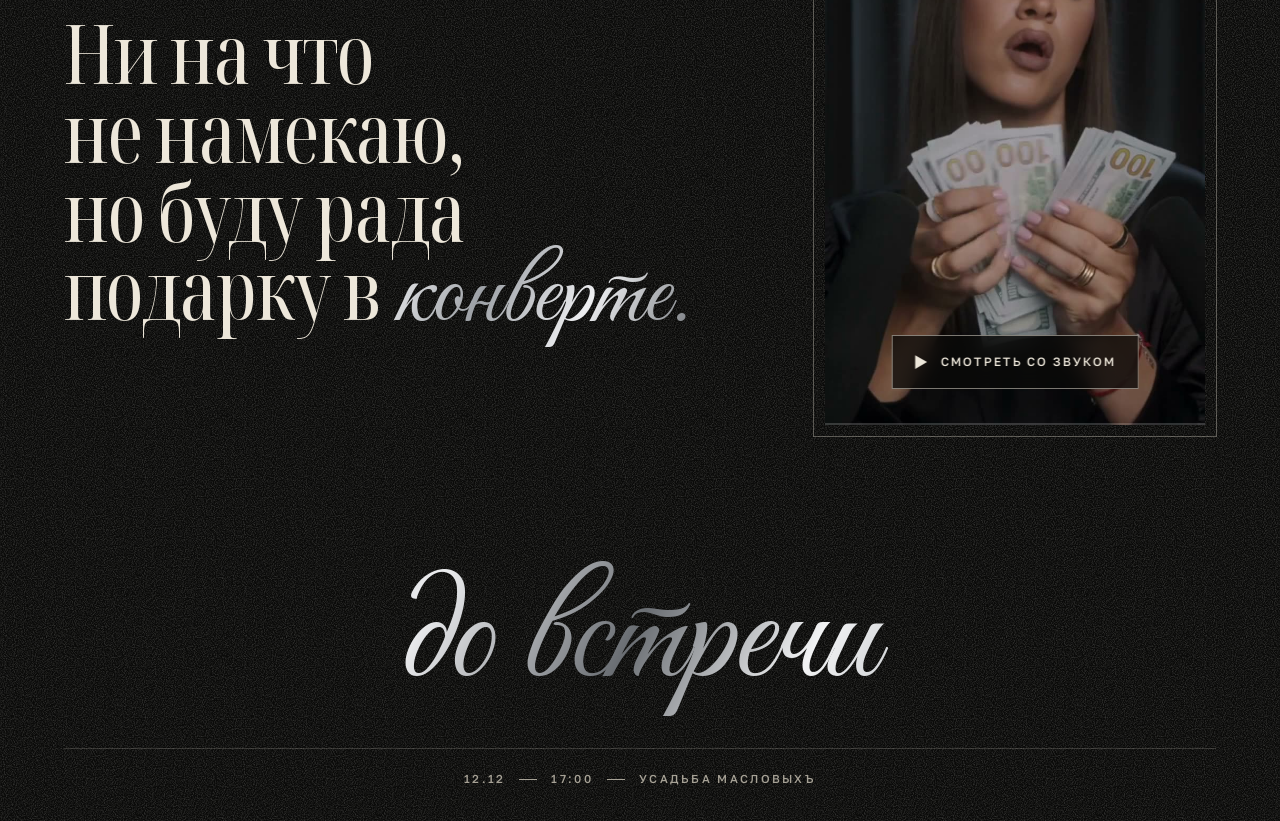
==== commit 0b7a19b0: "Анкета подключена к Google Таблице - src/index.html: PARTY.endpoint — веб-приложение Apps Script вла" ====
--- a/docs/index.html
+++ b/docs/index.html
@@ -323,7 +323,7 @@
      endpoint — адрес веб-приложения Google Apps Script (…/exec), куда уходят анкеты.
      Пока он пустой, анкета работает в режиме показа: ответы остаются только в браузере гостя. */
   window.PARTY = {
-    endpoint: '',
+    endpoint: 'https://script.google.com/macros/s/AKfycbyGvcc-uDwdMopV4oHs3870N_-2Yuw0A3S8hV-Q5lmT01uVmYvLAteZvdWWvyfVXA5oPQ/exec',
     env: 'assets/img/env.jpg'
   };
 </script>
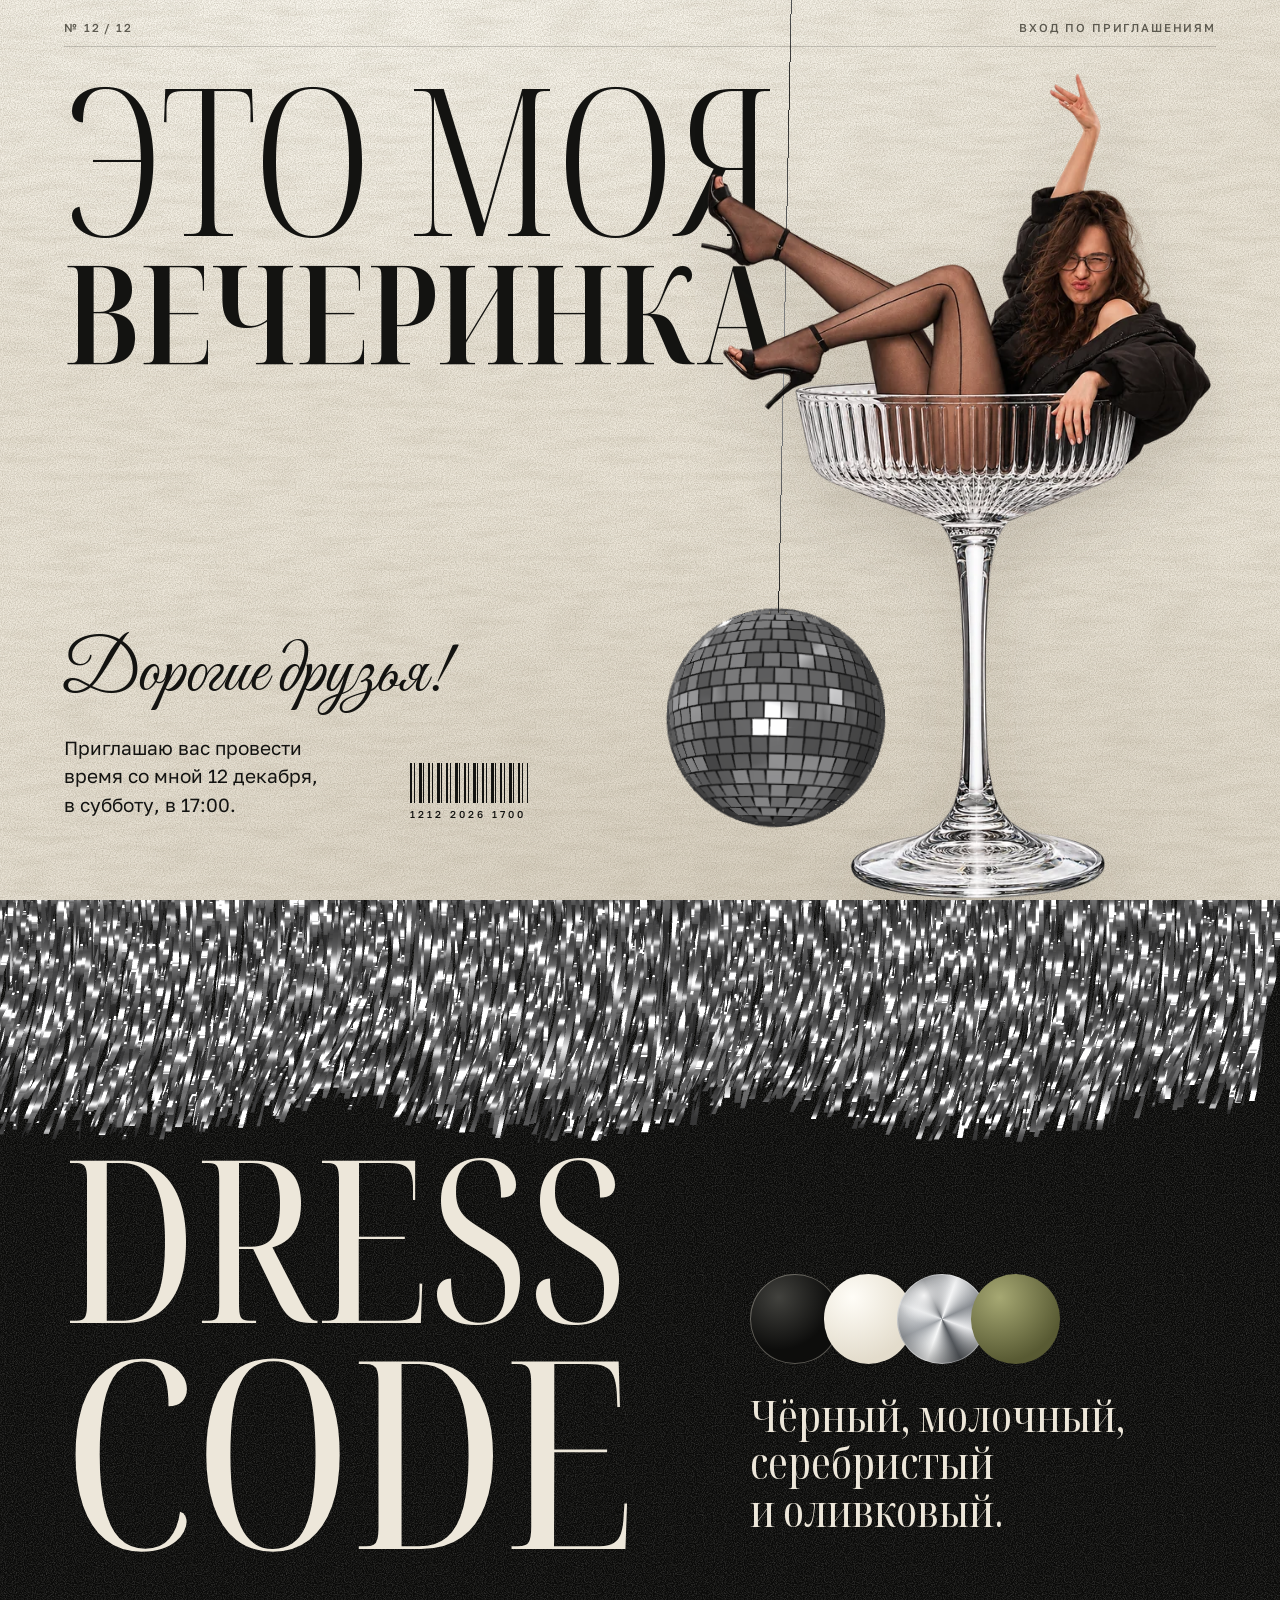
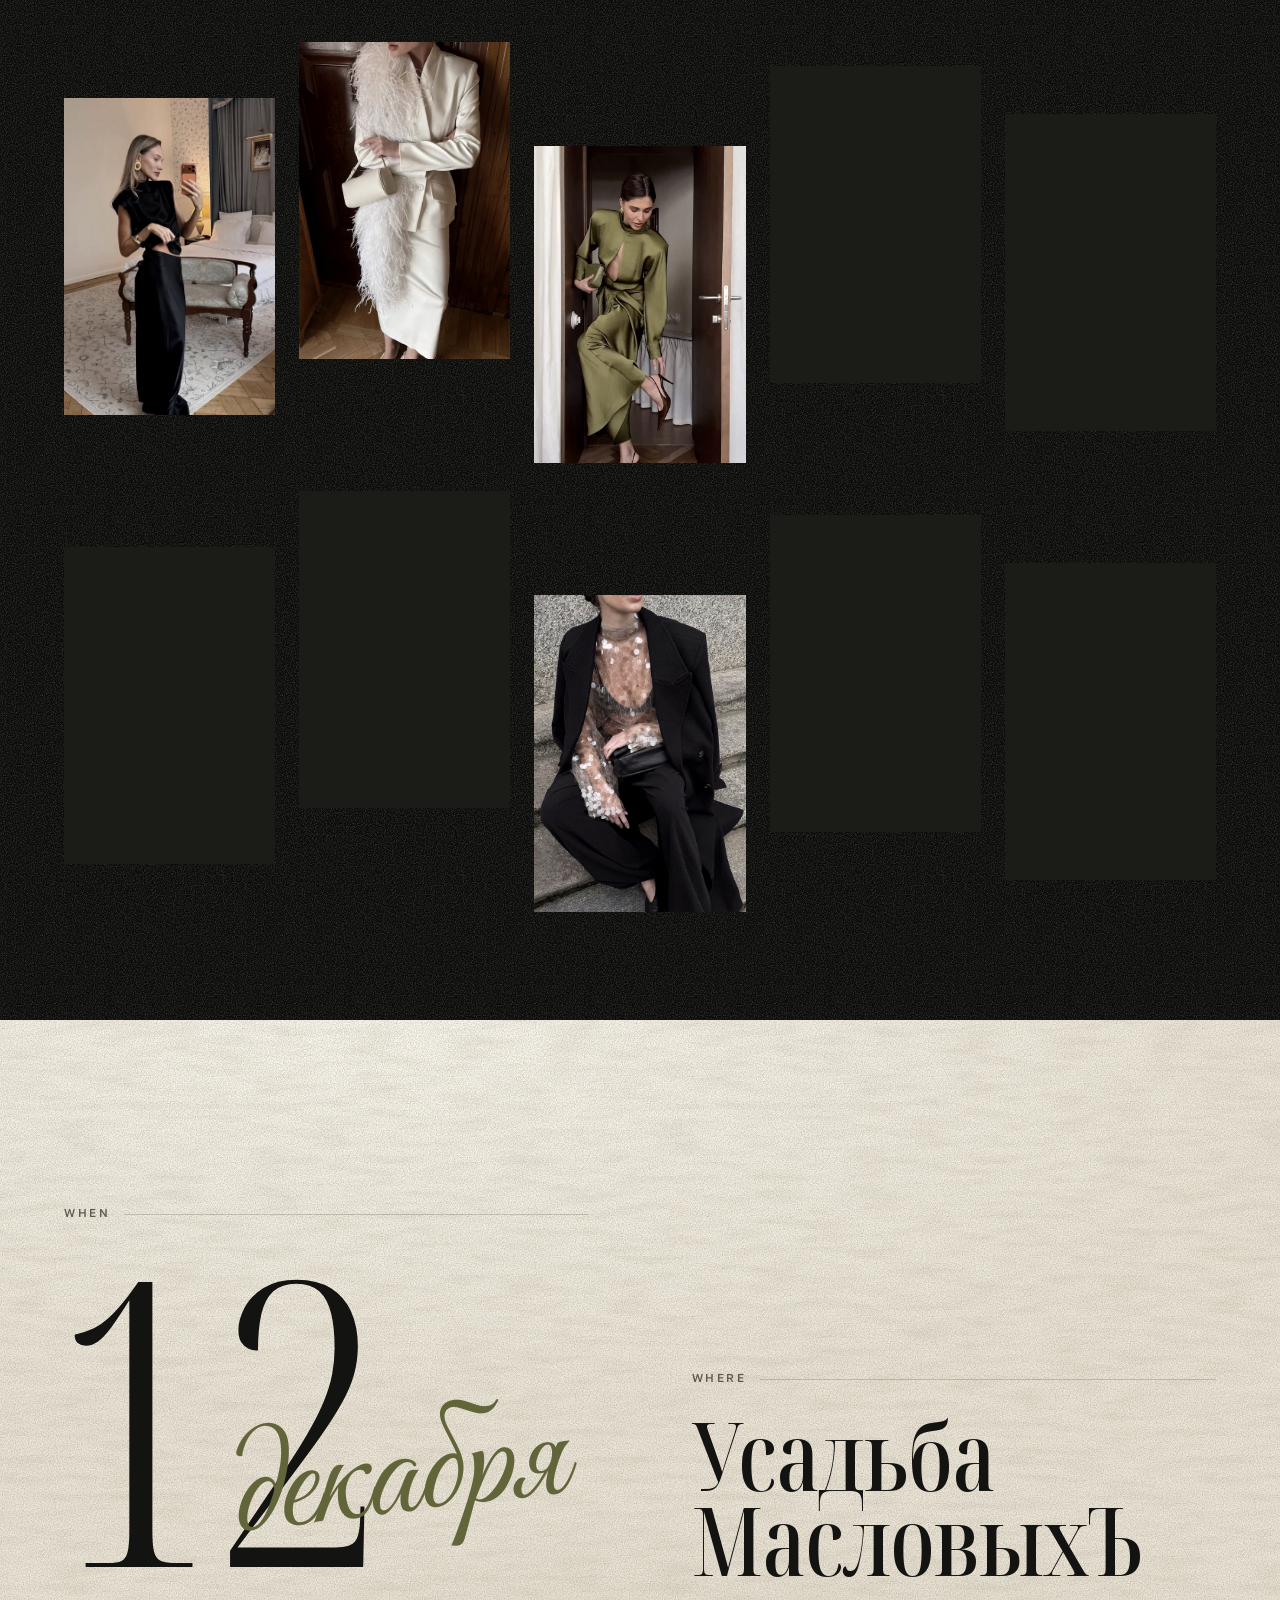
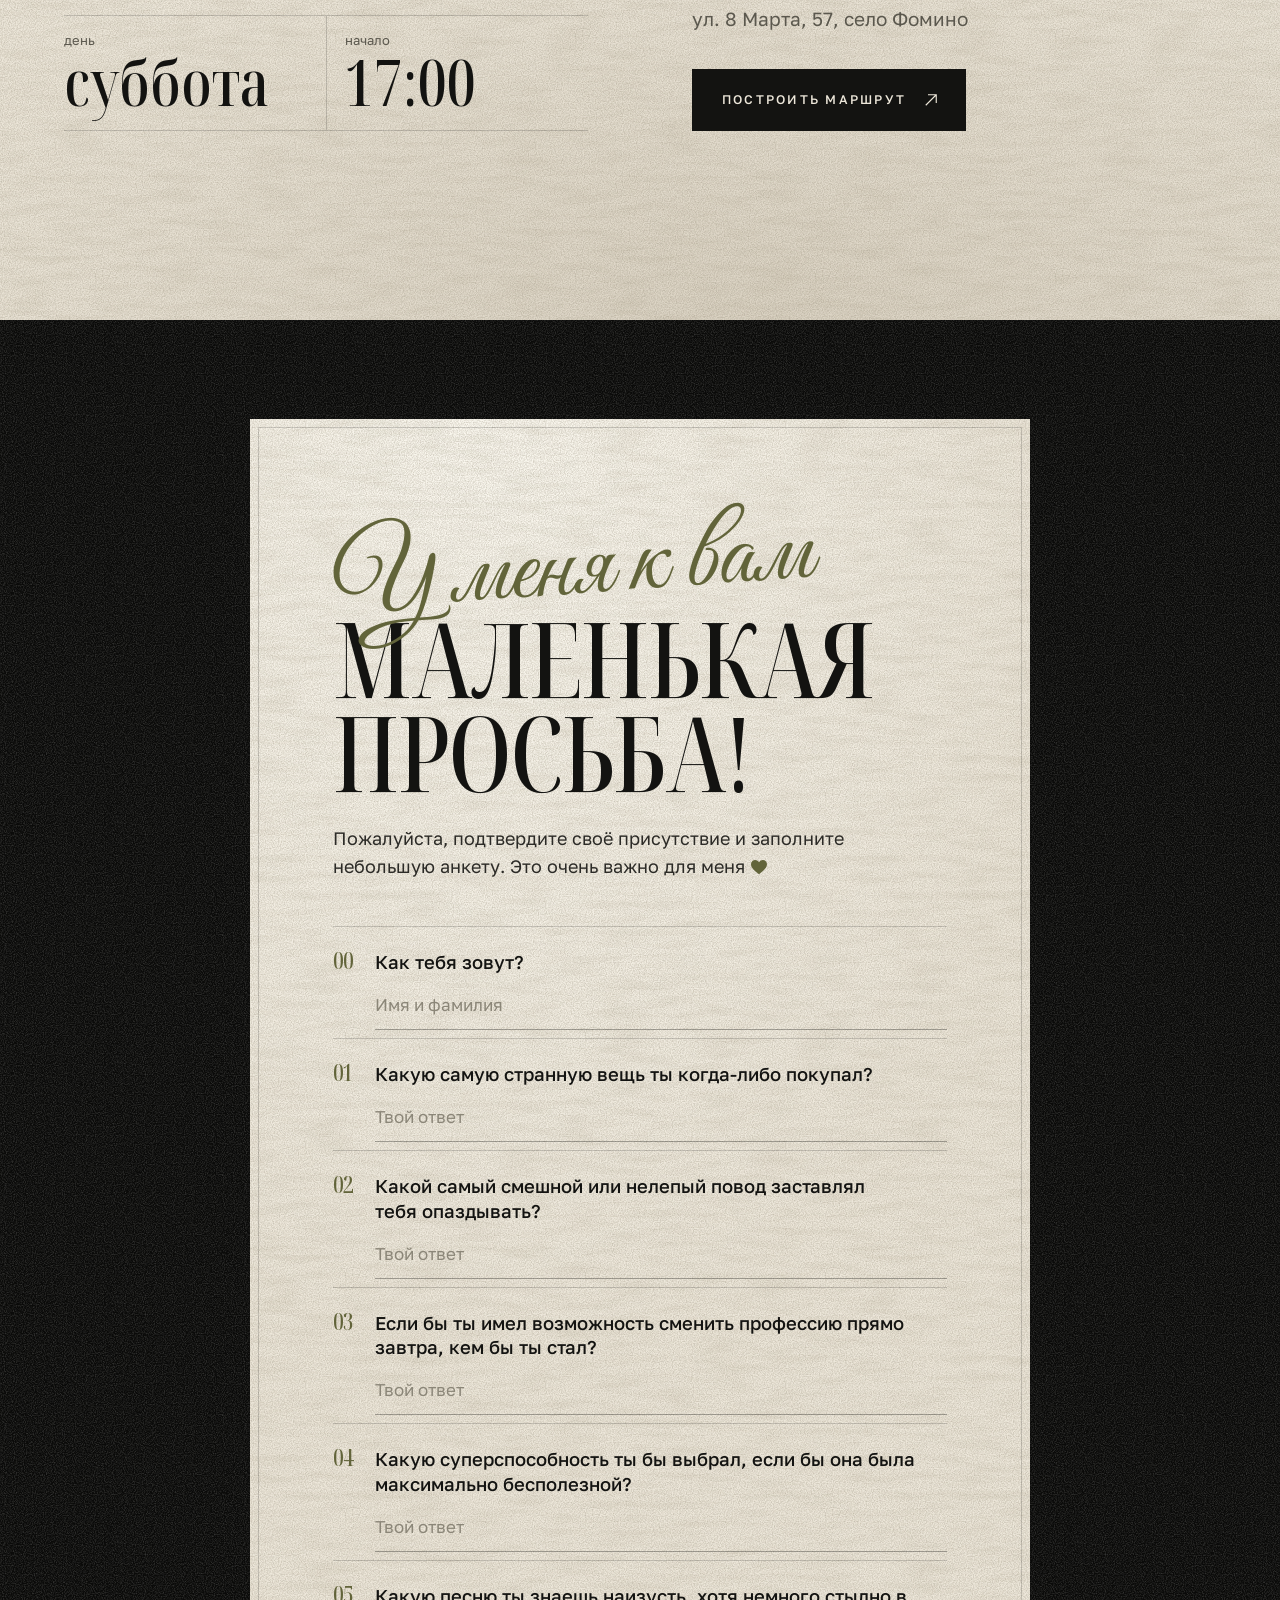
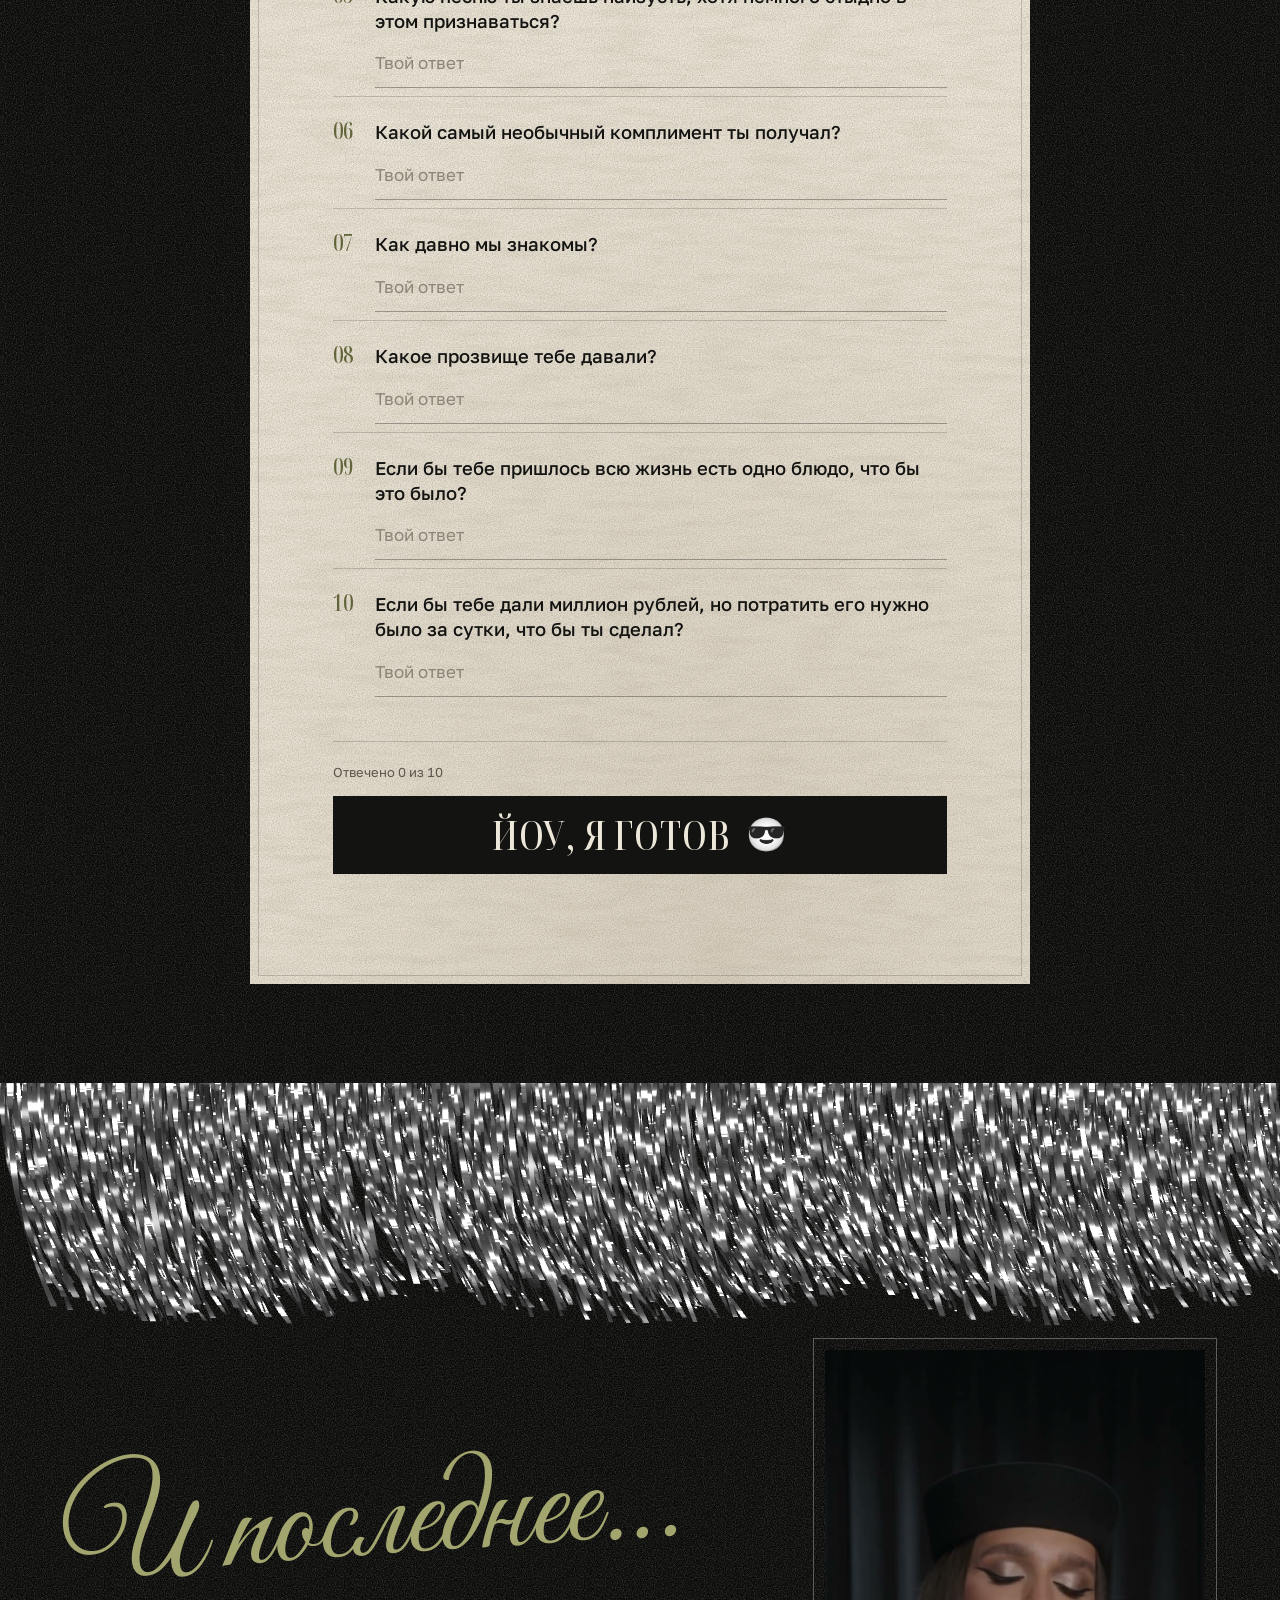
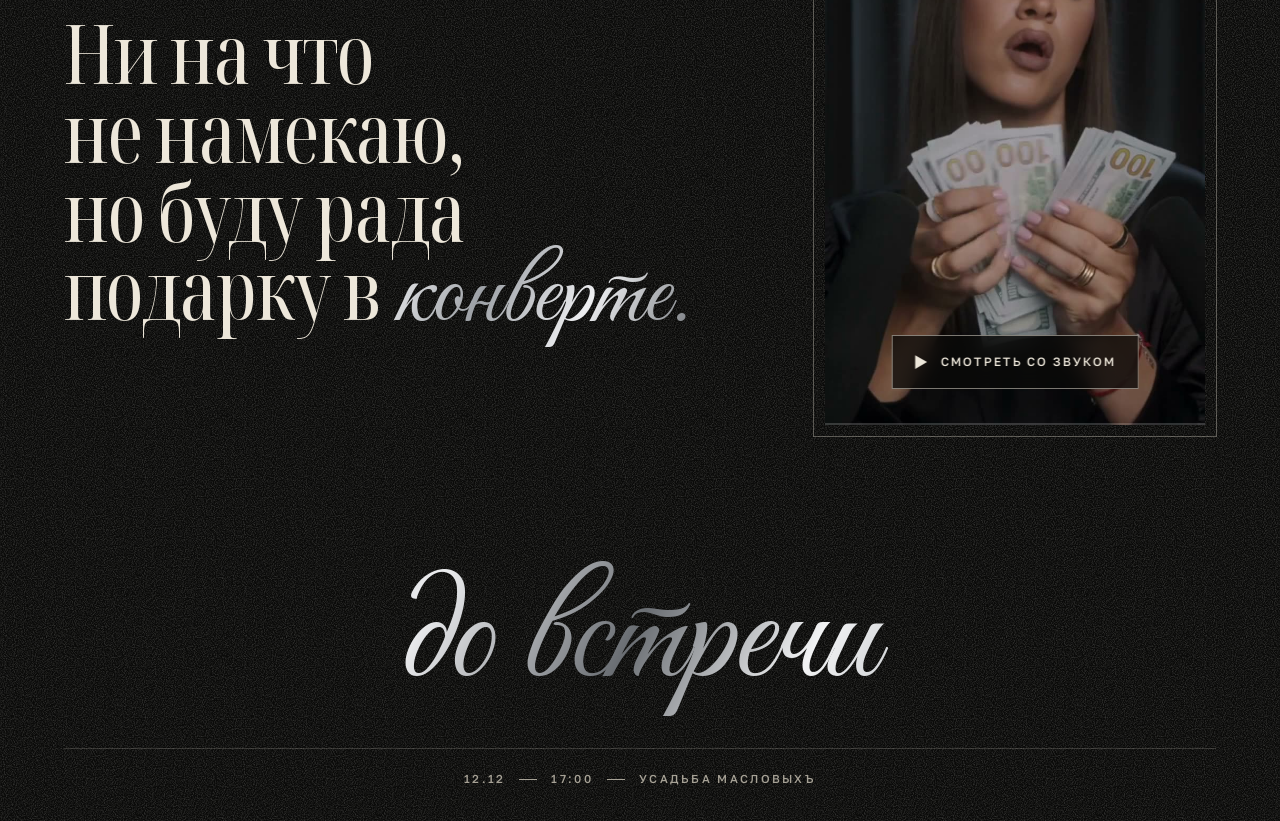
==== commit 5680543c: "Домен elizaveta-alimpieva.ru - docs/CNAME с именем домена - сайт пересобран с адресом https://elizav" ====
--- a/docs/index.html
+++ b/docs/index.html
@@ -10,7 +10,7 @@
 <meta property="og:type" content="website">
 <meta property="og:title" content="Это моя вечеринка">
 <meta property="og:description" content="12 декабря · суббота · 17:00 · Усадьба МасловыхЪ">
-<meta property="og:image" content="https://ashalchemist.github.io/party-invite/assets/img/og.jpg">
+<meta property="og:image" content="https://elizaveta-alimpieva.ru/assets/img/og.jpg">
 <meta name="twitter:card" content="summary_large_image">
 <link rel="icon" href="data:image/svg+xml,%3Csvg xmlns='http://www.w3.org/2000/svg' viewBox='0 0 32 32'%3E%3Crect width='32' height='32' fill='%230A0A09'/%3E%3Ccircle cx='16' cy='17' r='10' fill='%23C6C9CC'/%3E%3Cpath d='M6 17h20M8 12h16M8 22h16M16 7v20M11 8v18M21 8v18' stroke='%230A0A09' stroke-width='1'/%3E%3Cpath d='M16 0v7' stroke='%23C6C9CC'/%3E%3C/svg%3E">
 <link rel="preload" href="assets/fonts/noto-serif-display-normal-cyrillic.woff2" as="font" type="font/woff2" crossorigin>
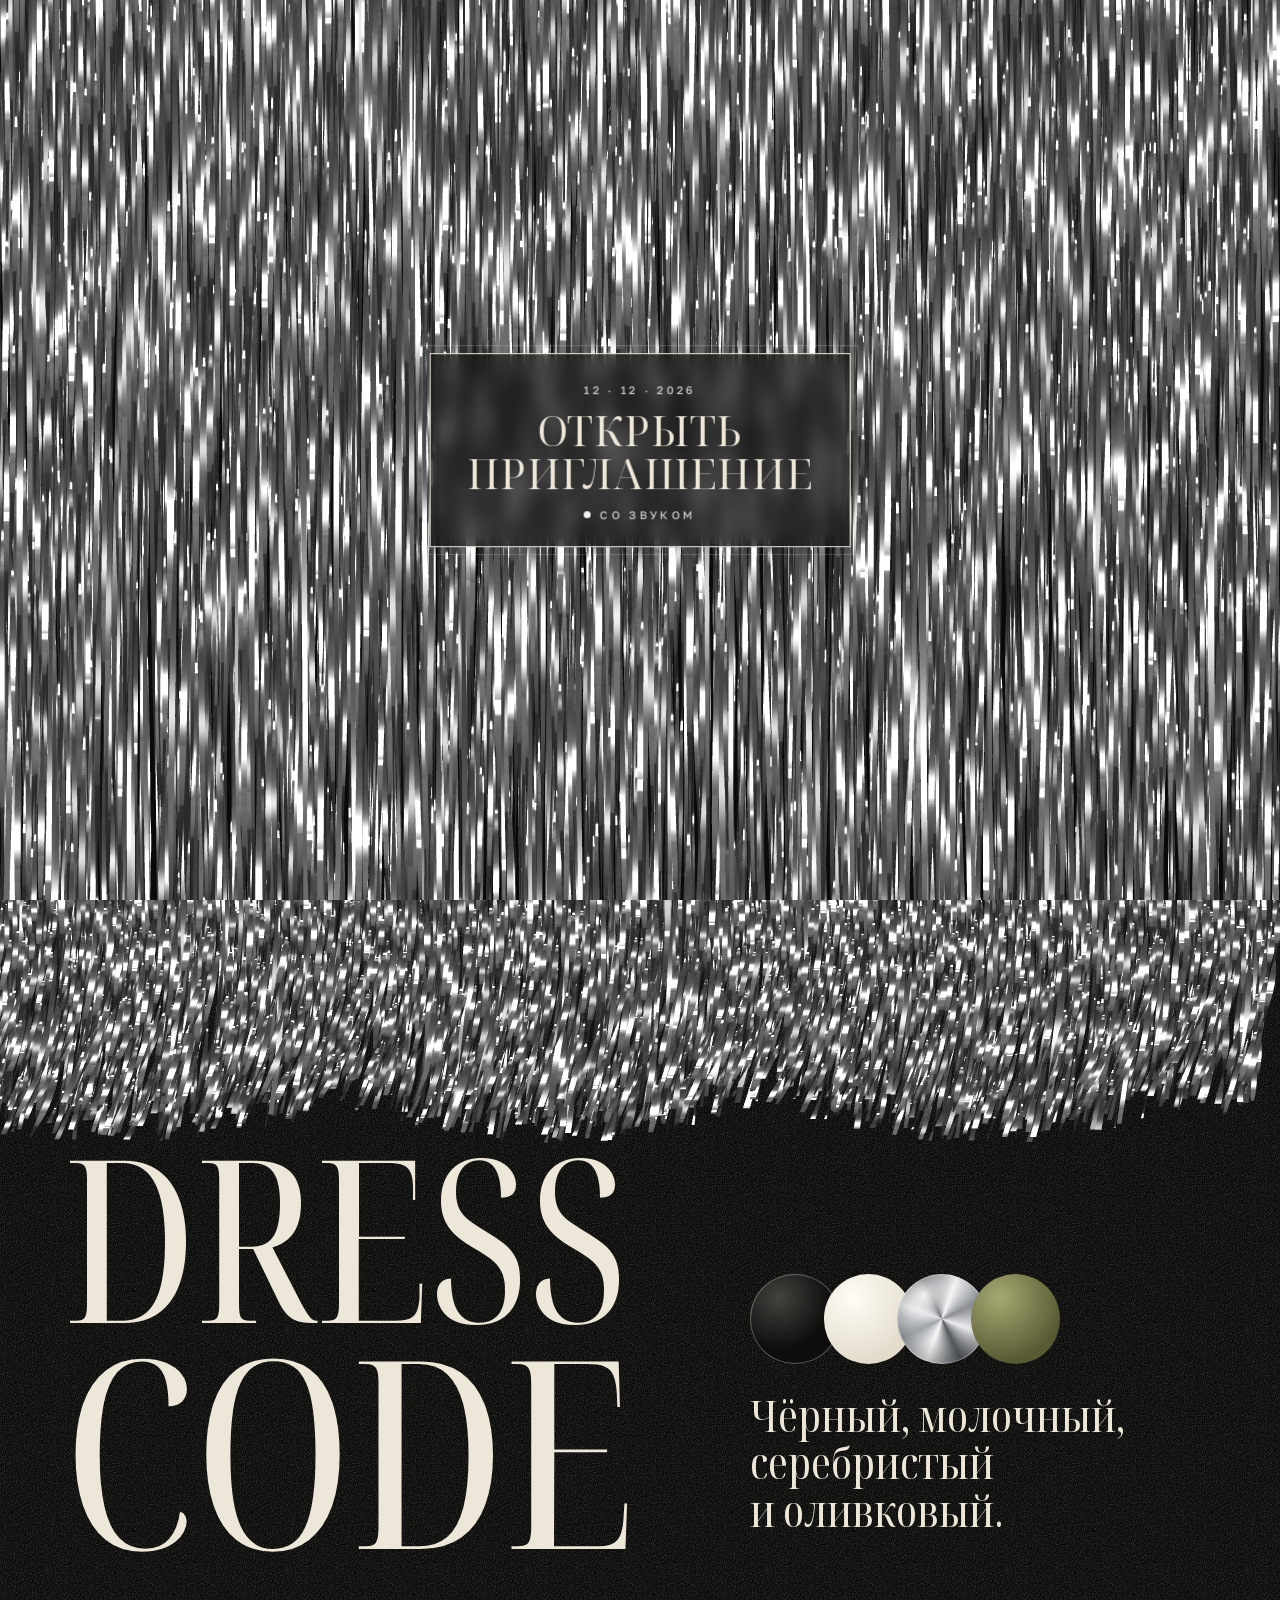
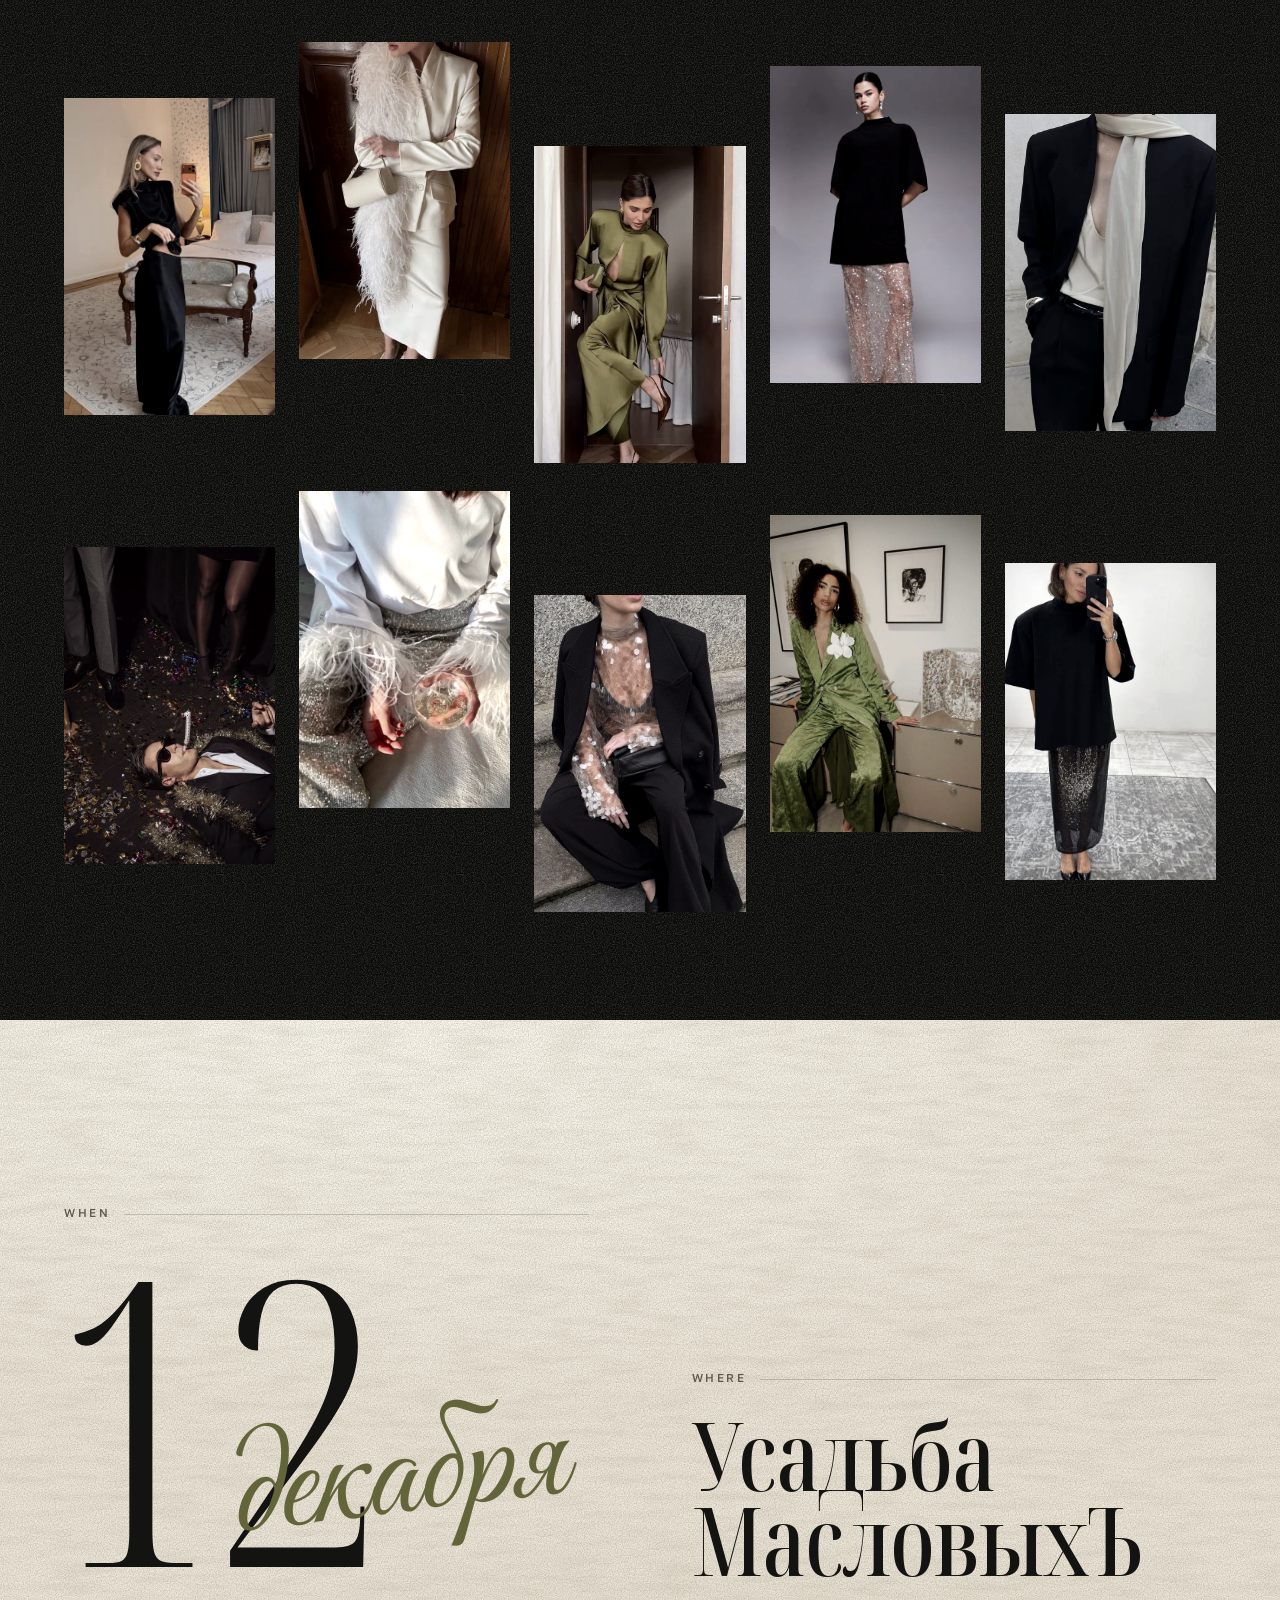
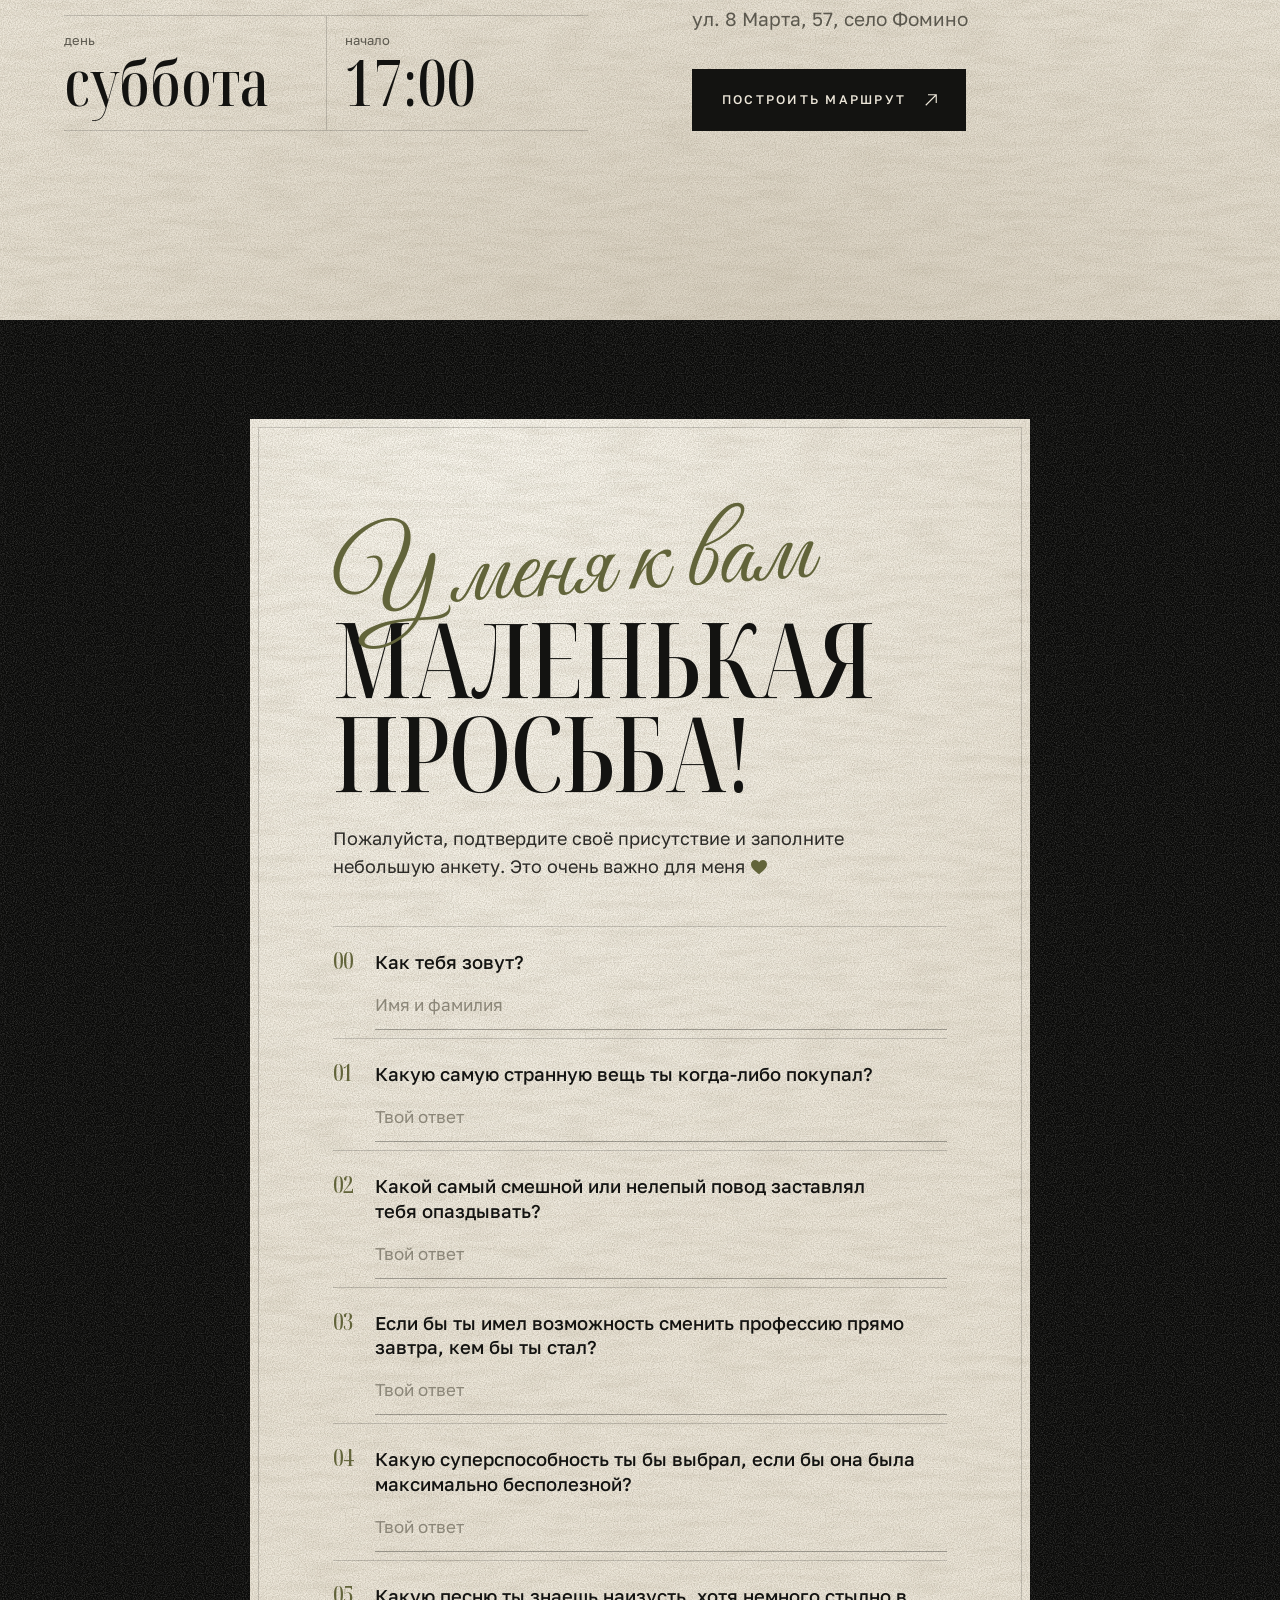
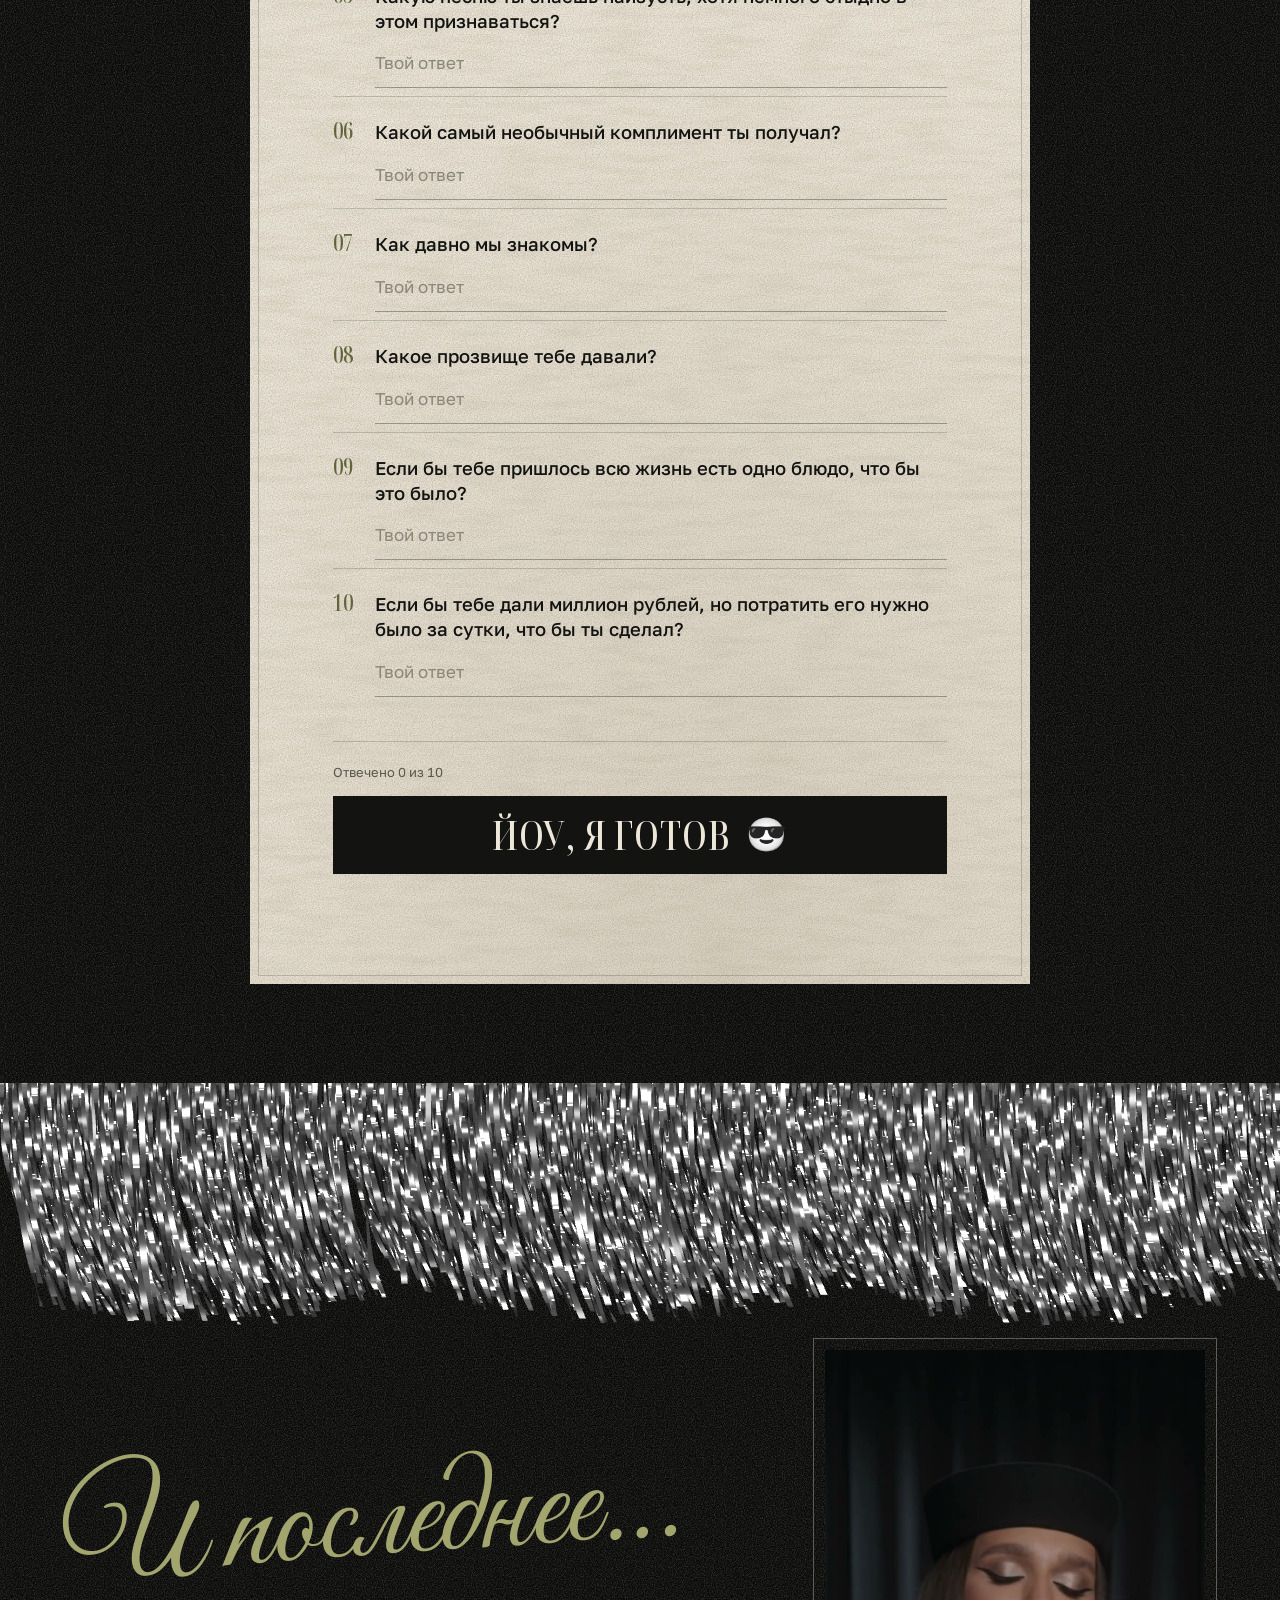
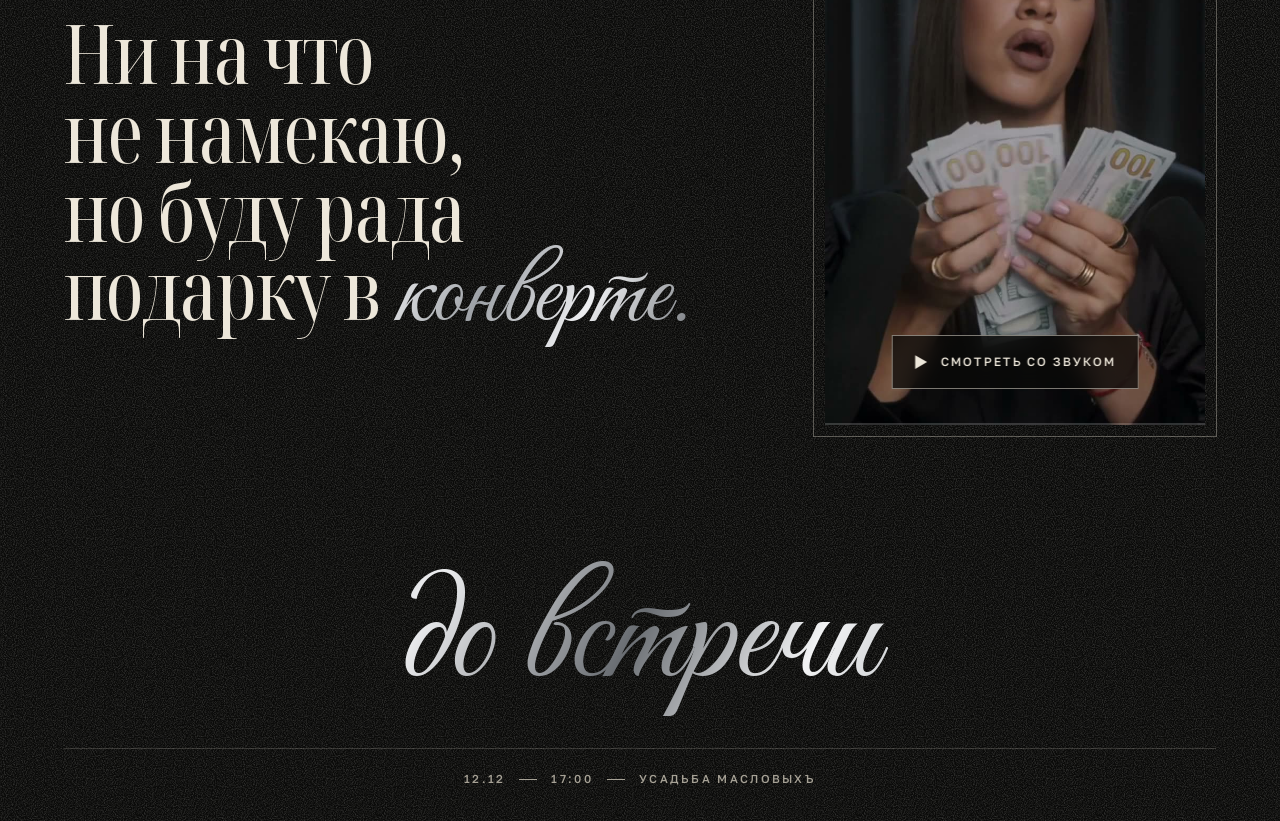
==== commit e9fddd63: "Музыка: трек с 0:20 при раскрытии занавеса, затухание под видео - занавес раскрывается по касанию «О" ====
--- a/docs/index.html
+++ b/docs/index.html
@@ -75,6 +75,28 @@
 .intro{position:fixed;inset:0;z-index:300;background:var(--black)}
 html:not(.js) .intro{display:none}
 .intro__fringe{display:block;width:100%;height:100%}
+/* кнопка «Открыть приглашение» на занавесе: касание даёт браузеру право включить звук */
+.intro__go{position:absolute;left:50%;top:50%;translate:-50% -50%;display:grid;justify-items:center;gap:14px;width:max-content;min-width:min(80vw,340px);max-width:94vw;padding:30px 36px 26px;border:1px solid rgba(237,231,218,.42);border-radius:0;background:rgba(10,10,9,.58);-webkit-backdrop-filter:blur(8px);backdrop-filter:blur(8px);color:var(--milk);cursor:pointer;opacity:0;transition:opacity .9s var(--ease),border-color .3s}
+.intro__go::after{content:'';position:absolute;inset:-9px;border:1px solid rgba(237,231,218,.24);pointer-events:none;animation:introRing 2.6s var(--ease) infinite}
+.intro__go[hidden]{display:none}
+.intro.is-ready .intro__go{opacity:1}
+.intro__go:hover,.intro__go:focus-visible{border-color:var(--milk);outline:none}
+.intro__kicker,.intro__hint{font:500 11px/1 var(--sans);letter-spacing:.3em;text-transform:uppercase;color:var(--silver)}
+.intro__label{font:400 clamp(30px,8.4vw,42px)/1.02 var(--serif);text-transform:uppercase;letter-spacing:.01em;text-align:center}
+.intro__hint{display:flex;align-items:center;gap:9px}
+.intro__hint i{width:7px;height:7px;border-radius:50%;background:var(--silver-hi);animation:introDot 1.6s ease-in-out infinite}
+@keyframes introRing{0%{opacity:.9;transform:scale(1)}100%{opacity:0;transform:scale(1.07,1.1)}}
+@keyframes introDot{0%,100%{opacity:.35}50%{opacity:1}}
+/* переключатель музыки: тонкий круг с «эквалайзером», виден на светлых и тёмных листах */
+.sound{position:fixed;right:max(14px,env(safe-area-inset-right));bottom:max(14px,env(safe-area-inset-bottom));z-index:150;display:flex;align-items:center;justify-content:center;gap:3px;width:44px;height:44px;padding:0;border:1px solid currentColor;border-radius:50%;background:transparent;color:#fff;mix-blend-mode:difference;cursor:pointer}
+.sound i{width:2px;height:14px;background:currentColor;transform:scaleY(.22);transform-origin:50% 100%;transition:transform .4s var(--ease)}
+.sound.is-on i{animation:eq 1.1s ease-in-out infinite}
+.sound.is-on i:nth-child(2){animation-delay:-.45s}
+.sound.is-on i:nth-child(3){animation-delay:-.8s}
+.sound.is-on i:nth-child(4){animation-delay:-.2s}
+.sound[hidden]{display:none}
+@keyframes eq{0%,100%{transform:scaleY(.3)}50%{transform:scaleY(1)}}
+@media (prefers-reduced-motion:reduce){.intro__go::after,.intro__hint i{animation:none}.sound.is-on i{animation:none;transform:scaleY(.8)}}
 .intro.is-plain{background:repeating-linear-gradient(90deg,#0c0c0b 0 3px,#8f9398 3px 5px,#e9eaec 5px 6px,#55595d 6px 9px,#0c0c0b 9px 11px)}
 .flash{position:fixed;inset:0;z-index:310;background:#fff;opacity:0;pointer-events:none}
 
@@ -331,10 +353,19 @@
 <body>
 
 <!-- Занавес: серебряная бахрома на входе -->
-<div class="intro" id="intro" aria-hidden="true">
-  <canvas class="intro__fringe" id="curtain"></canvas>
+<div class="intro" id="intro">
+  <canvas class="intro__fringe" id="curtain" aria-hidden="true"></canvas>
+  <!-- звук браузер разрешает только после касания: занавес раскрывается по нему, и с ним же начинается музыка -->
+  <button class="intro__go" id="introGo" type="button" hidden>
+    <span class="intro__kicker">12 · 12 · 2026</span>
+    <span class="intro__label">Открыть<br>приглашение</span>
+    <span class="intro__hint"><i aria-hidden="true"></i>со звуком</span>
+  </button>
 </div>
 <div class="flash" id="flash" aria-hidden="true"></div>
+<!-- музыка: файл уже начинается с 0:20 трека и идёт по кругу -->
+<audio id="music" preload="metadata" loop src="assets/audio/music.m4a"></audio>
+<button class="sound" id="sound" type="button" aria-pressed="true" aria-label="Выключить музыку" hidden><i></i><i></i><i></i><i></i></button>
 
 <main id="top">
 
